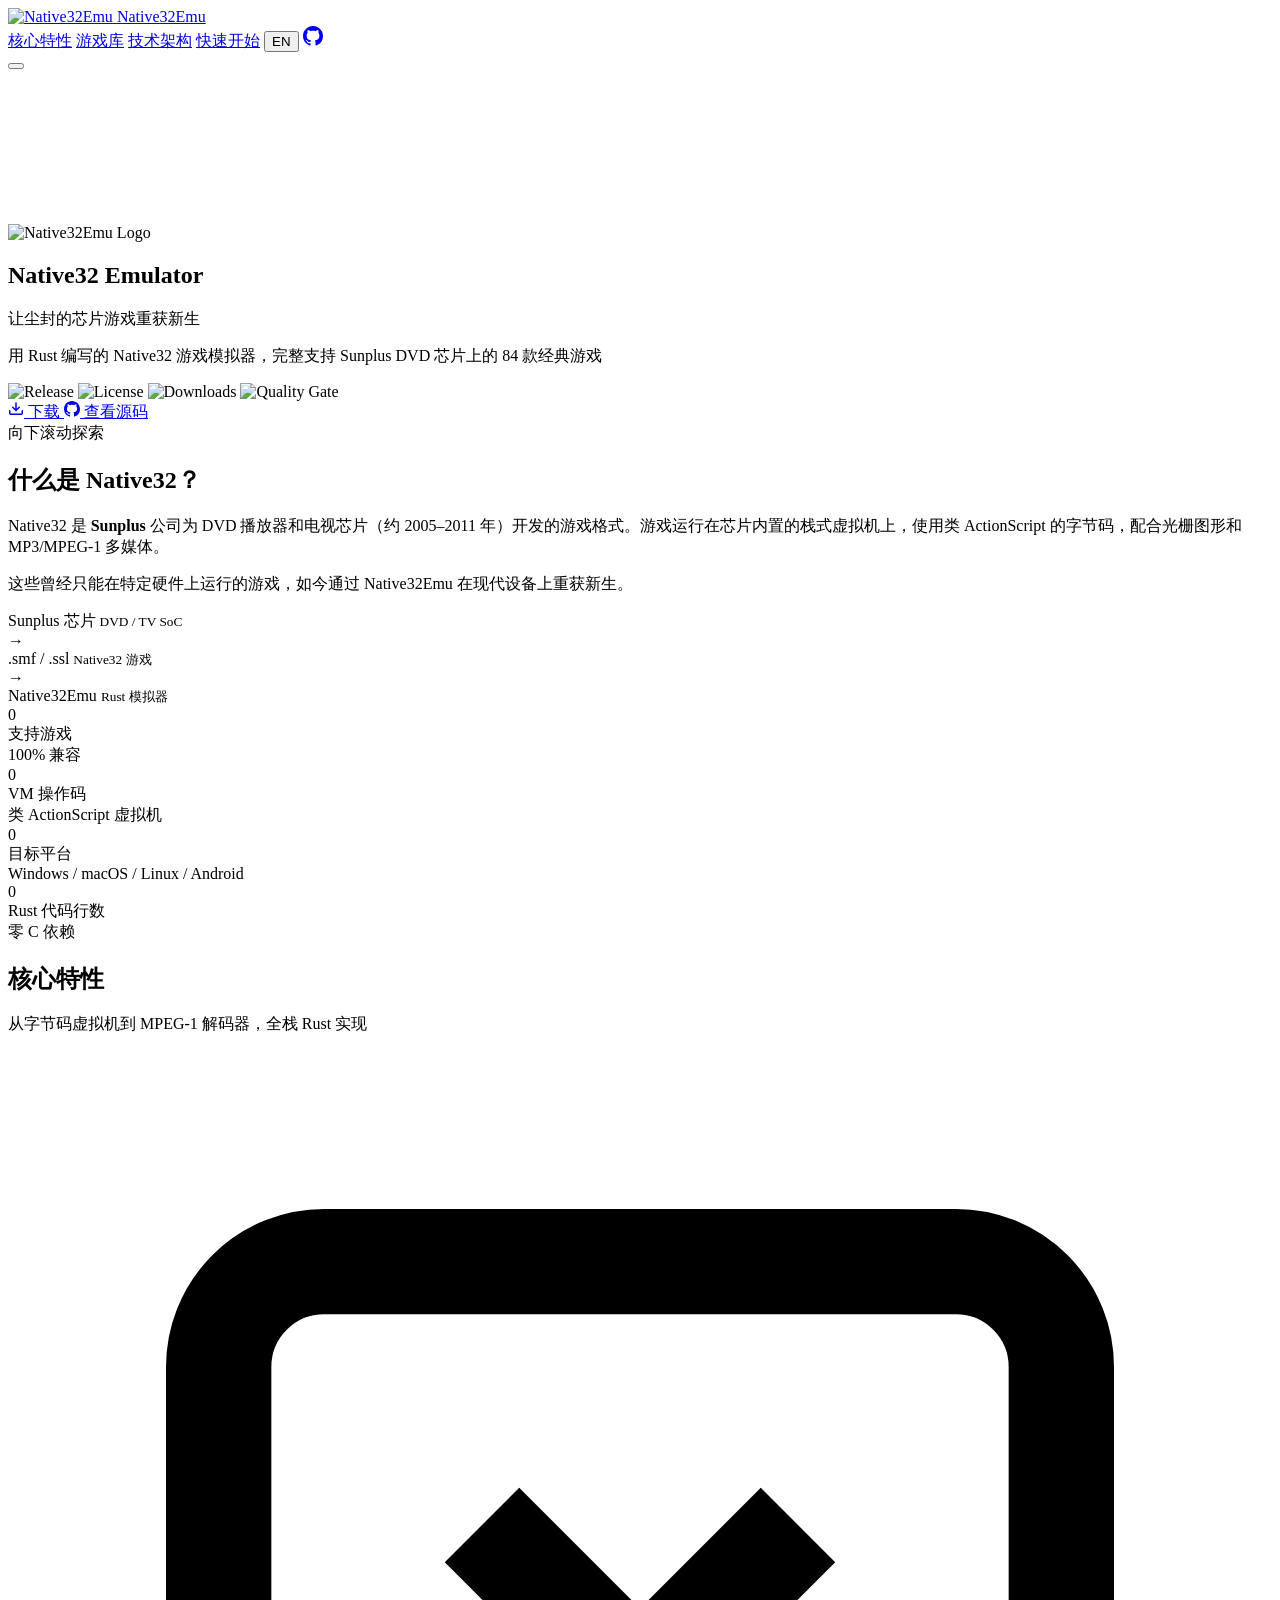
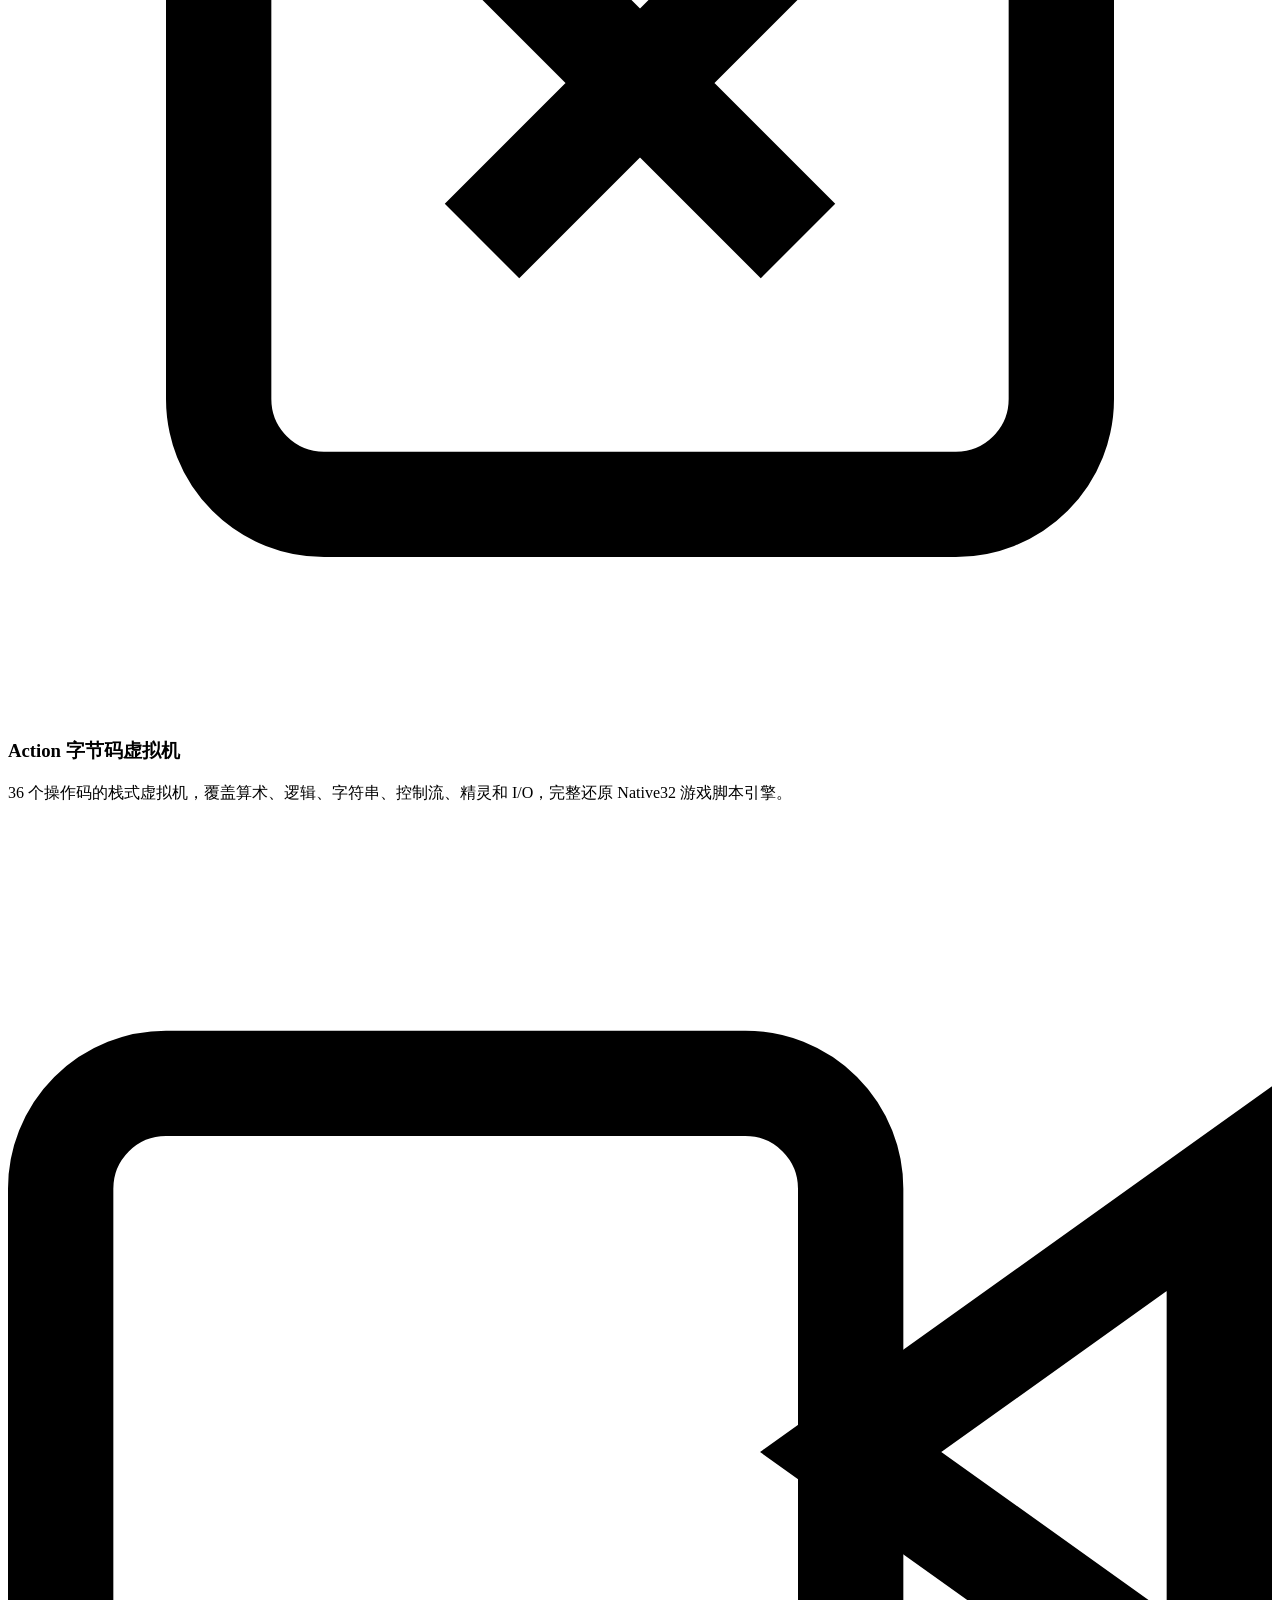
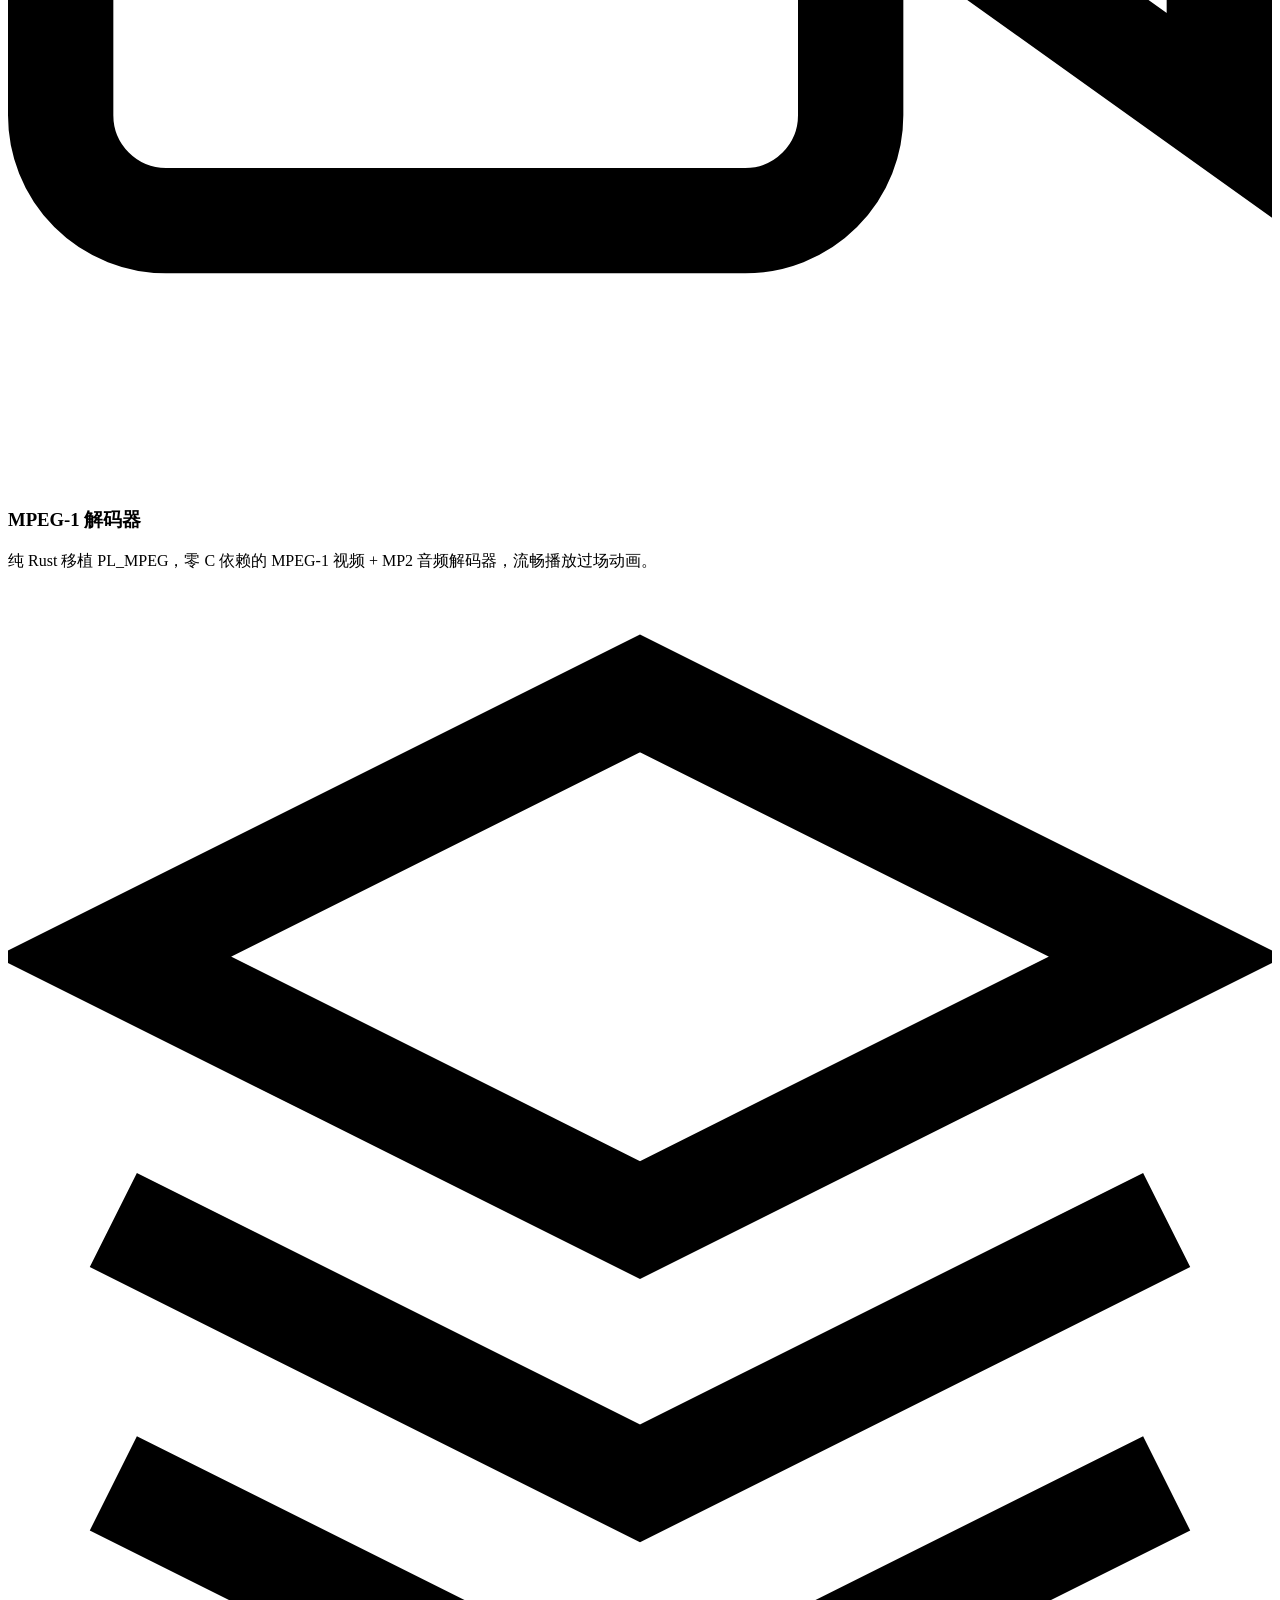
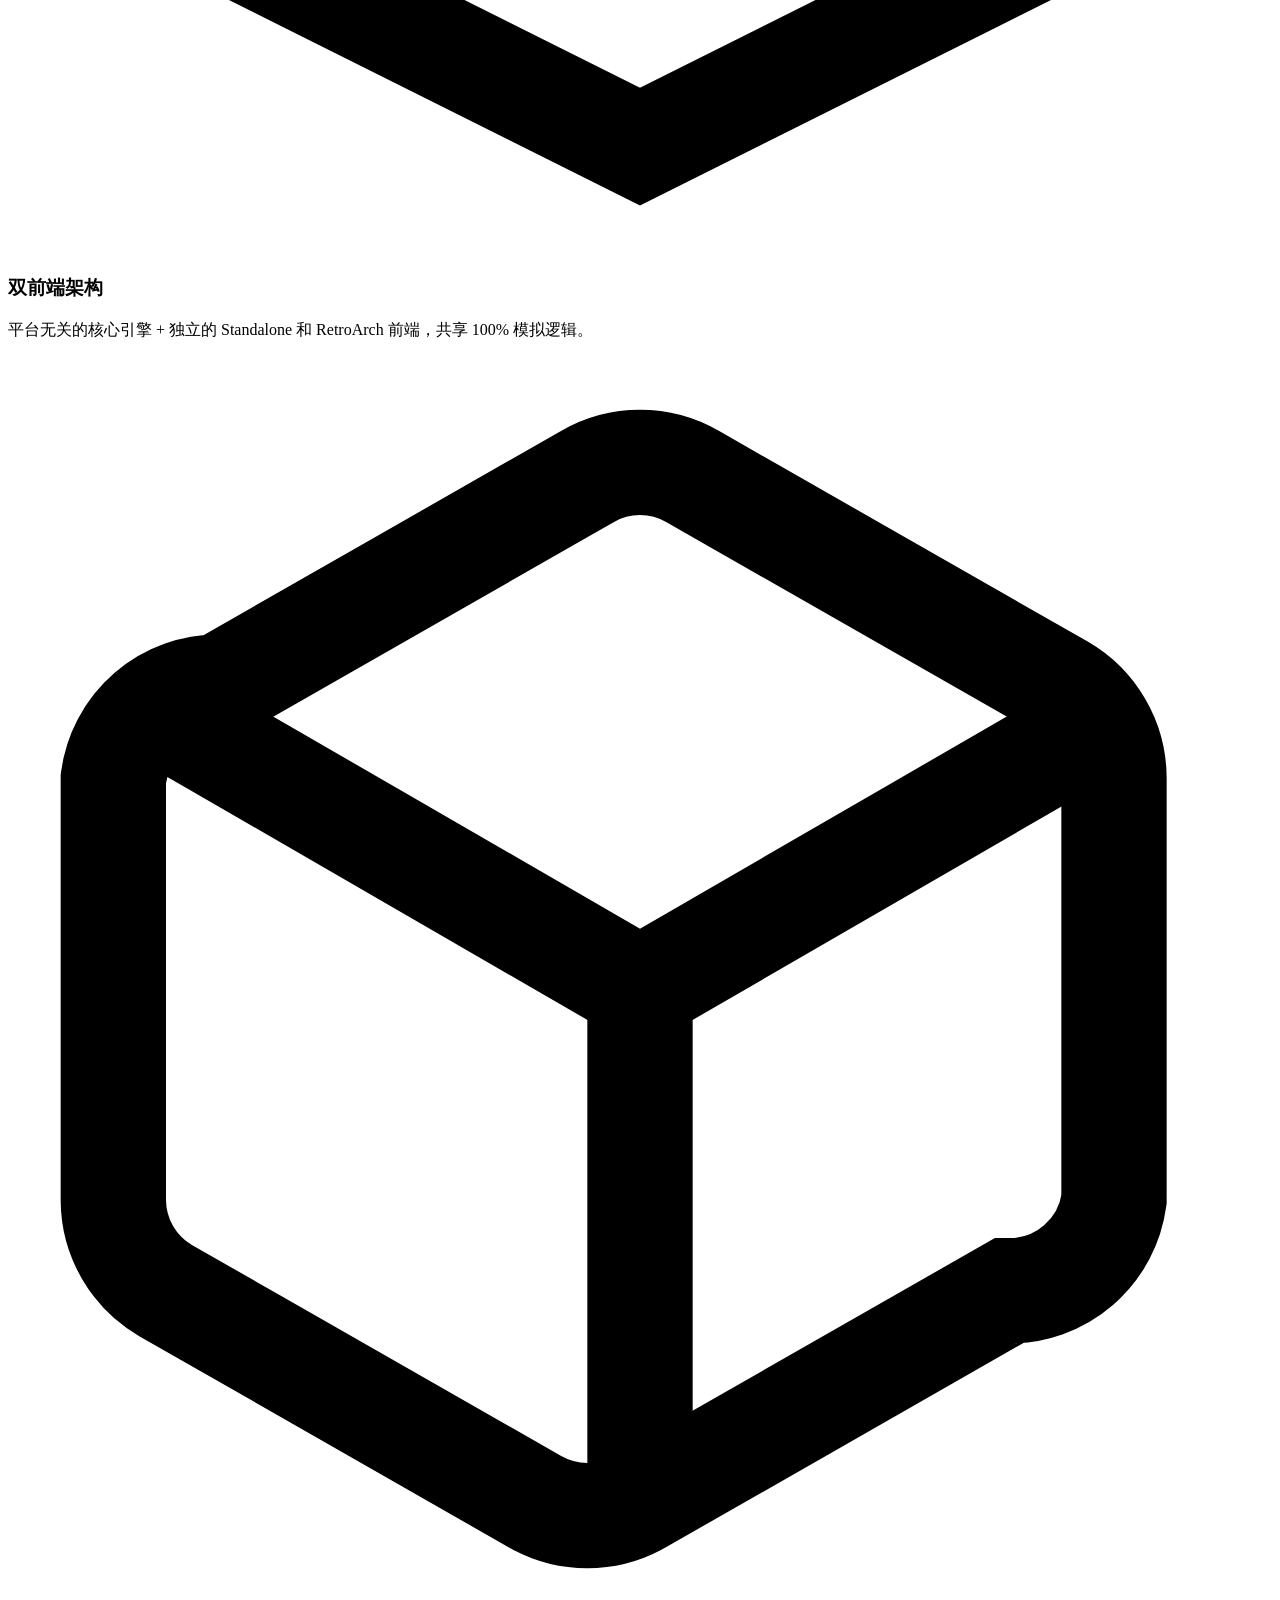
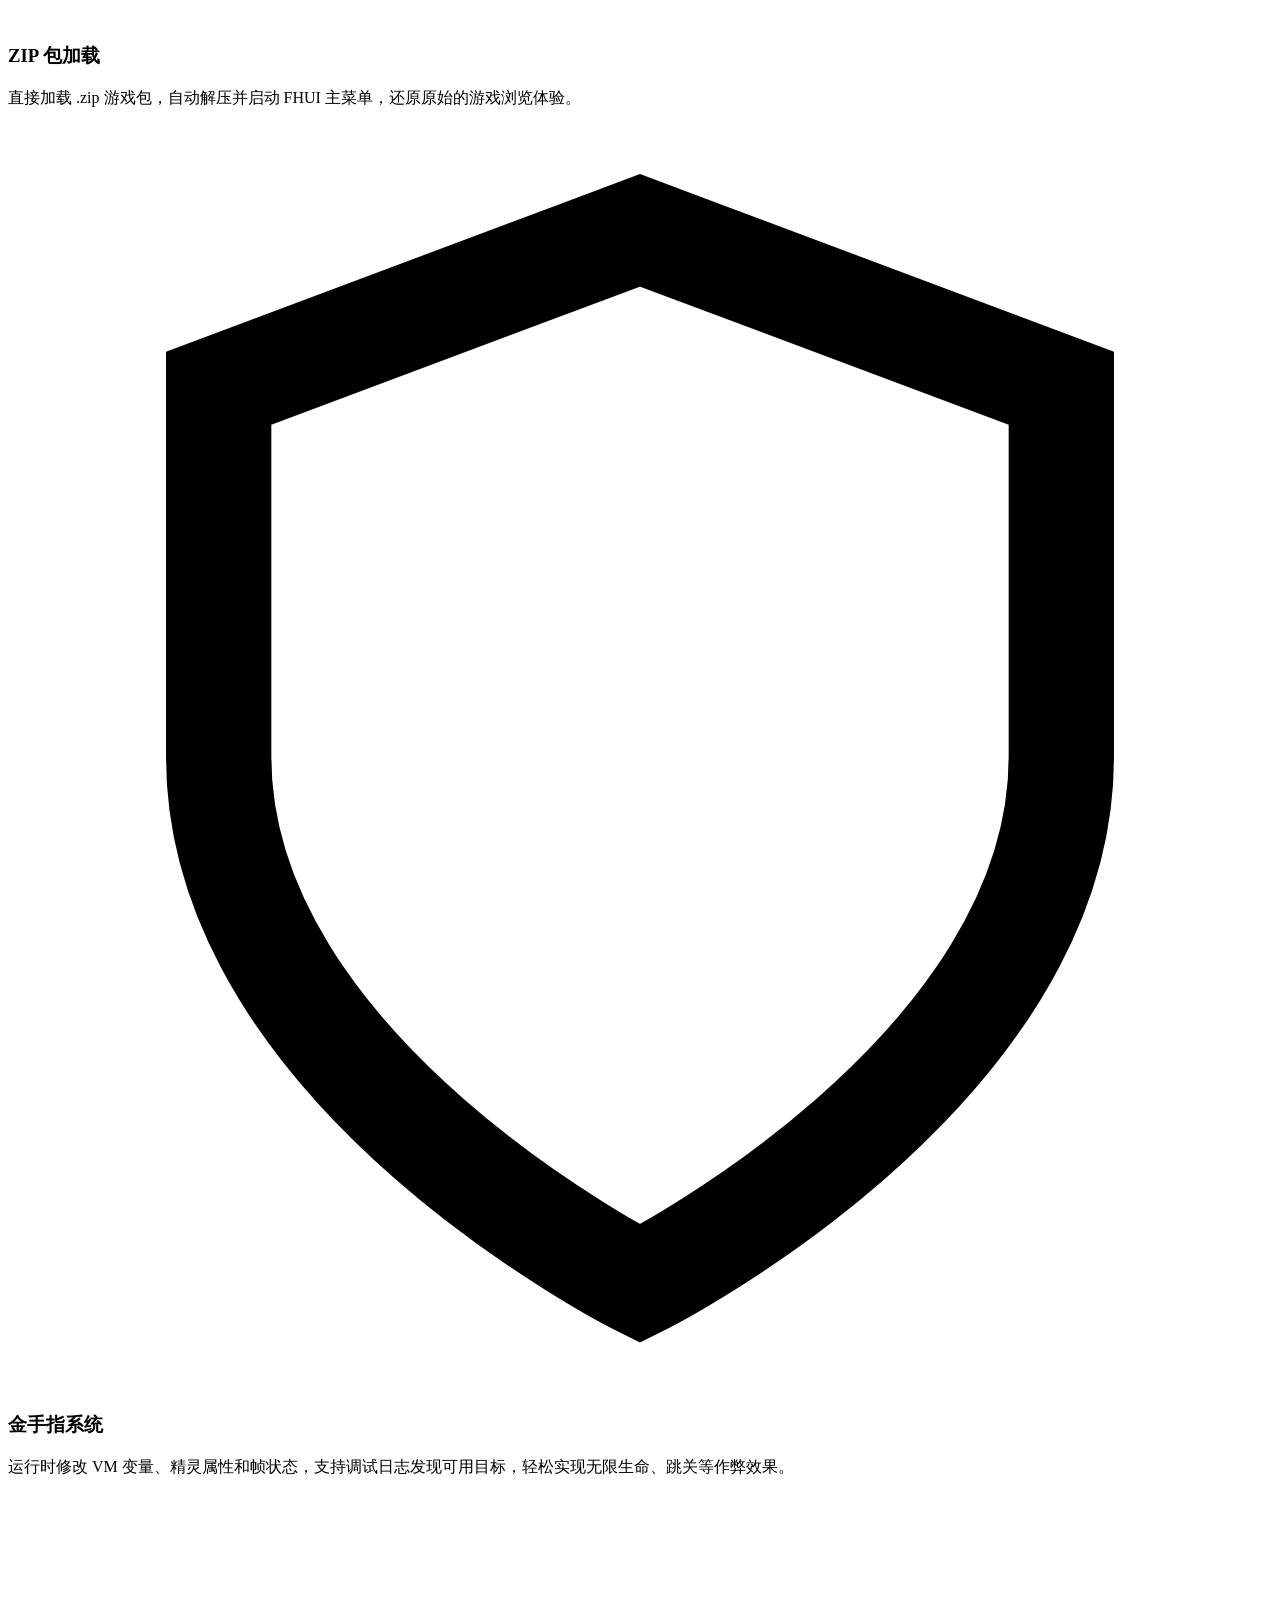
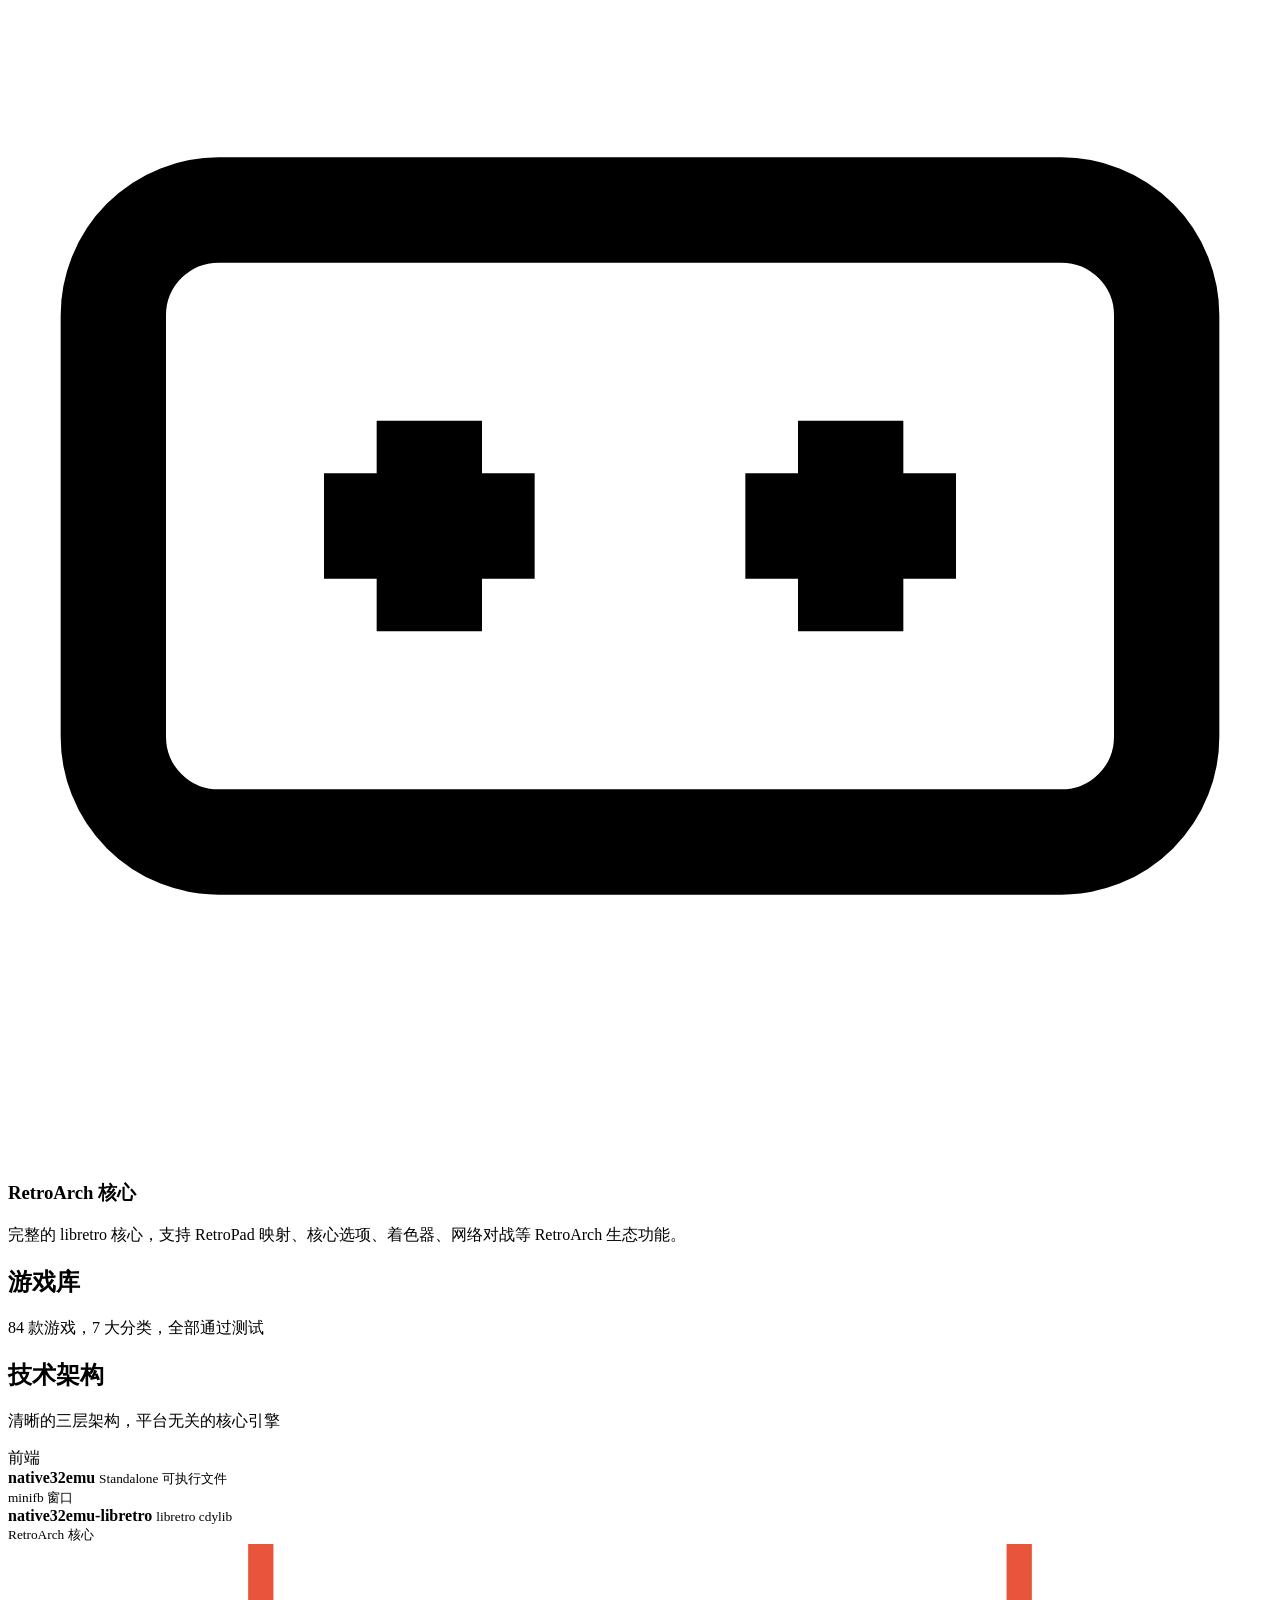
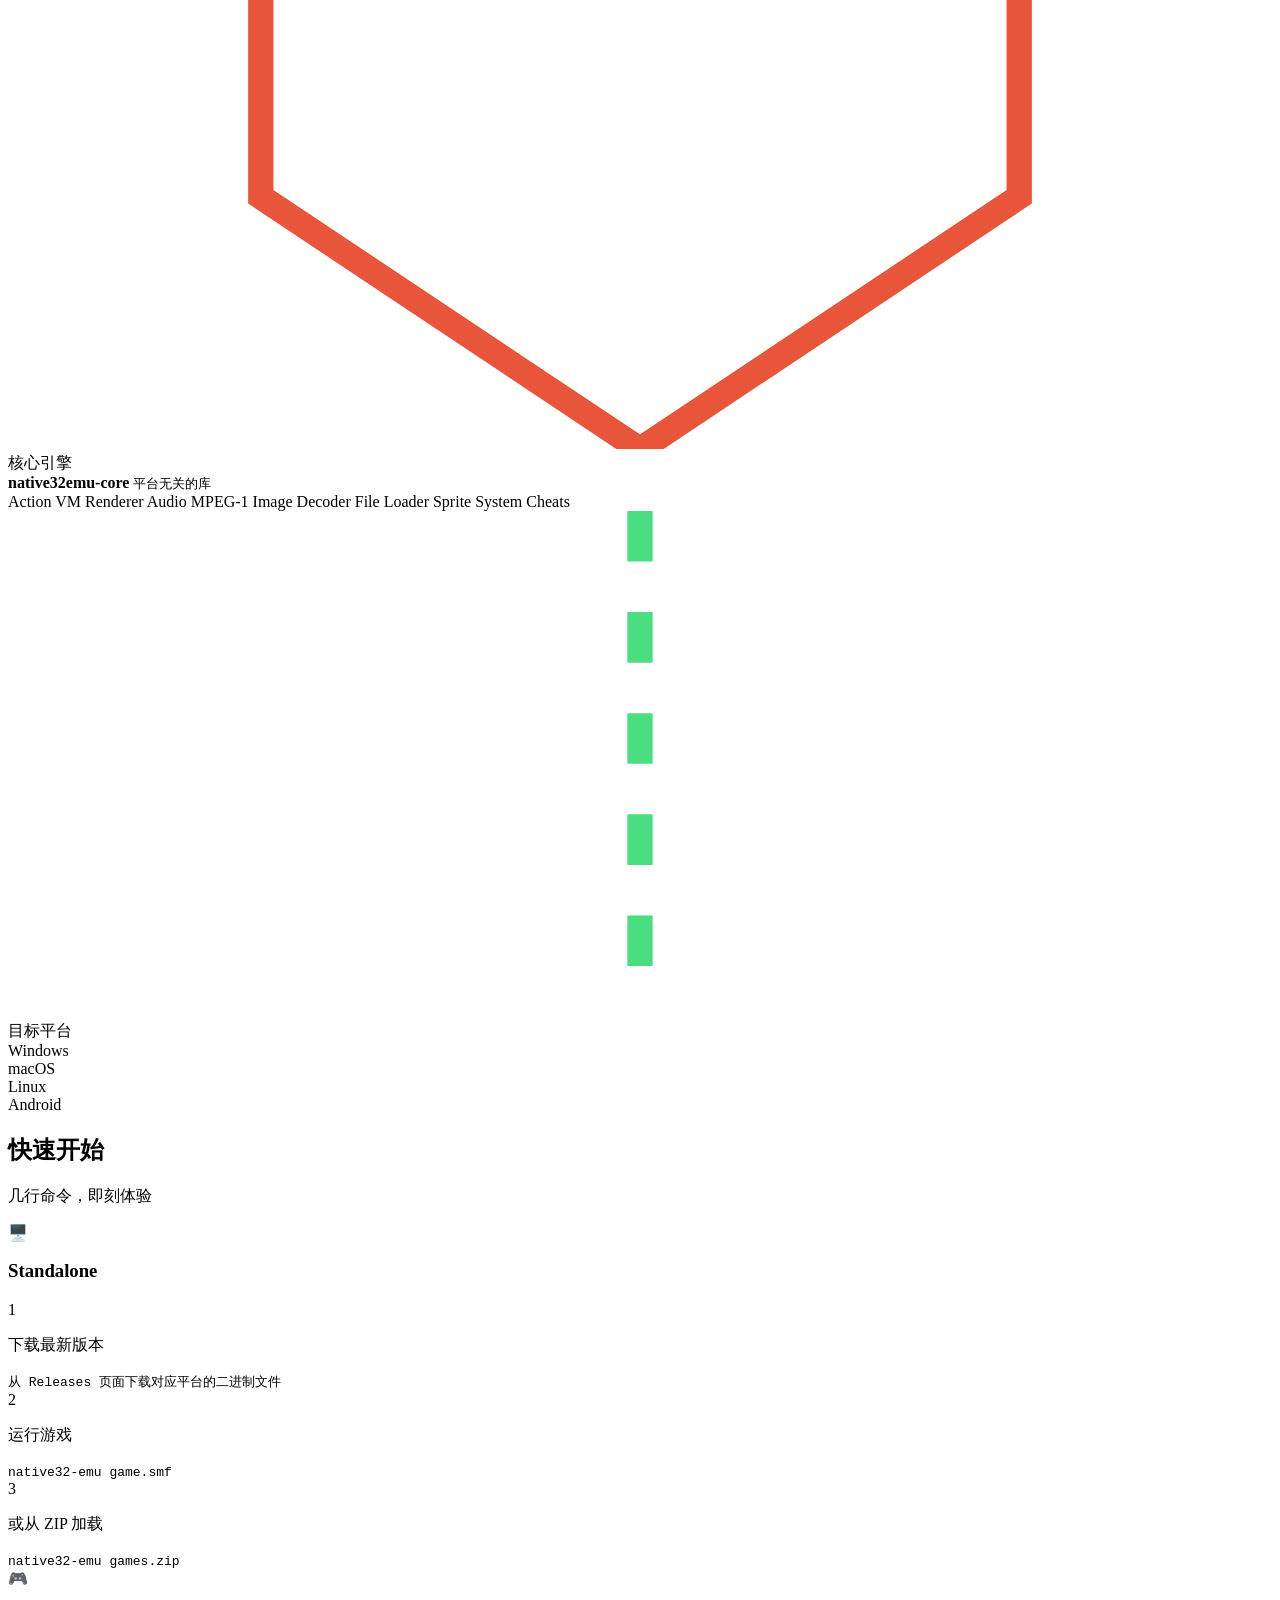
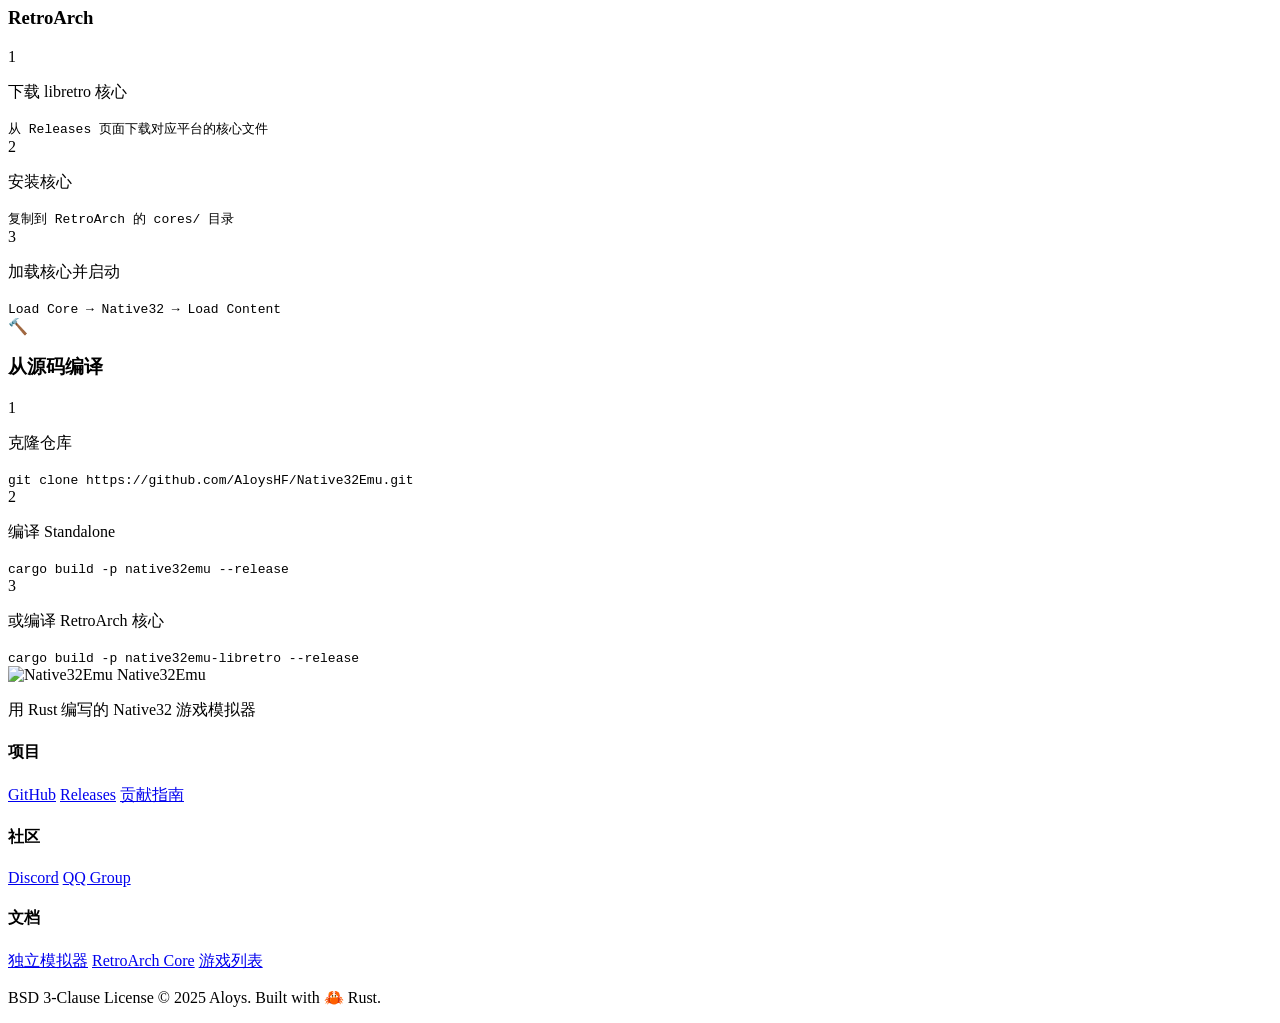
==== site/index.html @ 849974ce "update the github username" ====
<!DOCTYPE html>
<html lang="zh-CN">
<head>
  <meta charset="UTF-8">
  <meta name="viewport" content="width=device-width, initial-scale=1.0">
  <title>Native32 Emulator — 让尘封的芯片游戏重获新生</title>
  <meta name="description" content="用 Rust 编写的 Native32 游戏模拟器，支持 84 款经典芯片游戏，兼容 RetroArch">
  <link rel="icon" type="image/png" href="res/logo.png">
  <link rel="stylesheet" href="css/style.css">
</head>
<body>

  <!-- ====== NAV ====== -->
  <nav id="navbar">
    <div class="nav-inner">
      <a href="#hero" class="nav-logo">
        <img src="res/logo.png" alt="Native32Emu" width="32" height="32">
        <span>Native32Emu</span>
      </a>
      <div class="nav-links">
        <a href="#features" data-i18n="nav-features">核心特性</a>
        <a href="#gallery" data-i18n="nav-games">游戏库</a>
        <a href="#architecture" data-i18n="nav-arch">技术架构</a>
        <a href="#quickstart" data-i18n="nav-quickstart">快速开始</a>
        <button id="lang-toggle" class="lang-toggle" aria-label="Switch language">EN</button>
        <a href="https://github.com/AloysHF/Native32Emu" class="nav-github" target="_blank">
          <svg width="20" height="20" viewBox="0 0 16 16" fill="currentColor"><path d="M8 0C3.58 0 0 3.58 0 8c0 3.54 2.29 6.53 5.47 7.59.4.07.55-.17.55-.38 0-.19-.01-.82-.01-1.49-2.01.37-2.53-.49-2.69-.94-.09-.23-.48-.94-.82-1.13-.28-.15-.68-.52-.01-.53.63-.01 1.08.58 1.23.82.72 1.21 1.87.87 2.33.66.07-.52.28-.87.51-1.07-1.78-.2-3.64-.89-3.64-3.95 0-.87.31-1.59.82-2.15-.08-.2-.36-1.02.08-2.12 0 0 .67-.21 2.2.82.64-.18 1.32-.27 2-.27.68 0 1.36.09 2 .27 1.53-1.04 2.2-.82 2.2-.82.44 1.1.16 1.92.08 2.12.51.56.82 1.27.82 2.15 0 3.07-1.87 3.75-3.65 3.95.29.25.54.73.54 1.48 0 1.07-.01 1.93-.01 2.2 0 .21.15.46.55.38A8.013 8.013 0 0016 8c0-4.42-3.58-8-8-8z"/></svg>
        </a>
      </div>
      <button class="nav-toggle" aria-label="Toggle menu">
        <span></span><span></span><span></span>
      </button>
    </div>
  </nav>

  <!-- ====== HERO ====== -->
  <section id="hero">
    <div class="hero-bg">
      <canvas id="circuit-canvas"></canvas>
    </div>
    <div class="hero-content">
      <div class="hero-chip">
        <img src="res/logo.svg" alt="Native32Emu Logo" class="hero-logo">
      </div>
      <h1 class="hero-title">
        <span class="hero-title-line">Native32</span>
        <span class="hero-title-line accent">Emulator</span>
      </h1>
      <p class="hero-subtitle" data-i18n="hero-subtitle">让尘封的芯片游戏重获新生</p>
      <p class="hero-desc" data-i18n="hero-desc">用 Rust 编写的 Native32 游戏模拟器，完整支持 Sunplus DVD 芯片上的 84 款经典游戏</p>
      <div class="hero-badges">
        <img src="https://img.shields.io/github/v/release/AloysHF/Native32Emu?style=for-the-badge" alt="Release">
        <img src="https://img.shields.io/badge/license-BSD%203--Clause-blue?style=for-the-badge" alt="License">
        <img src="https://img.shields.io/github/downloads/AloysHF/Native32Emu/total?style=for-the-badge&label=downloads" alt="Downloads">
        <img src="https://sonarcloud.io/api/project_badges/measure?project=AloysHF_Native32Emu&metric=alert_status&style=for-the-badge" alt="Quality Gate">
      </div>
      <div class="hero-actions">
        <a href="https://github.com/AloysHF/Native32Emu/releases/latest" class="btn btn-primary" target="_blank">
          <svg width="16" height="16" viewBox="0 0 16 16" fill="currentColor"><path d="M2.75 14A1.75 1.75 0 011 12.25v-2.5a.75.75 0 011.5 0v2.5c0 .138.112.25.25.25h10.5a.25.25 0 00.25-.25v-2.5a.75.75 0 011.5 0v2.5A1.75 1.75 0 0113.25 14H2.75z"/><path d="M7.25 7.689V2a.75.75 0 011.5 0v5.689l1.97-1.969a.749.749 0 111.06 1.06l-3.25 3.25a.749.749 0 01-1.06 0L4.22 6.78a.749.749 0 111.06-1.06l1.97 1.969z"/></svg>
          <span data-i18n="hero-download">下载</span>
        </a>
        <a href="https://github.com/AloysHF/Native32Emu" class="btn btn-secondary" target="_blank">
          <svg width="16" height="16" viewBox="0 0 16 16" fill="currentColor"><path d="M8 0C3.58 0 0 3.58 0 8c0 3.54 2.29 6.53 5.47 7.59.4.07.55-.17.55-.38 0-.19-.01-.82-.01-1.49-2.01.37-2.53-.49-2.69-.94-.09-.23-.48-.94-.82-1.13-.28-.15-.68-.52-.01-.53.63-.01 1.08.58 1.23.82.72 1.21 1.87.87 2.33.66.07-.52.28-.87.51-1.07-1.78-.2-3.64-.89-3.64-3.95 0-.87.31-1.59.82-2.15-.08-.2-.36-1.02.08-2.12 0 0 .67-.21 2.2.82.64-.18 1.32-.27 2-.27.68 0 1.36.09 2 .27 1.53-1.04 2.2-.82 2.2-.82.44 1.1.16 1.92.08 2.12.51.56.82 1.27.82 2.15 0 3.07-1.87 3.75-3.65 3.95.29.25.54.73.54 1.48 0 1.07-.01 1.93-.01 2.2 0 .21.15.46.55.38A8.013 8.013 0 0016 8c0-4.42-3.58-8-8-8z"/></svg>
          <span data-i18n="hero-github">查看源码</span>
        </a>
      </div>
    </div>
    <div class="hero-scroll">
      <span data-i18n="hero-scroll">向下滚动探索</span>
      <div class="scroll-arrow"></div>
    </div>
  </section>

  <!-- ====== ABOUT ====== -->
  <section id="about" class="section">
    <div class="container">
      <div class="about-grid">
        <div class="about-text fade-in-up">
          <h2 data-i18n="about-title">什么是 Native32？</h2>
          <p data-i18n="about-p1">Native32 是 <strong>Sunplus</strong> 公司为 DVD 播放器和电视芯片（约 2005–2011 年）开发的游戏格式。游戏运行在芯片内置的栈式虚拟机上，使用类 ActionScript 的字节码，配合光栅图形和 MP3/MPEG-1 多媒体。</p>
          <p data-i18n="about-p2">这些曾经只能在特定硬件上运行的游戏，如今通过 Native32Emu 在现代设备上重获新生。</p>
        </div>
        <div class="about-diagram fade-in-up">
          <div class="diagram-flow">
            <div class="diagram-node">
              <div class="diagram-icon chip-icon"></div>
              <span data-i18n="about-chip">Sunplus 芯片</span>
              <small data-i18n="about-chip-sub">DVD / TV SoC</small>
            </div>
            <div class="diagram-arrow">→</div>
            <div class="diagram-node">
              <div class="diagram-icon game-icon"></div>
              <span>.smf / .ssl</span>
              <small data-i18n="about-game-sub">Native32 游戏</small>
            </div>
            <div class="diagram-arrow">→</div>
            <div class="diagram-node highlight">
              <div class="diagram-icon emu-icon"></div>
              <span>Native32Emu</span>
              <small data-i18n="about-emu-sub">Rust 模拟器</small>
            </div>
          </div>
        </div>
      </div>
    </div>
  </section>

  <!-- ====== STATS ====== -->
  <section id="stats" class="section section-dark">
    <div class="container">
      <div class="stats-grid">
        <div class="stat-item fade-in-up">
          <div class="stat-number" data-target="84">0</div>
          <div class="stat-label" data-i18n="stat-games">支持游戏</div>
          <div class="stat-sub" data-i18n="stat-games-sub">100% 兼容</div>
        </div>
        <div class="stat-item fade-in-up">
          <div class="stat-number" data-target="36">0</div>
          <div class="stat-label" data-i18n="stat-opcodes">VM 操作码</div>
          <div class="stat-sub" data-i18n="stat-opcodes-sub">类 ActionScript 虚拟机</div>
        </div>
        <div class="stat-item fade-in-up">
          <div class="stat-number" data-target="4">0</div>
          <div class="stat-label" data-i18n="stat-platforms">目标平台</div>
          <div class="stat-sub" data-i18n="stat-platforms-sub">Windows / macOS / Linux / Android</div>
        </div>
        <div class="stat-item fade-in-up">
          <div class="stat-number" data-target="12000" data-suffix="+">0</div>
          <div class="stat-label" data-i18n="stat-lines">Rust 代码行数</div>
          <div class="stat-sub" data-i18n="stat-lines-sub">零 C 依赖</div>
        </div>
      </div>
    </div>
  </section>

  <!-- ====== FEATURES ====== -->
  <section id="features" class="section">
    <div class="container">
      <h2 class="section-title fade-in-up" data-i18n="feat-title">核心特性</h2>
      <p class="section-subtitle fade-in-up" data-i18n="feat-subtitle">从字节码虚拟机到 MPEG-1 解码器，全栈 Rust 实现</p>
      <div class="features-grid">
        <div class="feature-card fade-in-up">
          <div class="feature-icon">
            <svg viewBox="0 0 24 24" fill="none" stroke="currentColor" stroke-width="2"><rect x="4" y="4" width="16" height="16" rx="2"/><path d="M9 9l3 3-3 3"/><path d="M15 15l-3-3 3-3"/></svg>
          </div>
          <h3 data-i18n="feat-vm-title">Action 字节码虚拟机</h3>
          <p data-i18n="feat-vm-desc">36 个操作码的栈式虚拟机，覆盖算术、逻辑、字符串、控制流、精灵和 I/O，完整还原 Native32 游戏脚本引擎。</p>
        </div>
        <div class="feature-card fade-in-up">
          <div class="feature-icon">
            <svg viewBox="0 0 24 24" fill="none" stroke="currentColor" stroke-width="2"><polygon points="23 7 16 12 23 17 23 7"/><rect x="1" y="5" width="15" height="14" rx="2"/></svg>
          </div>
          <h3 data-i18n="feat-mpeg-title">MPEG-1 解码器</h3>
          <p data-i18n="feat-mpeg-desc">纯 Rust 移植 PL_MPEG，零 C 依赖的 MPEG-1 视频 + MP2 音频解码器，流畅播放过场动画。</p>
        </div>
        <div class="feature-card fade-in-up">
          <div class="feature-icon">
            <svg viewBox="0 0 24 24" fill="none" stroke="currentColor" stroke-width="2"><path d="M12 2L2 7l10 5 10-5-10-5z"/><path d="M2 17l10 5 10-5"/><path d="M2 12l10 5 10-5"/></svg>
          </div>
          <h3 data-i18n="feat-dual-title">双前端架构</h3>
          <p data-i18n="feat-dual-desc">平台无关的核心引擎 + 独立的 Standalone 和 RetroArch 前端，共享 100% 模拟逻辑。</p>
        </div>
        <div class="feature-card fade-in-up">
          <div class="feature-icon">
            <svg viewBox="0 0 24 24" fill="none" stroke="currentColor" stroke-width="2"><path d="M21 16V8a2 2 0 00-1-1.73l-7-4a2 2 0 00-2 0l-7 4A2 2 0 002 8v8a2 2 0 001 1.73l7 4a2 2 0 002 0l7-4A2 2 0 0021 16z"/><polyline points="3.27 6.96 12 12.01 20.73 6.96"/><line x1="12" y1="22.08" x2="12" y2="12"/></svg>
          </div>
          <h3 data-i18n="feat-zip-title">ZIP 包加载</h3>
          <p data-i18n="feat-zip-desc">直接加载 .zip 游戏包，自动解压并启动 FHUI 主菜单，还原原始的游戏浏览体验。</p>
        </div>
        <div class="feature-card fade-in-up">
          <div class="feature-icon">
            <svg viewBox="0 0 24 24" fill="none" stroke="currentColor" stroke-width="2"><path d="M12 22s8-4 8-10V5l-8-3-8 3v7c0 6 8 10 8 10z"/></svg>
          </div>
          <h3 data-i18n="feat-des-title">金手指系统</h3>
          <p data-i18n="feat-des-desc">运行时修改 VM 变量、精灵属性和帧状态，支持调试日志发现可用目标，轻松实现无限生命、跳关等作弊效果。</p>
        </div>
        <div class="feature-card fade-in-up">
          <div class="feature-icon">
            <svg viewBox="0 0 24 24" fill="none" stroke="currentColor" stroke-width="2"><rect x="2" y="6" width="20" height="12" rx="2"/><path d="M6 12h4"/><path d="M14 12h4"/><path d="M8 10v4"/><path d="M16 10v4"/></svg>
          </div>
          <h3 data-i18n="feat-retro-title">RetroArch 核心</h3>
          <p data-i18n="feat-retro-desc">完整的 libretro 核心，支持 RetroPad 映射、核心选项、着色器、网络对战等 RetroArch 生态功能。</p>
        </div>
      </div>
    </div>
  </section>

  <!-- ====== GAME GALLERY ====== -->
  <section id="gallery" class="section section-dark">
    <div class="container">
      <h2 class="section-title fade-in-up" data-i18n="gallery-title">游戏库</h2>
      <p class="section-subtitle fade-in-up" data-i18n="gallery-subtitle">84 款游戏，7 大分类，全部通过测试</p>
      <div id="gallery-dynamic" class="fade-in-up"></div>
    </div>
  </section>

  <!-- ====== ARCHITECTURE ====== -->
  <section id="architecture" class="section">
    <div class="container">
      <h2 class="section-title fade-in-up" data-i18n="arch-title">技术架构</h2>
      <p class="section-subtitle fade-in-up" data-i18n="arch-subtitle">清晰的三层架构，平台无关的核心引擎</p>
      <div class="arch-diagram fade-in-up">
        <div class="arch-layer arch-frontend">
          <div class="arch-label" data-i18n="arch-frontends">前端</div>
          <div class="arch-boxes">
            <div class="arch-box">
              <strong>native32emu</strong>
              <small data-i18n="arch-standalone-sub">Standalone 可执行文件<br>minifb 窗口</small>
            </div>
            <div class="arch-box">
              <strong>native32emu-libretro</strong>
              <small data-i18n="arch-libretro-sub">libretro cdylib<br>RetroArch 核心</small>
            </div>
          </div>
        </div>
        <div class="arch-connector">
          <svg viewBox="0 0 100 40" preserveAspectRatio="none">
            <path d="M20 0 L20 20 L50 40" stroke="#E8553A" stroke-width="2" fill="none"/>
            <path d="M80 0 L80 20 L50 40" stroke="#E8553A" stroke-width="2" fill="none"/>
          </svg>
        </div>
        <div class="arch-layer arch-core">
          <div class="arch-label" data-i18n="arch-core">核心引擎</div>
          <div class="arch-boxes">
            <div class="arch-box core-box">
              <strong>native32emu-core</strong>
              <small data-i18n="arch-core-sub">平台无关的库</small>
              <div class="core-modules">
                <span>Action VM</span>
                <span>Renderer</span>
                <span>Audio</span>
                <span>MPEG-1</span>
                <span>Image Decoder</span>
                <span>File Loader</span>
                <span>Sprite System</span>
                <span>Cheats</span>
              </div>
            </div>
          </div>
        </div>
        <div class="arch-connector">
          <svg viewBox="0 0 100 40" preserveAspectRatio="none">
            <path d="M50 0 L50 40" stroke="#4ADE80" stroke-width="2" fill="none" stroke-dasharray="4,4"/>
          </svg>
        </div>
        <div class="arch-layer arch-platform">
          <div class="arch-label" data-i18n="arch-platforms">目标平台</div>
          <div class="arch-boxes">
            <div class="arch-box small-box">Windows</div>
            <div class="arch-box small-box">macOS</div>
            <div class="arch-box small-box">Linux</div>
            <div class="arch-box small-box">Android</div>
          </div>
        </div>
      </div>
    </div>
  </section>

  <!-- ====== QUICK START ====== -->
  <section id="quickstart" class="section">
    <div class="container">
      <h2 class="section-title fade-in-up" data-i18n="qs-title">快速开始</h2>
      <p class="section-subtitle fade-in-up" data-i18n="qs-subtitle">几行命令，即刻体验</p>
      <div class="quickstart-grid">
        <div class="quickstart-card fade-in-up">
          <div class="qs-header">
            <span class="qs-icon">🖥️</span>
            <h3 data-i18n="qs-standalone">Standalone</h3>
          </div>
          <div class="qs-steps">
            <div class="qs-step">
              <span class="qs-num">1</span>
              <div>
                <p data-i18n="qs-standalone-1">下载最新版本</p>
                <code data-i18n="qs-standalone-1-sub">从 Releases 页面下载对应平台的二进制文件</code>
              </div>
            </div>
            <div class="qs-step">
              <span class="qs-num">2</span>
              <div>
                <p data-i18n="qs-standalone-2">运行游戏</p>
                <code>native32-emu game.smf</code>
              </div>
            </div>
            <div class="qs-step">
              <span class="qs-num">3</span>
              <div>
                <p data-i18n="qs-standalone-3">或从 ZIP 加载</p>
                <code>native32-emu games.zip</code>
              </div>
            </div>
          </div>
        </div>
        <div class="quickstart-card fade-in-up">
          <div class="qs-header">
            <span class="qs-icon">🎮</span>
            <h3>RetroArch</h3>
          </div>
          <div class="qs-steps">
            <div class="qs-step">
              <span class="qs-num">1</span>
              <div>
                <p data-i18n="qs-retro-1">下载 libretro 核心</p>
                <code data-i18n="qs-retro-1-sub">从 Releases 页面下载对应平台的核心文件</code>
              </div>
            </div>
            <div class="qs-step">
              <span class="qs-num">2</span>
              <div>
                <p data-i18n="qs-retro-2">安装核心</p>
                <code data-i18n="qs-retro-2-sub">复制到 RetroArch 的 cores/ 目录</code>
              </div>
            </div>
            <div class="qs-step">
              <span class="qs-num">3</span>
              <div>
                <p data-i18n="qs-retro-3">加载核心并启动</p>
                <code>Load Core → Native32 → Load Content</code>
              </div>
            </div>
          </div>
        </div>
        <div class="quickstart-card fade-in-up">
          <div class="qs-header">
            <span class="qs-icon">🔨</span>
            <h3 data-i18n="qs-build">从源码编译</h3>
          </div>
          <div class="qs-steps">
            <div class="qs-step">
              <span class="qs-num">1</span>
              <div>
                <p data-i18n="qs-build-1">克隆仓库</p>
                <code>git clone https://github.com/AloysHF/Native32Emu.git</code>
              </div>
            </div>
            <div class="qs-step">
              <span class="qs-num">2</span>
              <div>
                <p data-i18n="qs-build-2">编译 Standalone</p>
                <code>cargo build -p native32emu --release</code>
              </div>
            </div>
            <div class="qs-step">
              <span class="qs-num">3</span>
              <div>
                <p data-i18n="qs-build-3">或编译 RetroArch 核心</p>
                <code>cargo build -p native32emu-libretro --release</code>
              </div>
            </div>
          </div>
        </div>
      </div>
    </div>
  </section>

  <!-- ====== FOOTER ====== -->
  <footer id="footer">
    <div class="container">
      <div class="footer-grid">
        <div class="footer-brand">
          <img src="res/logo.png" alt="Native32Emu" width="40" height="40">
          <span class="footer-name">Native32Emu</span>
          <p data-i18n="footer-desc">用 Rust 编写的 Native32 游戏模拟器</p>
        </div>
        <div class="footer-links">
          <h4 data-i18n="footer-project">项目</h4>
          <a href="https://github.com/AloysHF/Native32Emu" target="_blank">GitHub</a>
          <a href="https://github.com/AloysHF/Native32Emu/releases" target="_blank">Releases</a>
          <a href="https://github.com/AloysHF/Native32Emu/blob/master/docs/CONTRIBUTING.md" target="_blank" data-i18n="footer-contributing">贡献指南</a>
        </div>
        <div class="footer-links">
          <h4 data-i18n="footer-community">社区</h4>
          <a href="https://discord.gg/7XDdSrYD" target="_blank">Discord</a>
          <a href="https://qm.qq.com/q/LAO7DKAWUC" target="_blank">QQ Group</a>
        </div>
        <div class="footer-links">
          <h4 data-i18n="footer-docs">文档</h4>
          <a href="https://github.com/AloysHF/Native32Emu/blob/master/docs/Standalone-Emulator.md" target="_blank" data-i18n="footer-cli">独立模拟器</a>
          <a href="https://github.com/AloysHF/Native32Emu/blob/master/docs/RetroArch-Core.md" target="_blank" data-i18n="footer-core">RetroArch Core</a>
          <a href="https://github.com/AloysHF/Native32Emu/blob/master/docs/Game-Compatibility.md" target="_blank" data-i18n="footer-gamelist">游戏列表</a>
        </div>
      </div>
      <div class="footer-bottom">
        <p data-i18n="footer-copy">BSD 3-Clause License &copy; 2025 Aloys. Built with 🦀 Rust.</p>
      </div>
    </div>
  </footer>

  <script src="js/main.js"></script>
</body>
</html>
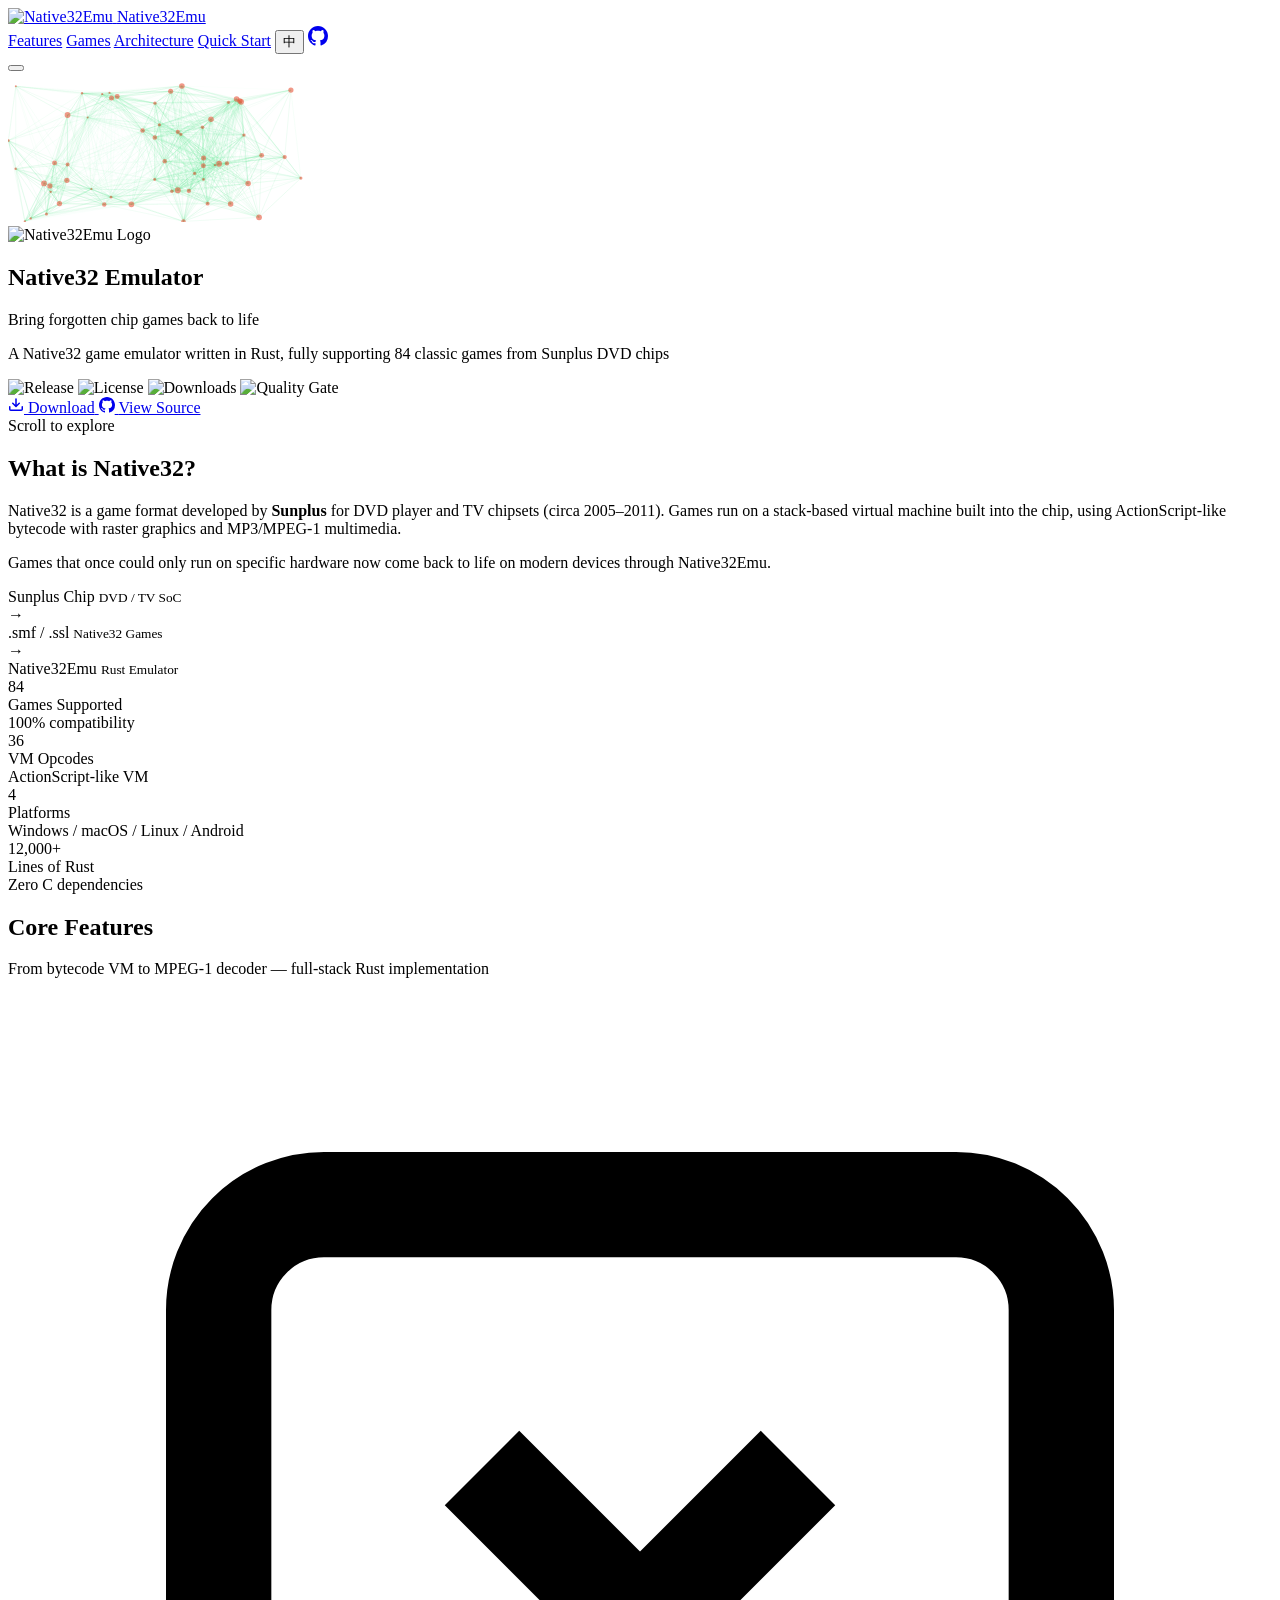
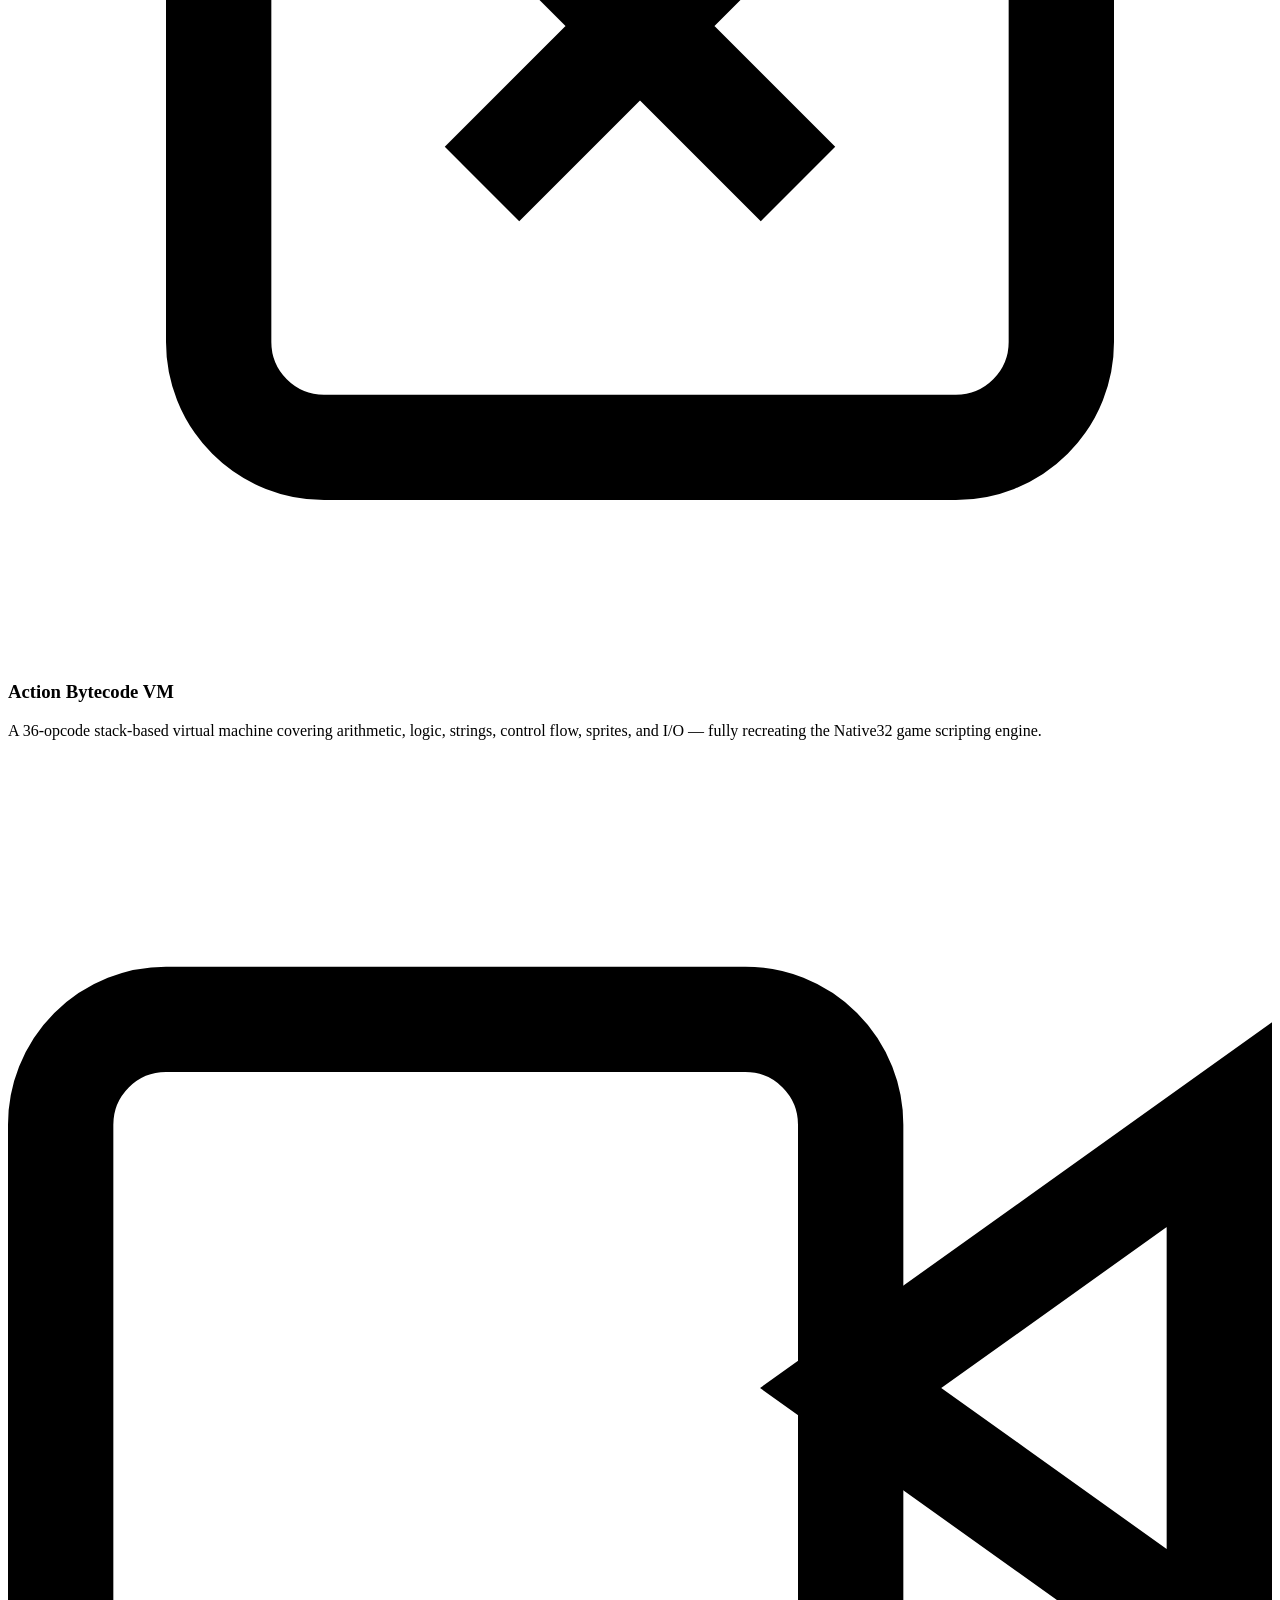
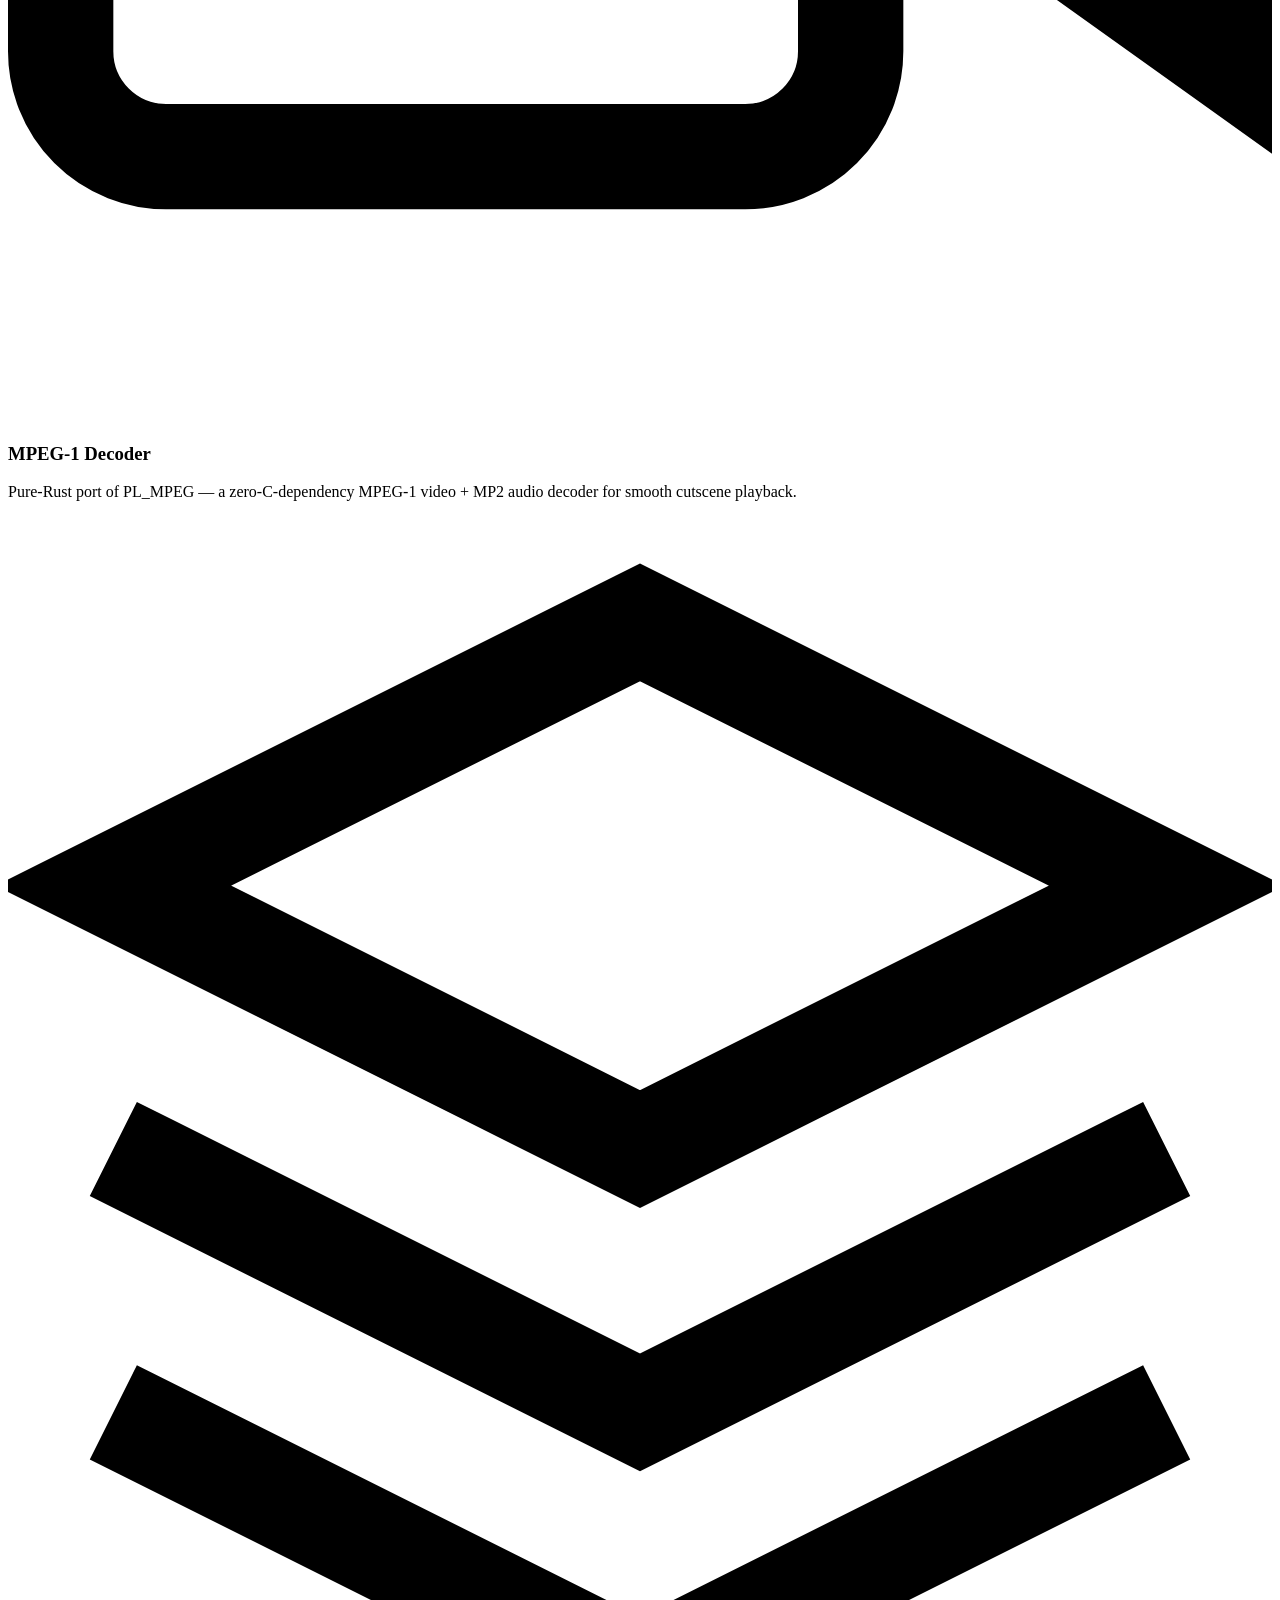
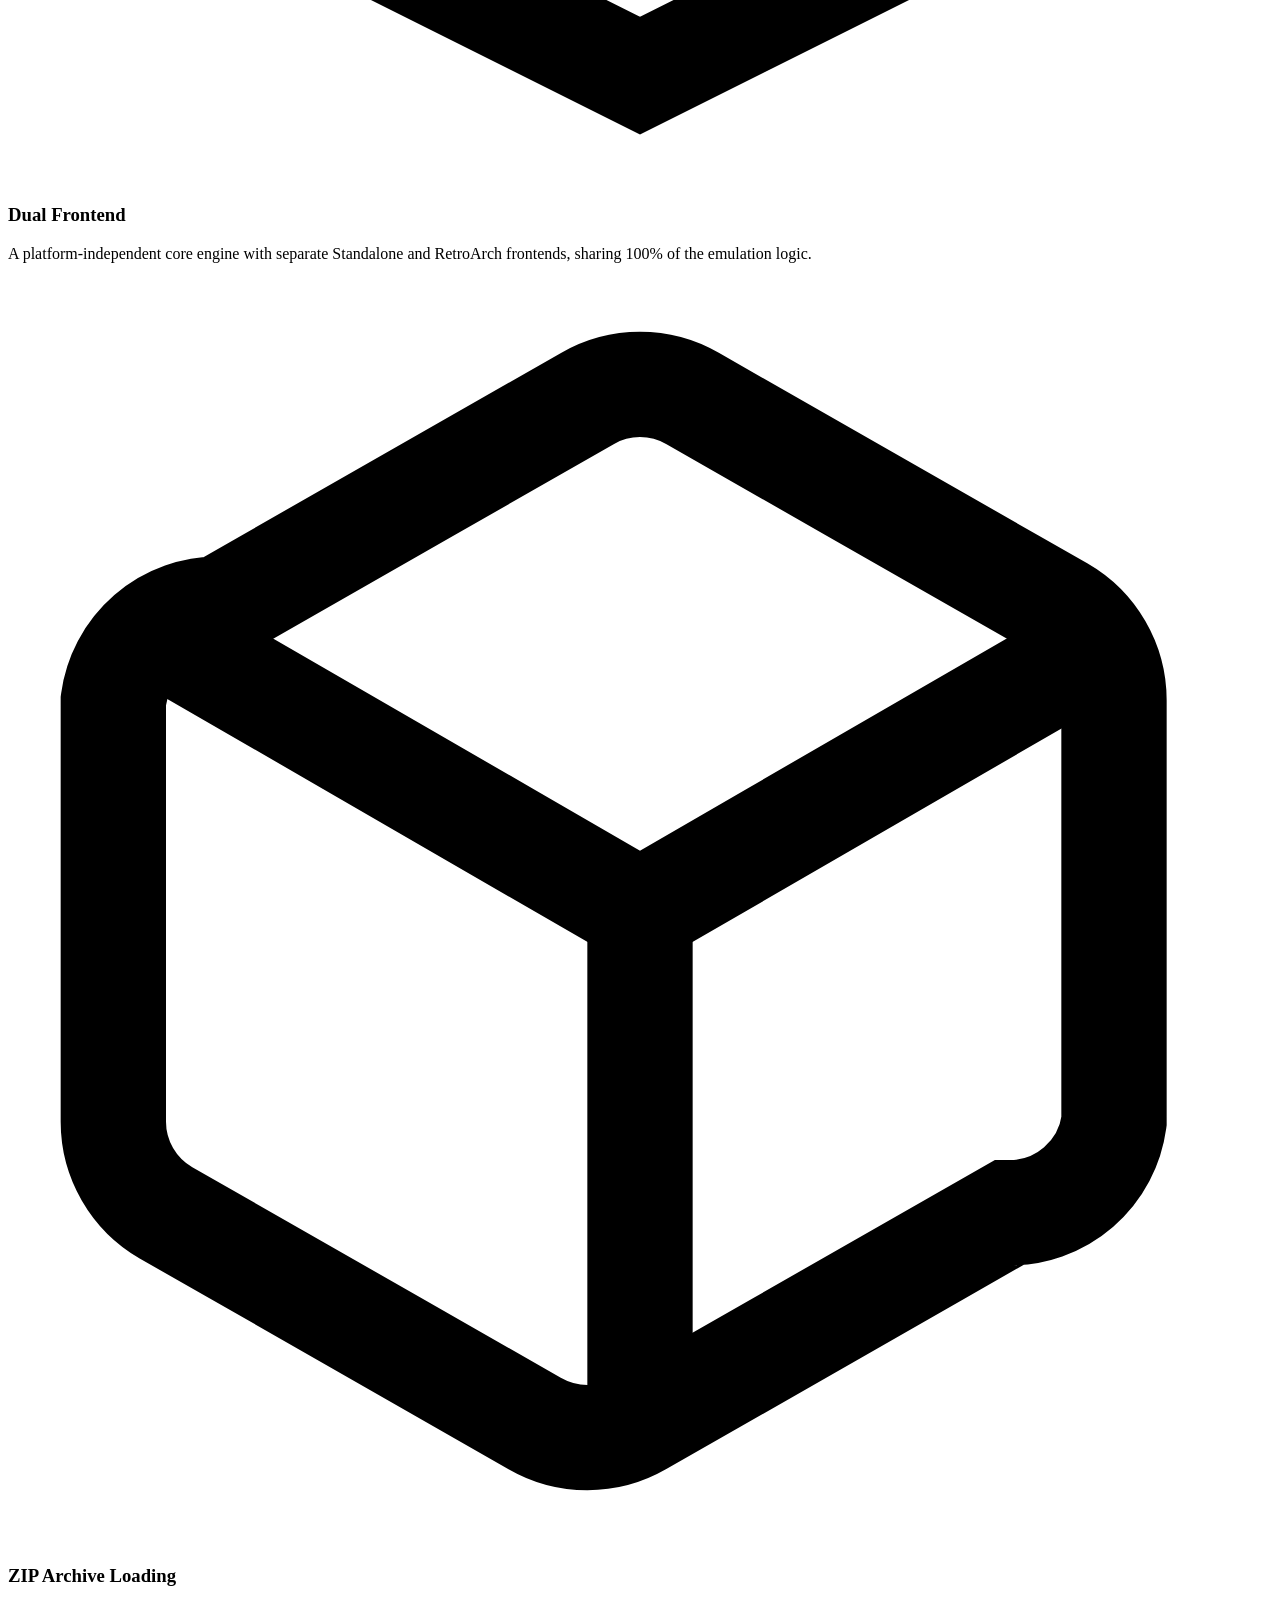
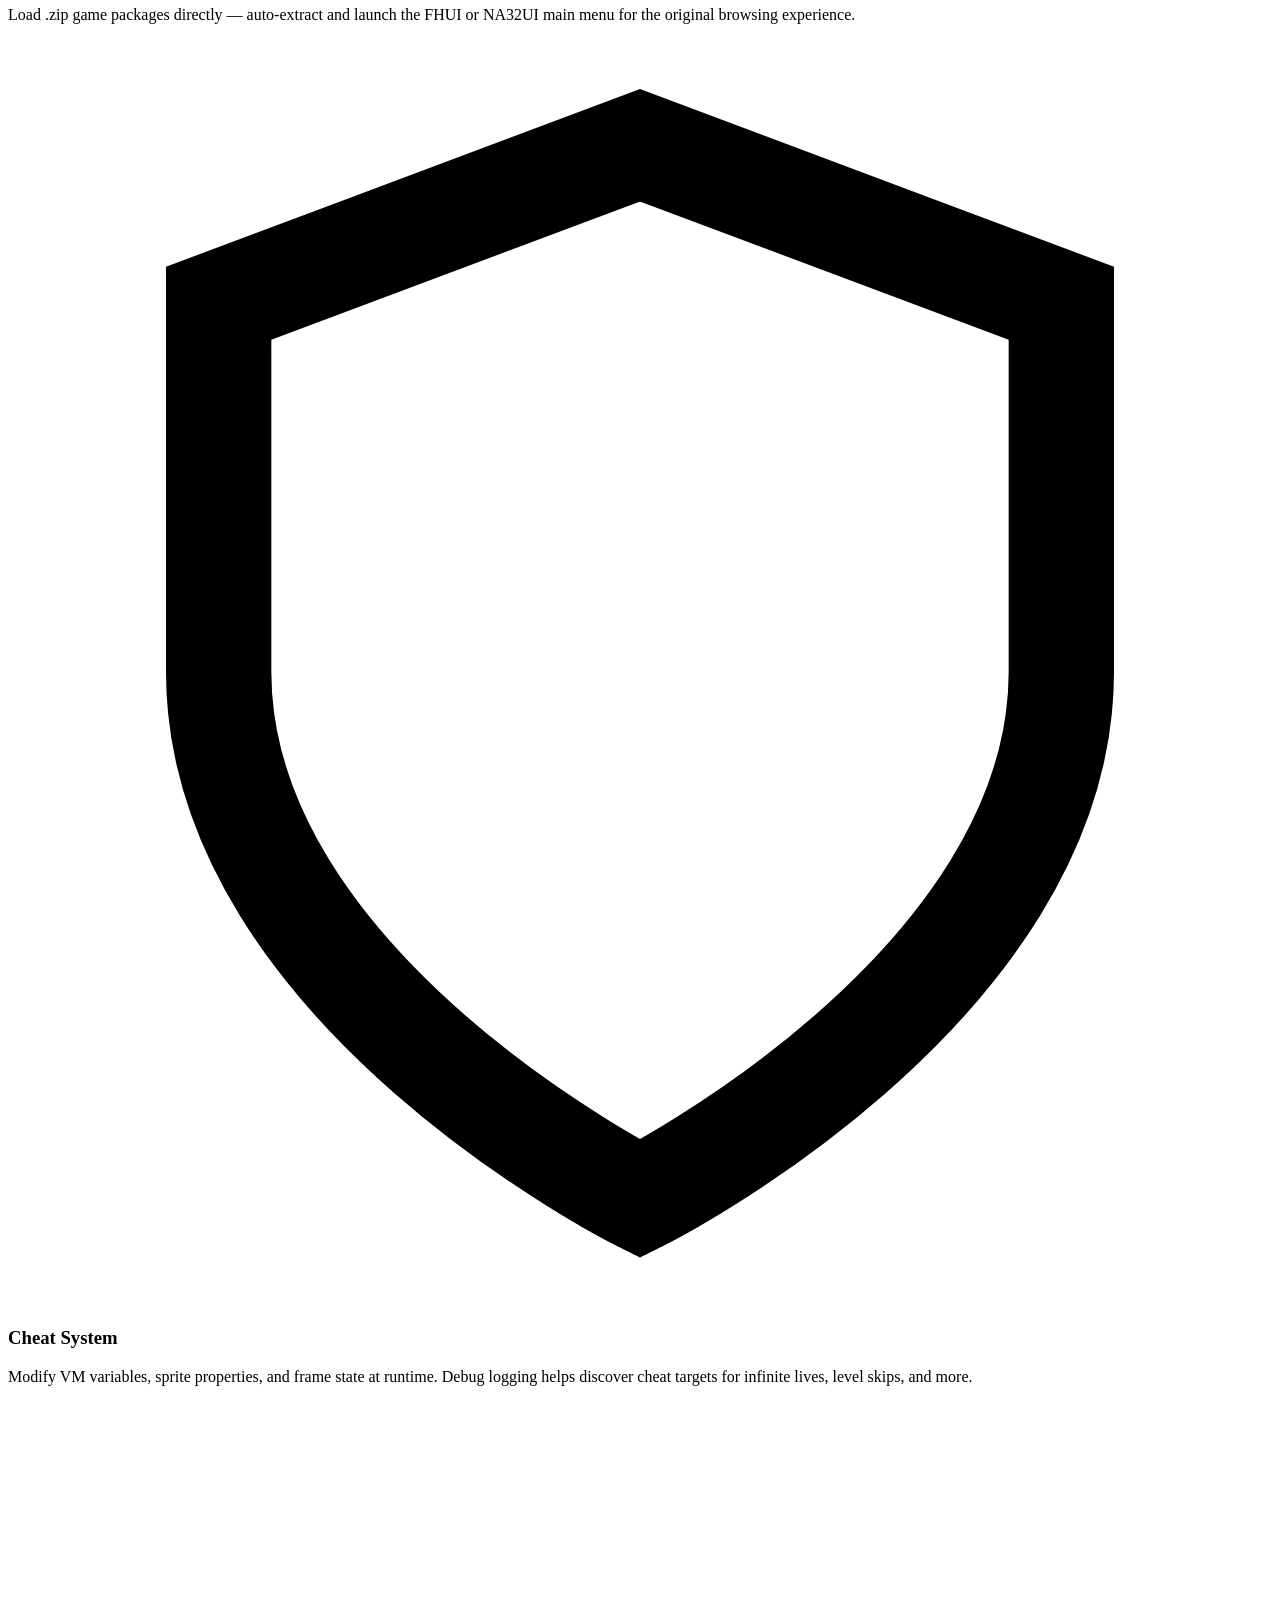
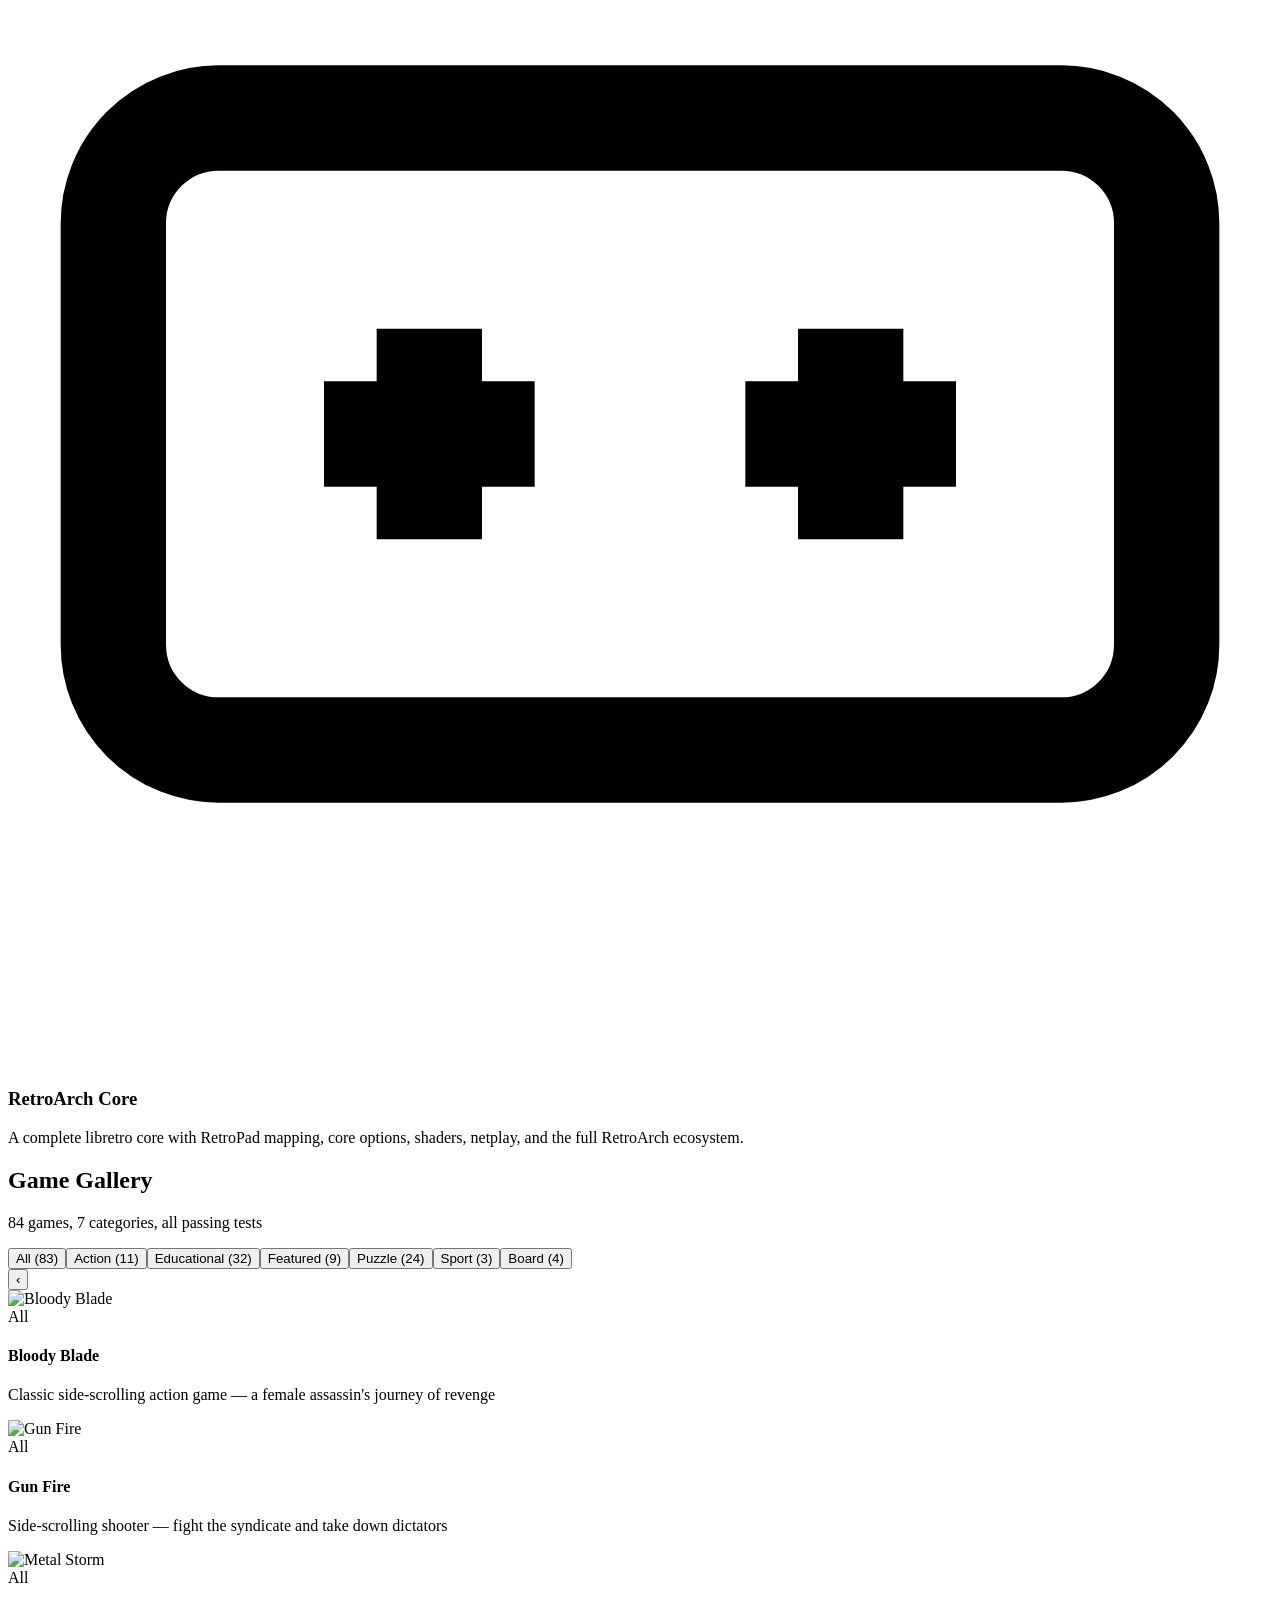
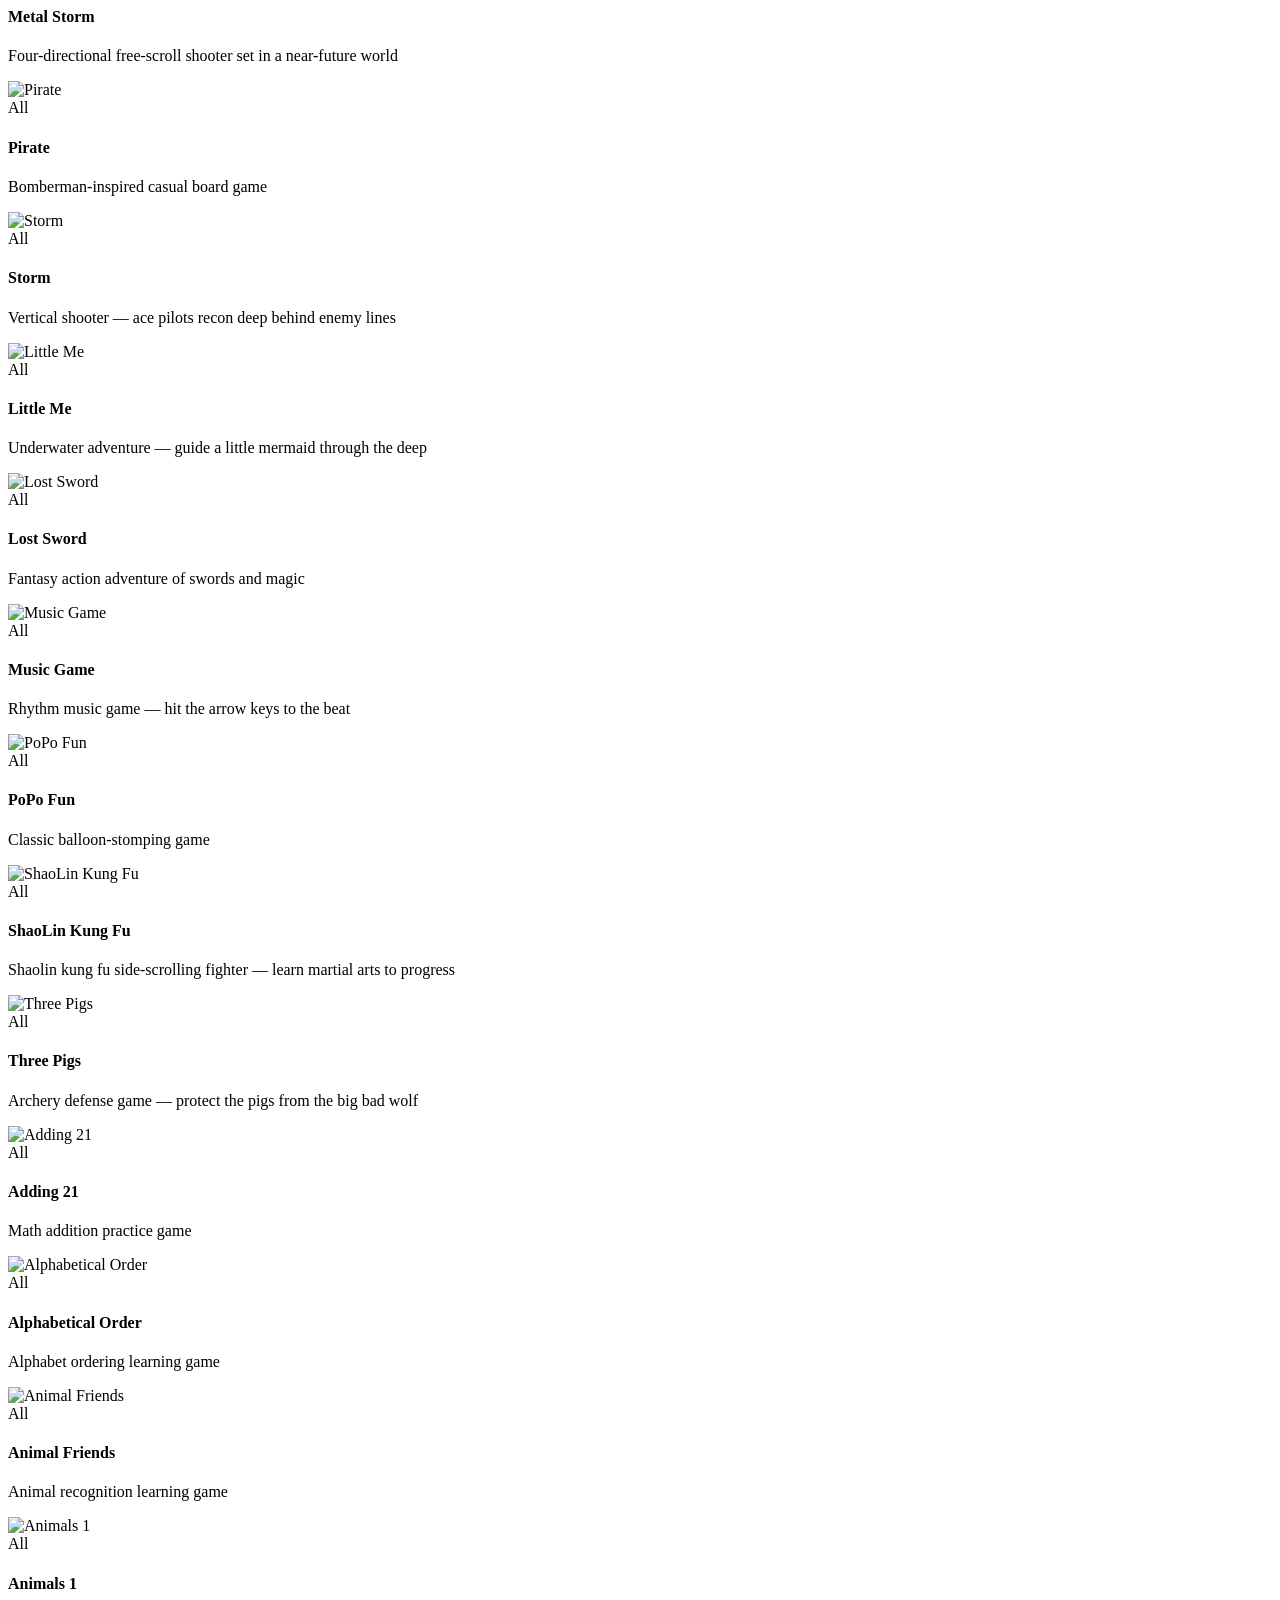
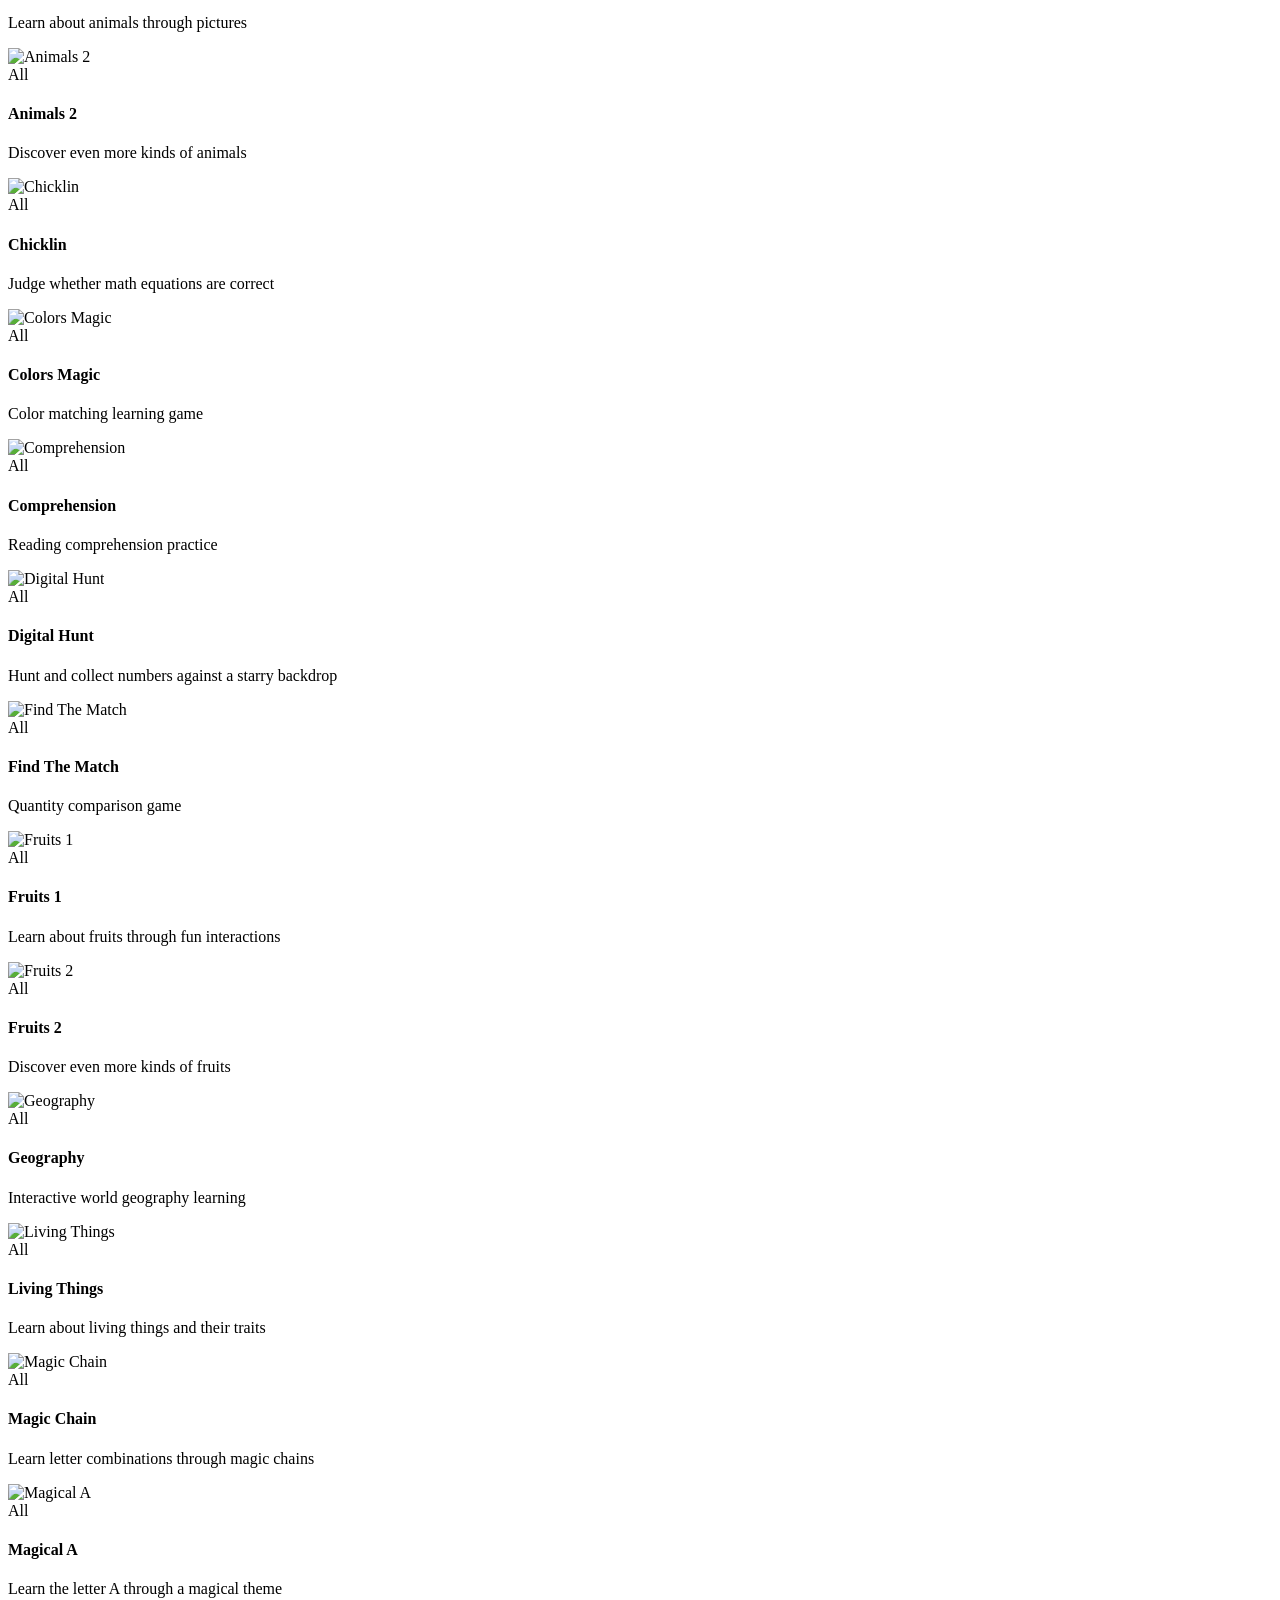
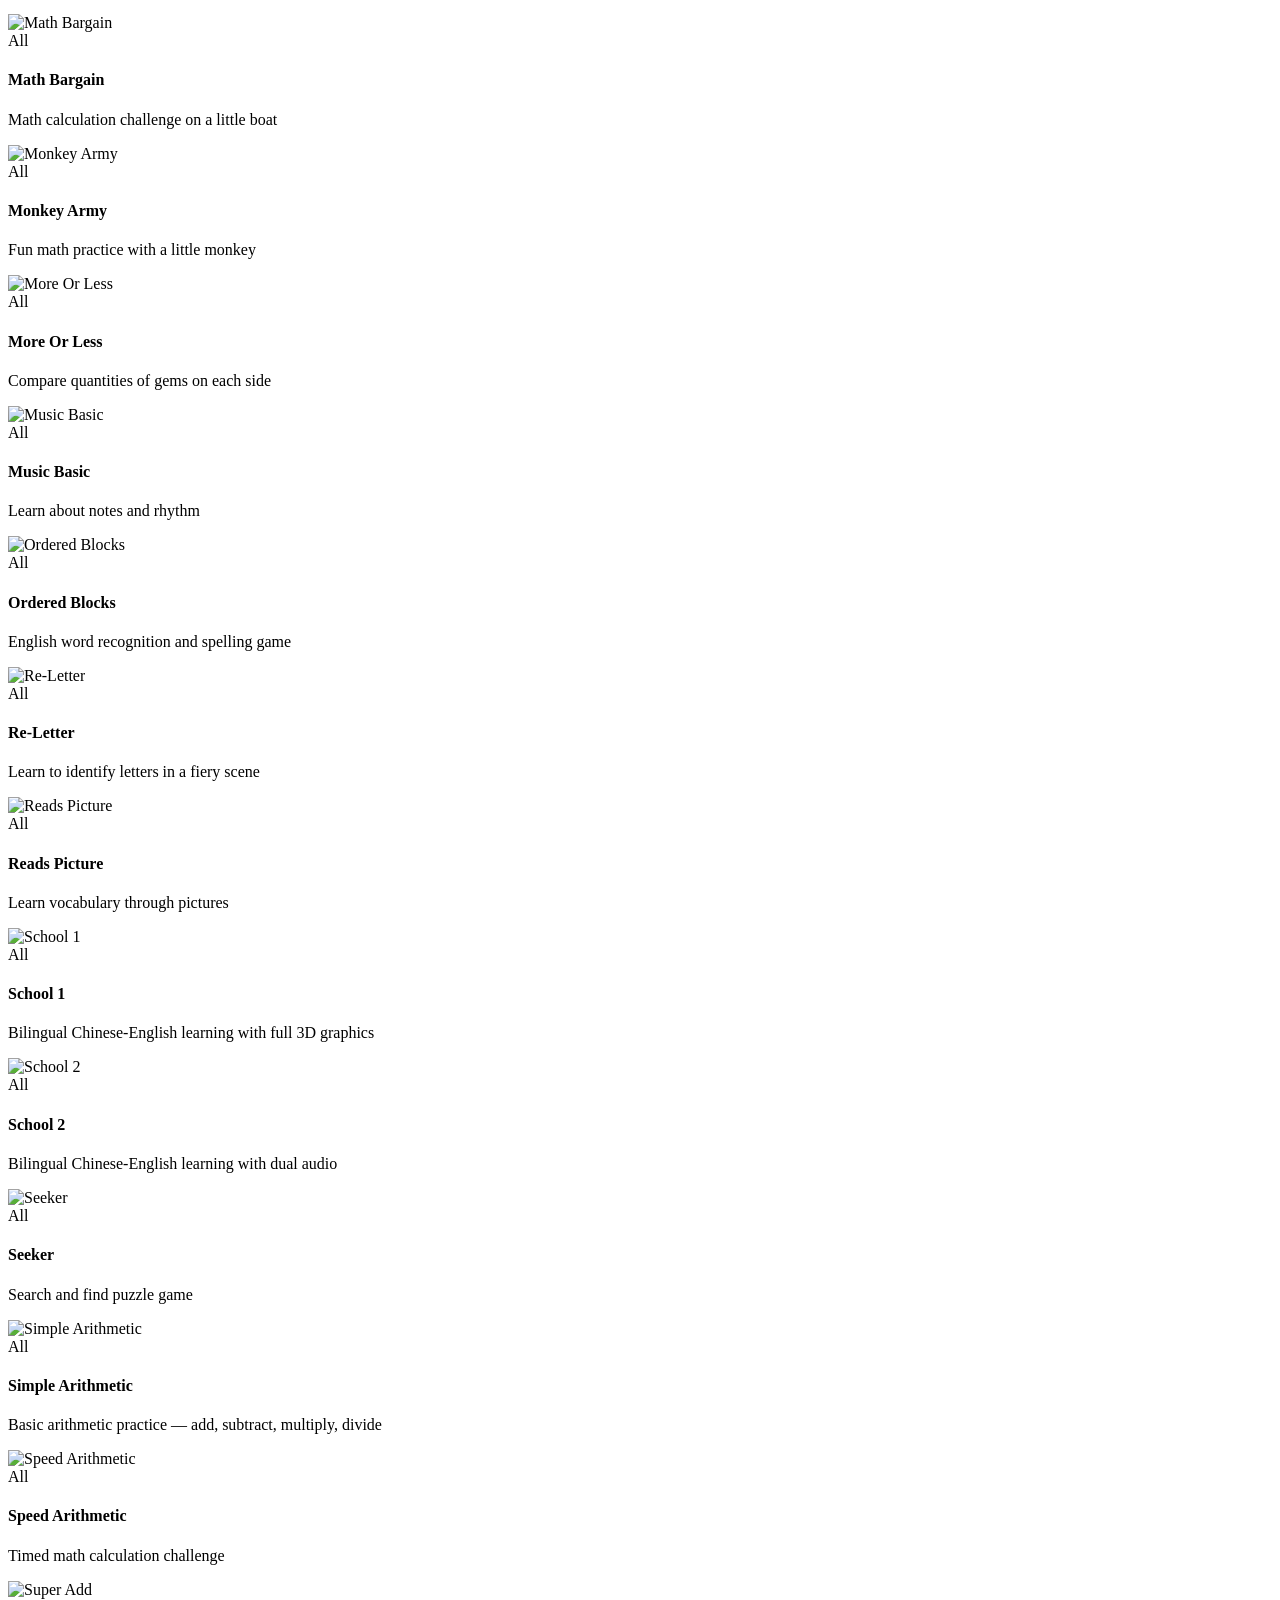
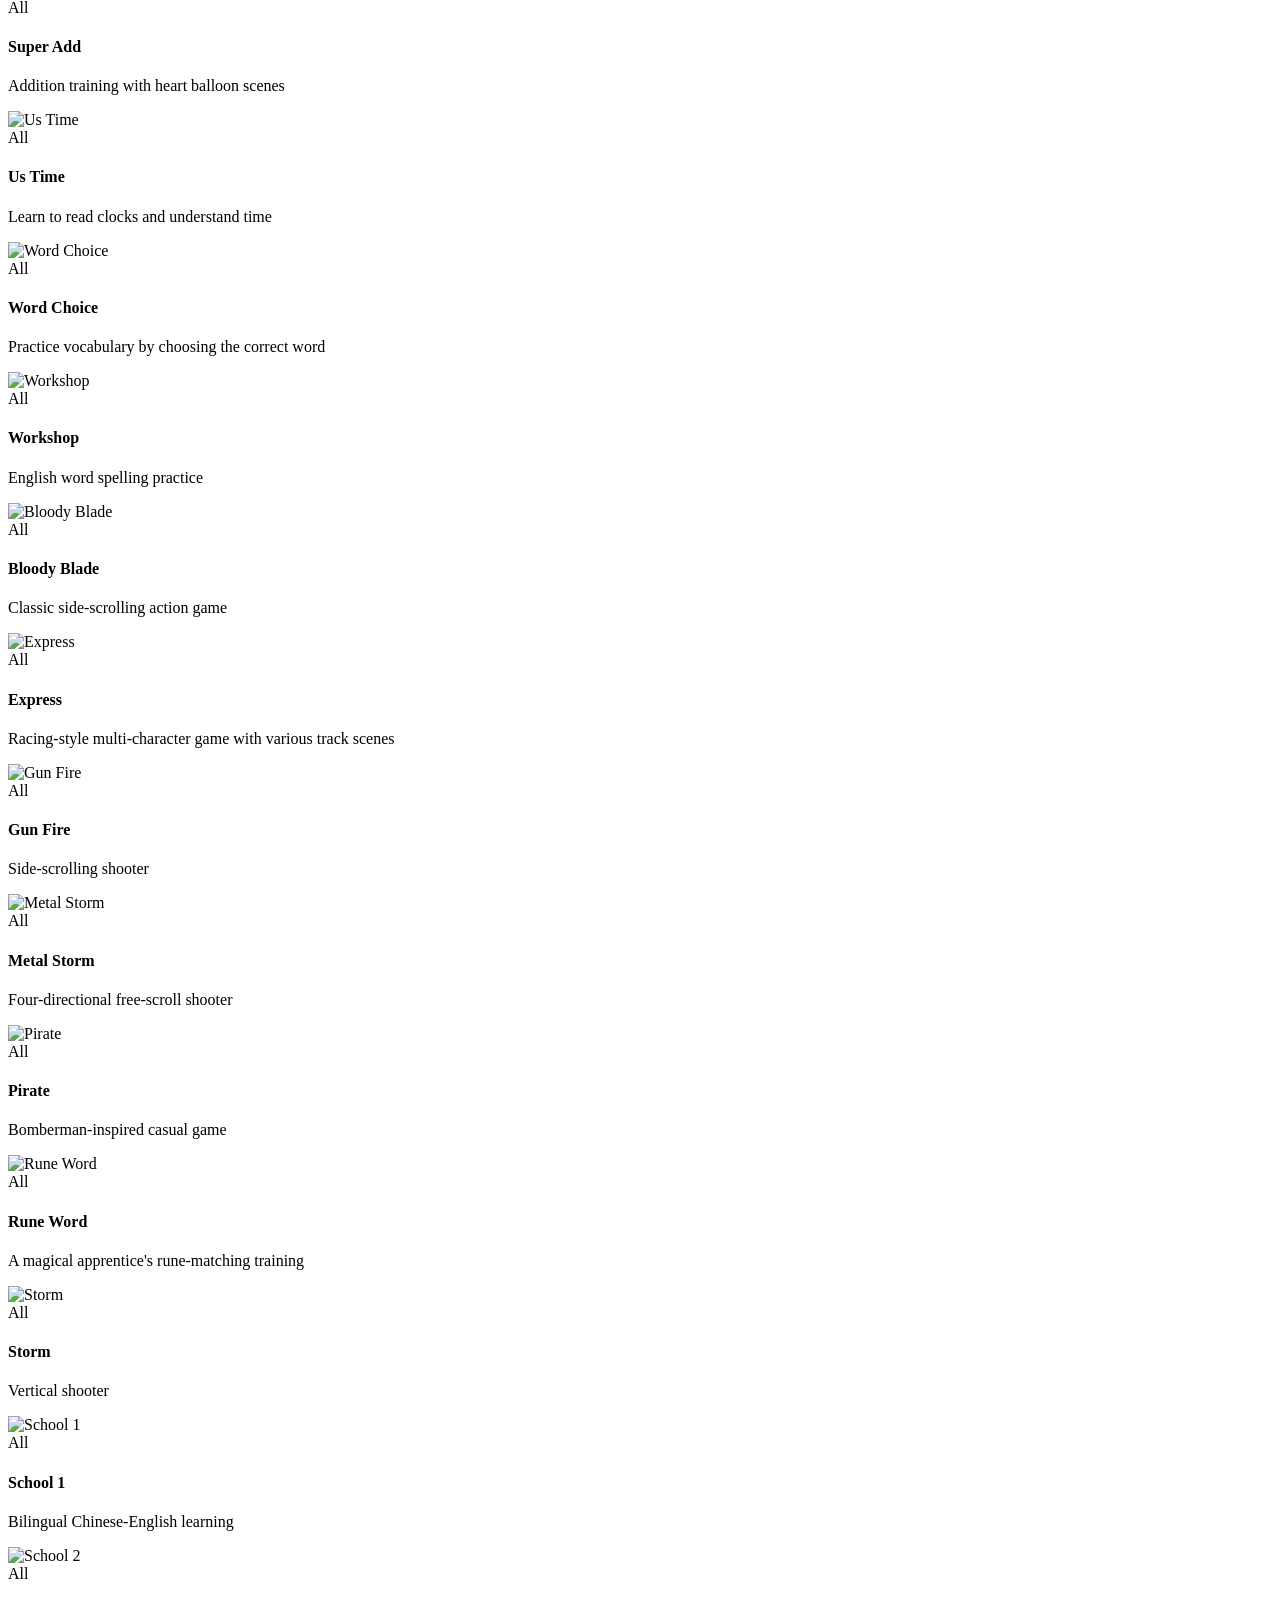
==== commit 95d182b4: "fix: handle KOK Native32 selector actions (#107)" ====
--- a/site/index.html
+++ b/site/index.html
@@ -165,7 +165,7 @@
             <svg viewBox="0 0 24 24" fill="none" stroke="currentColor" stroke-width="2"><path d="M21 16V8a2 2 0 00-1-1.73l-7-4a2 2 0 00-2 0l-7 4A2 2 0 002 8v8a2 2 0 001 1.73l7 4a2 2 0 002 0l7-4A2 2 0 0021 16z"/><polyline points="3.27 6.96 12 12.01 20.73 6.96"/><line x1="12" y1="22.08" x2="12" y2="12"/></svg>
           </div>
           <h3 data-i18n="feat-zip-title">ZIP 包加载</h3>
-          <p data-i18n="feat-zip-desc">直接加载 .zip 游戏包，自动解压并启动 FHUI 主菜单，还原原始的游戏浏览体验。</p>
+          <p data-i18n="feat-zip-desc">直接加载 .zip 游戏包，自动解压并启动 FHUI 或 NA32UI 主菜单，还原原始的游戏浏览体验。</p>
         </div>
         <div class="feature-card fade-in-up">
           <div class="feature-icon">
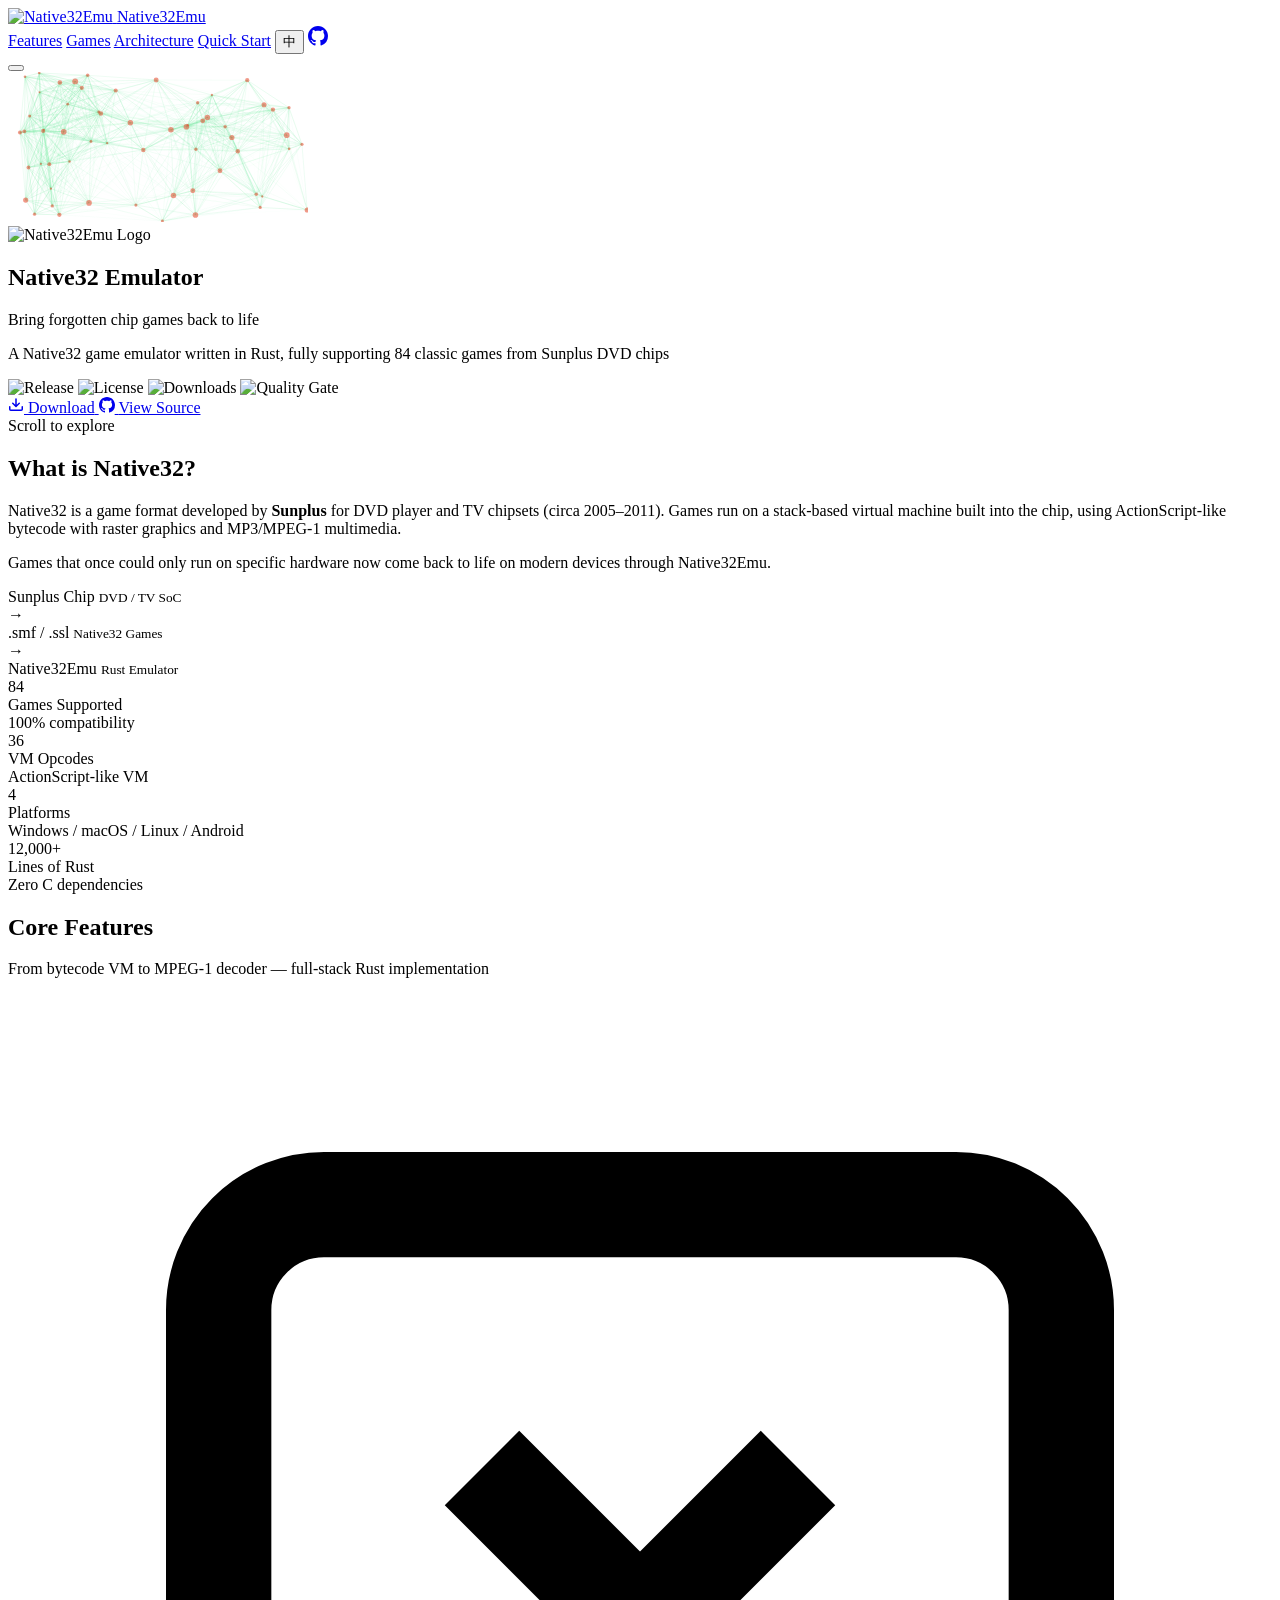
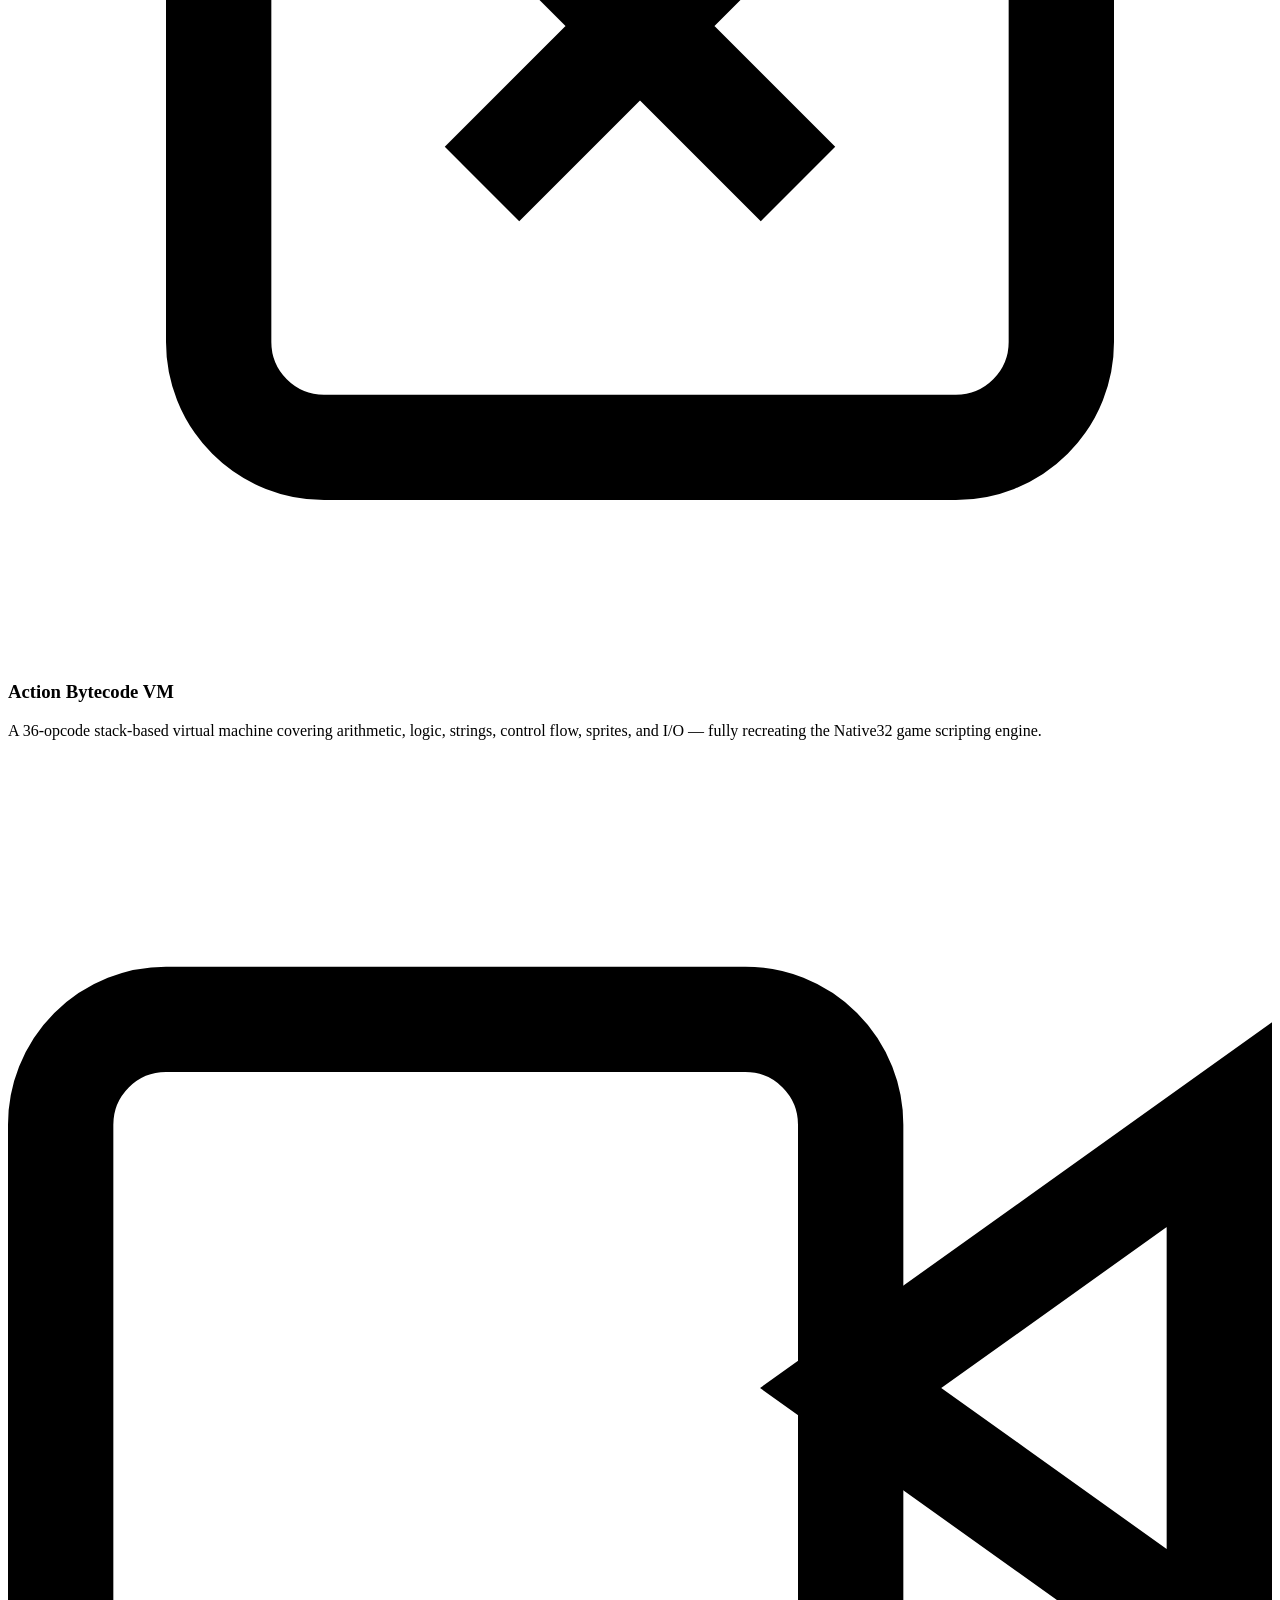
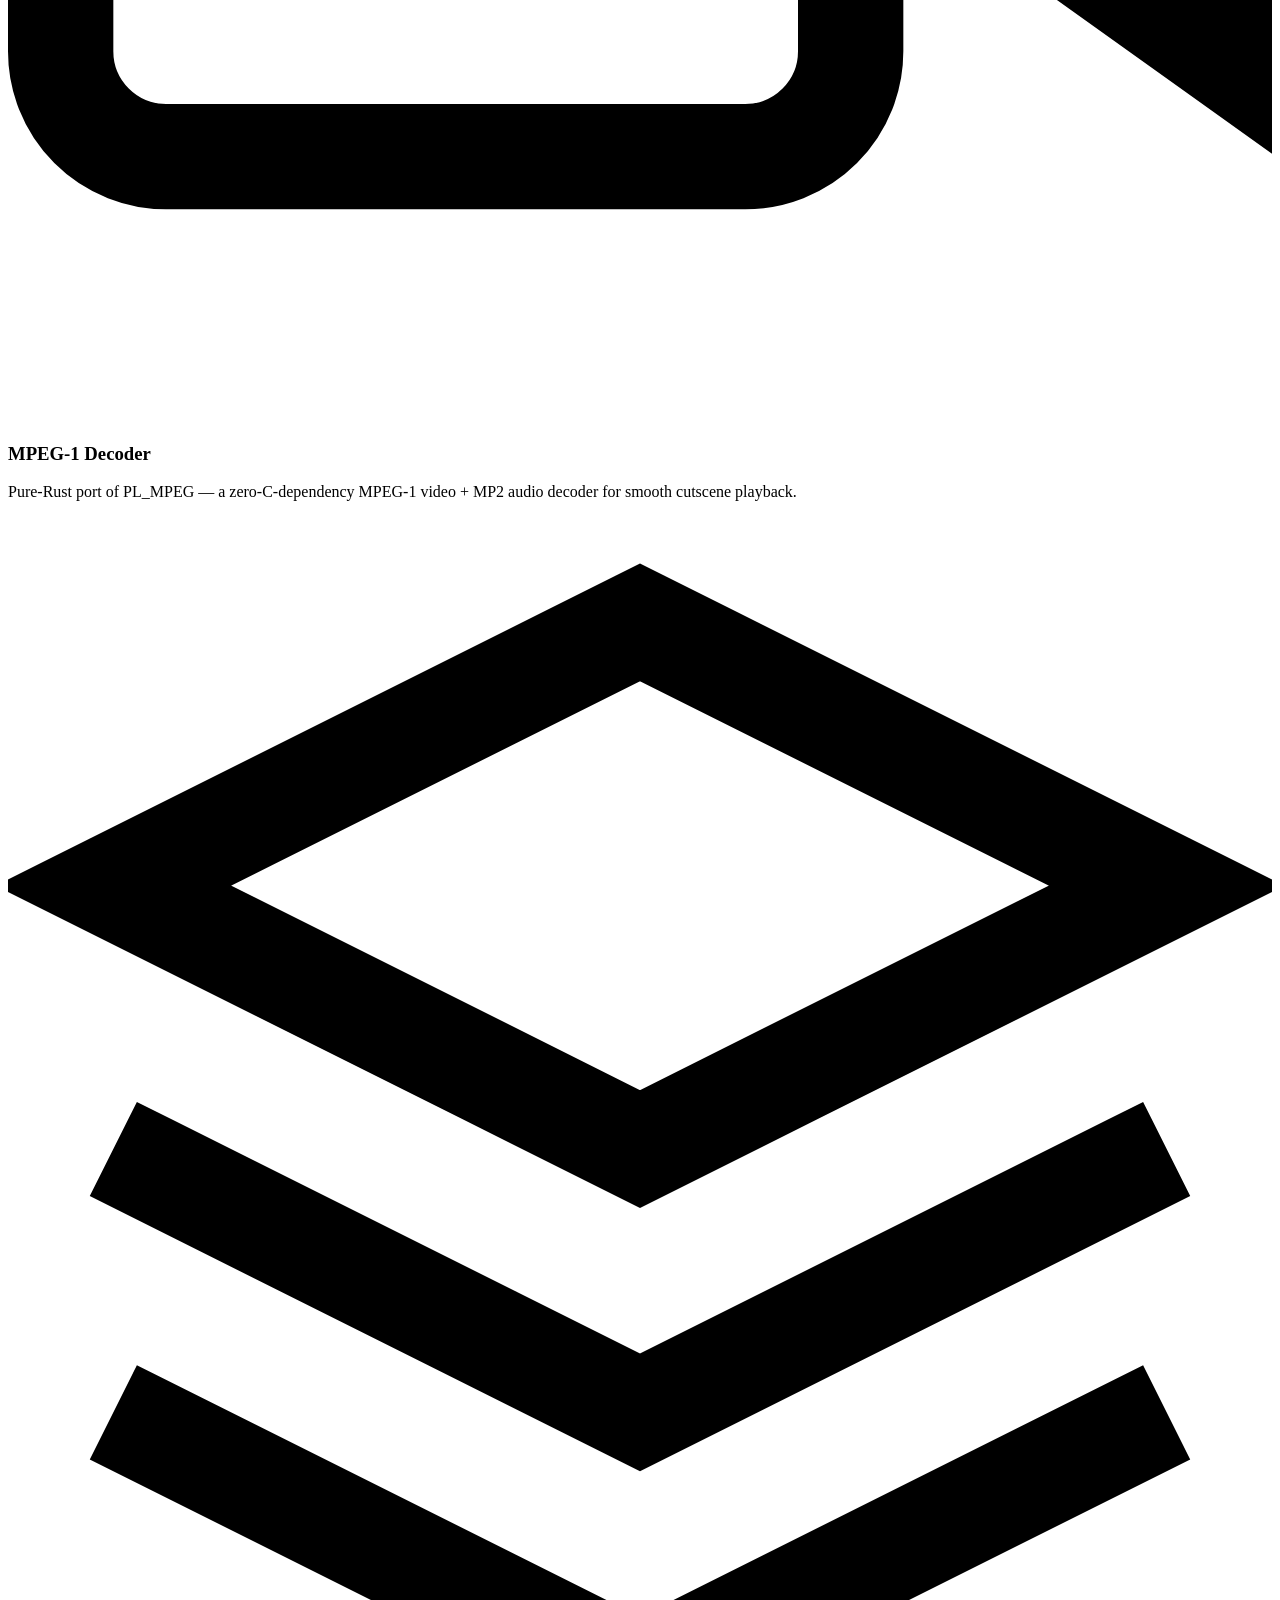
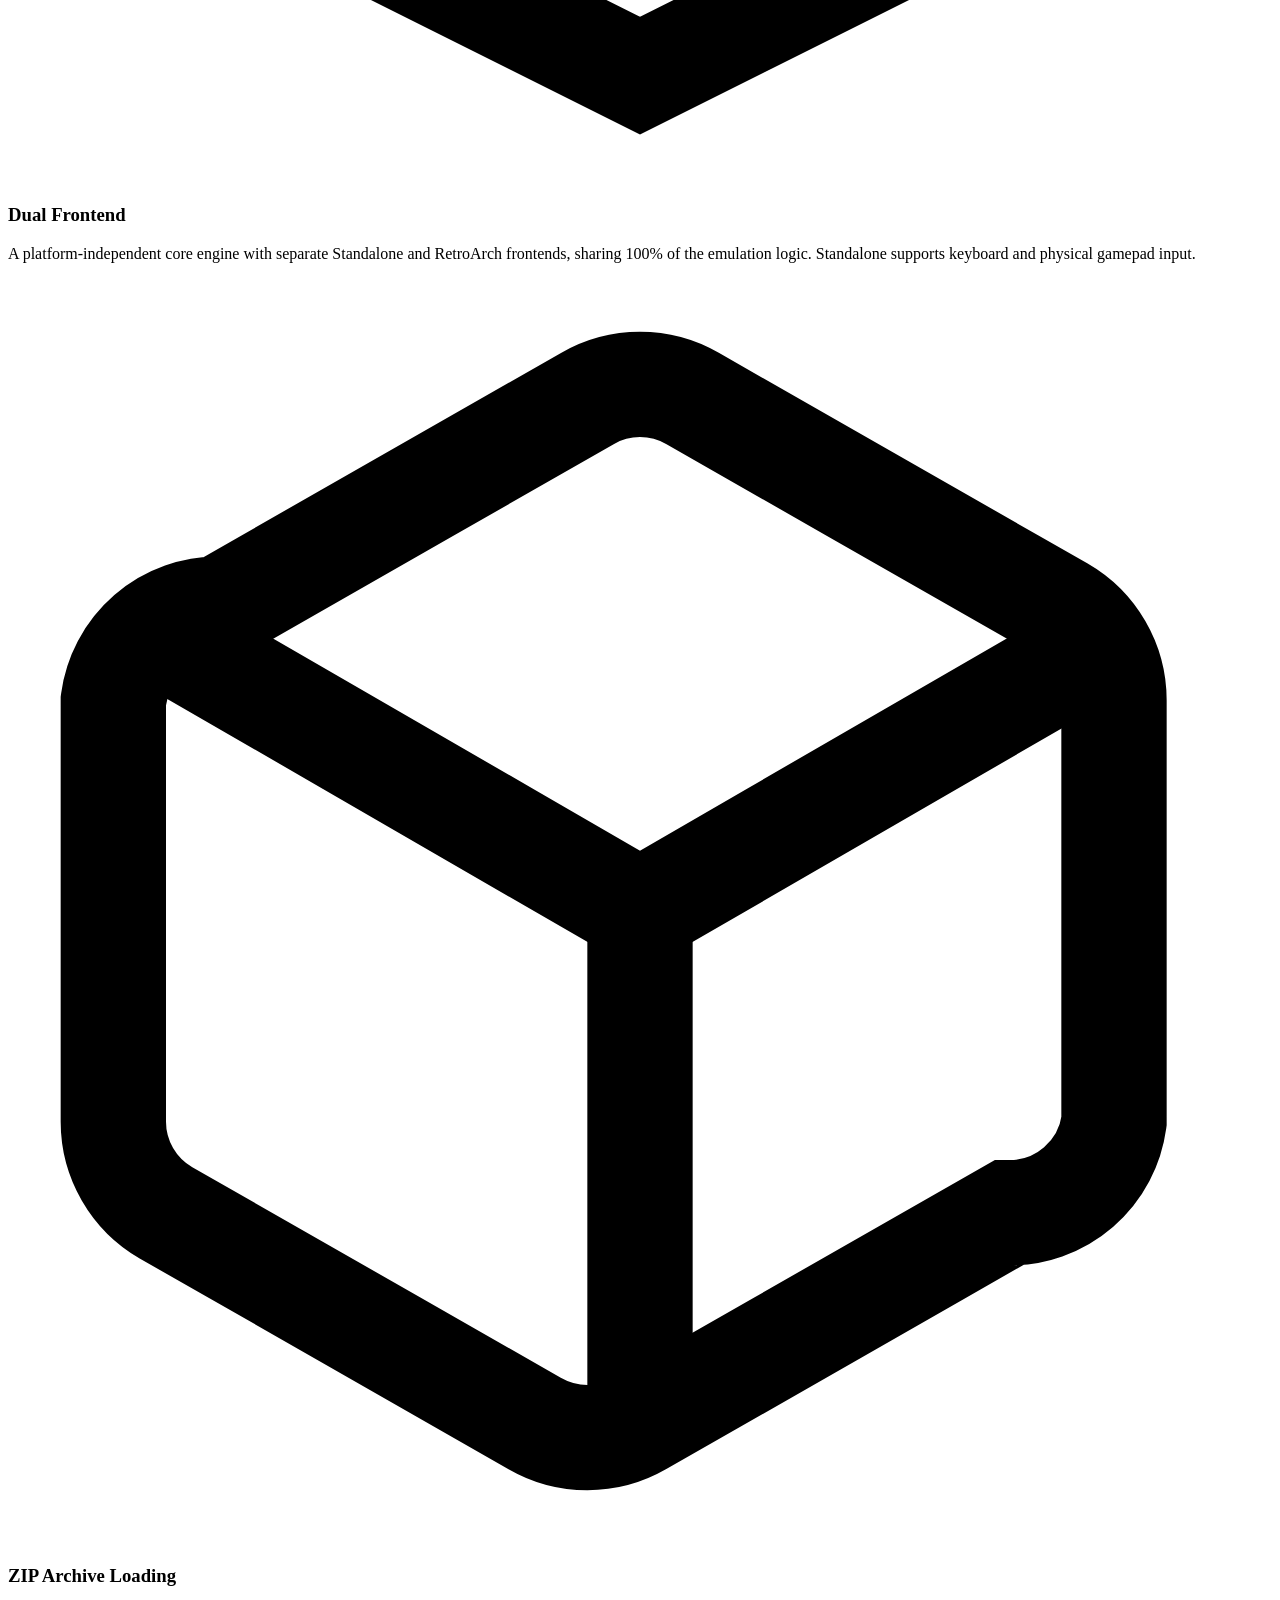
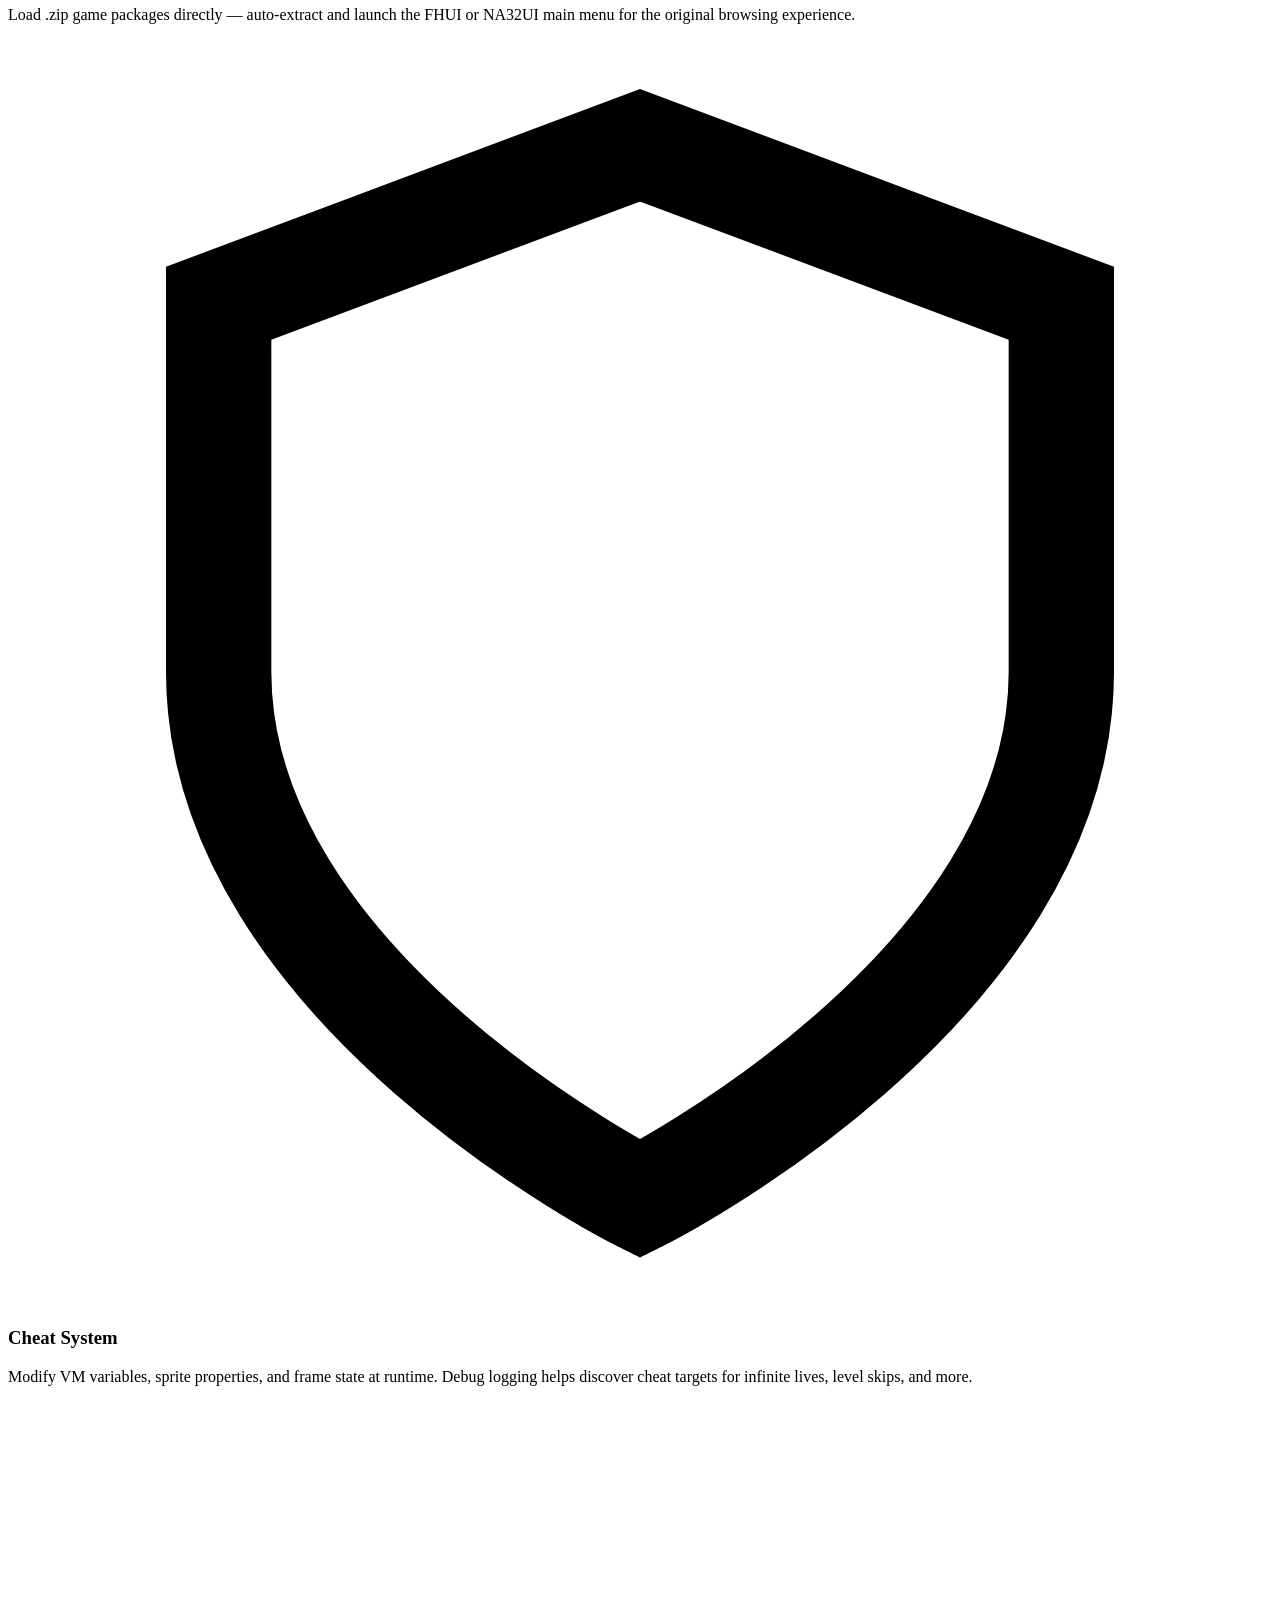
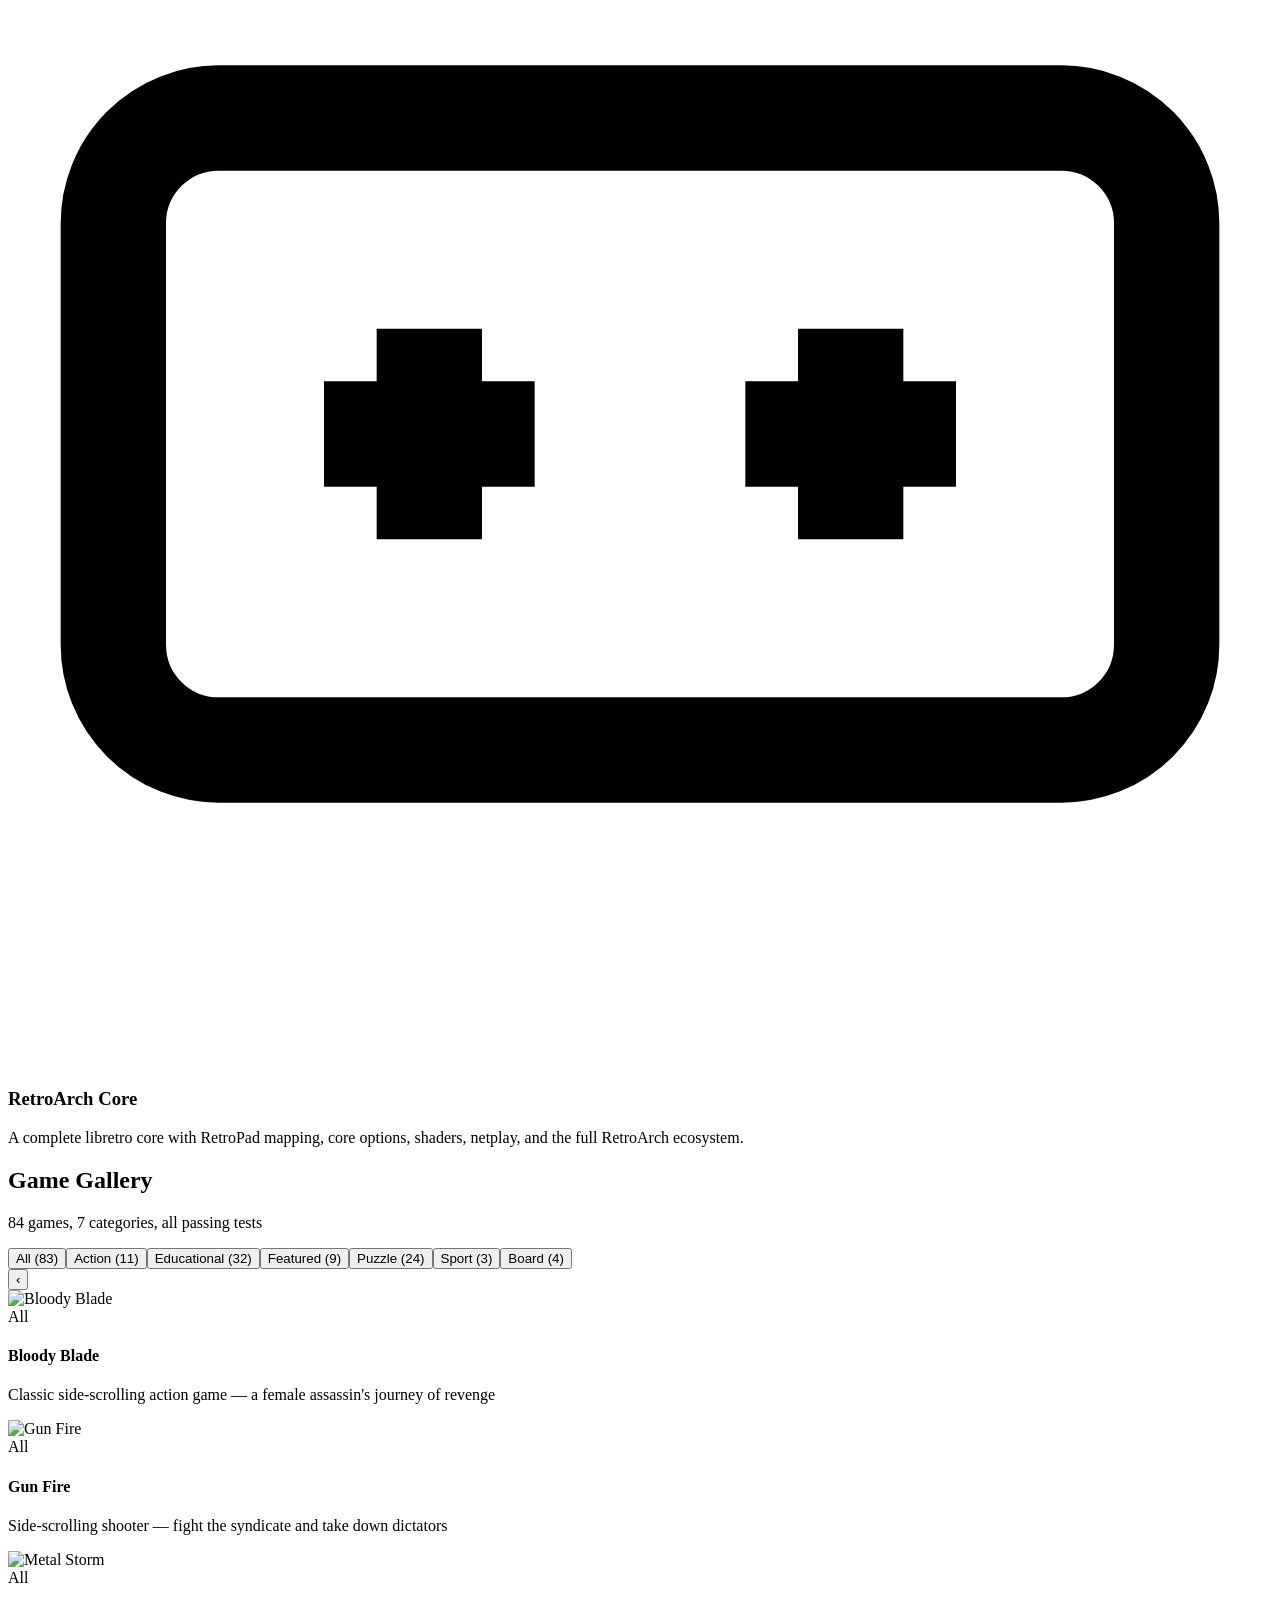
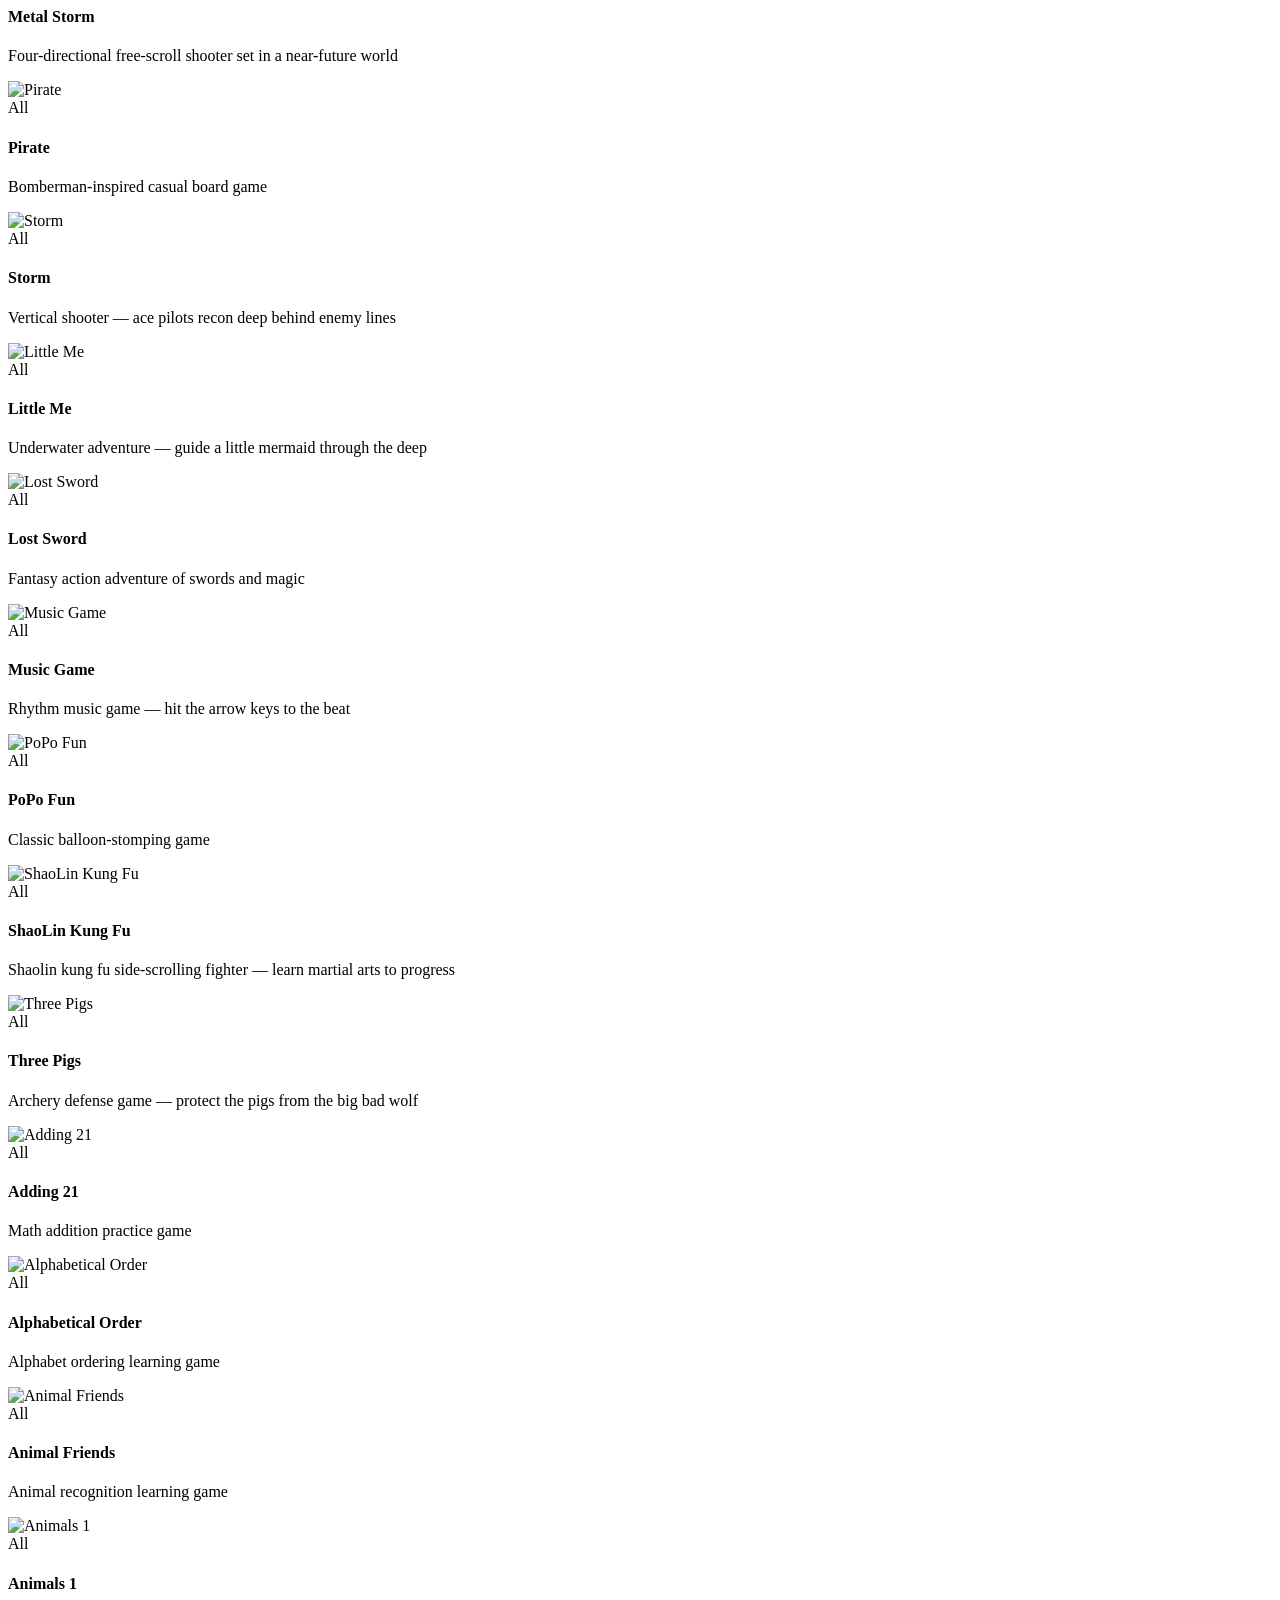
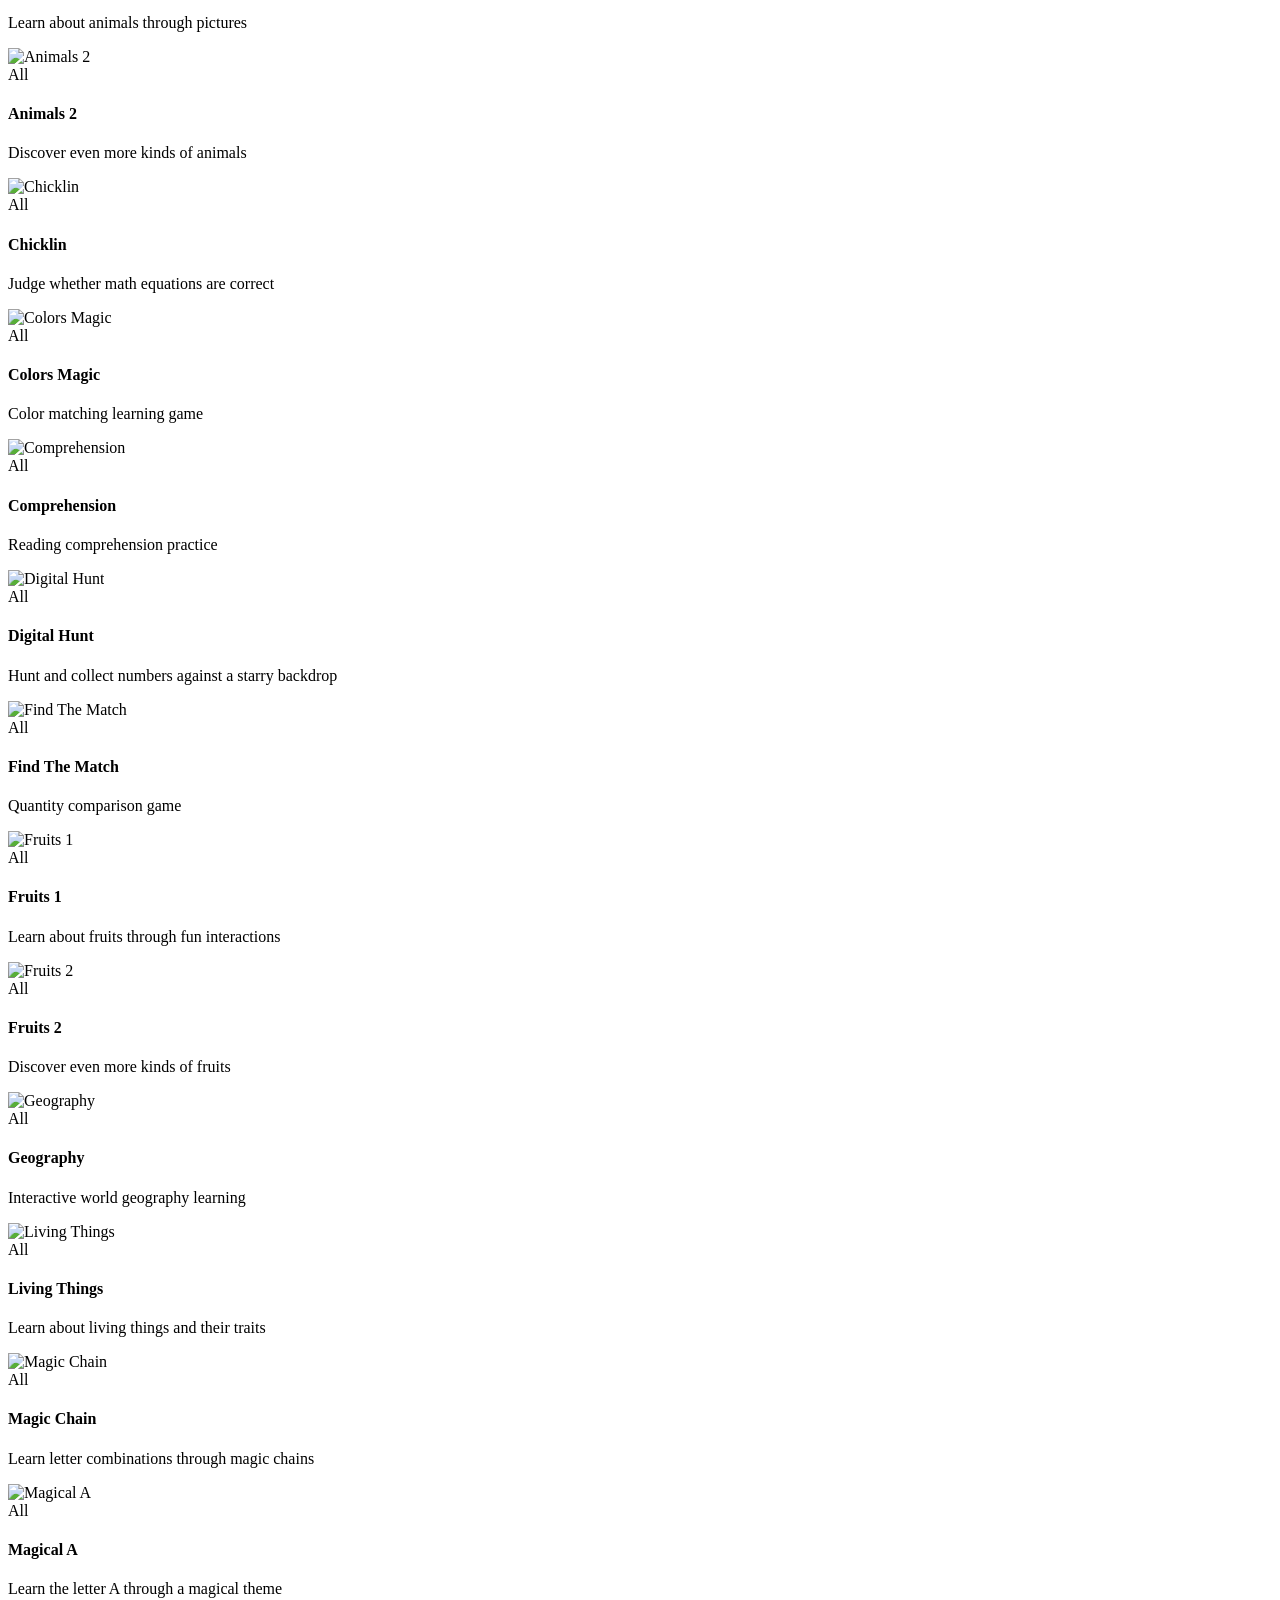
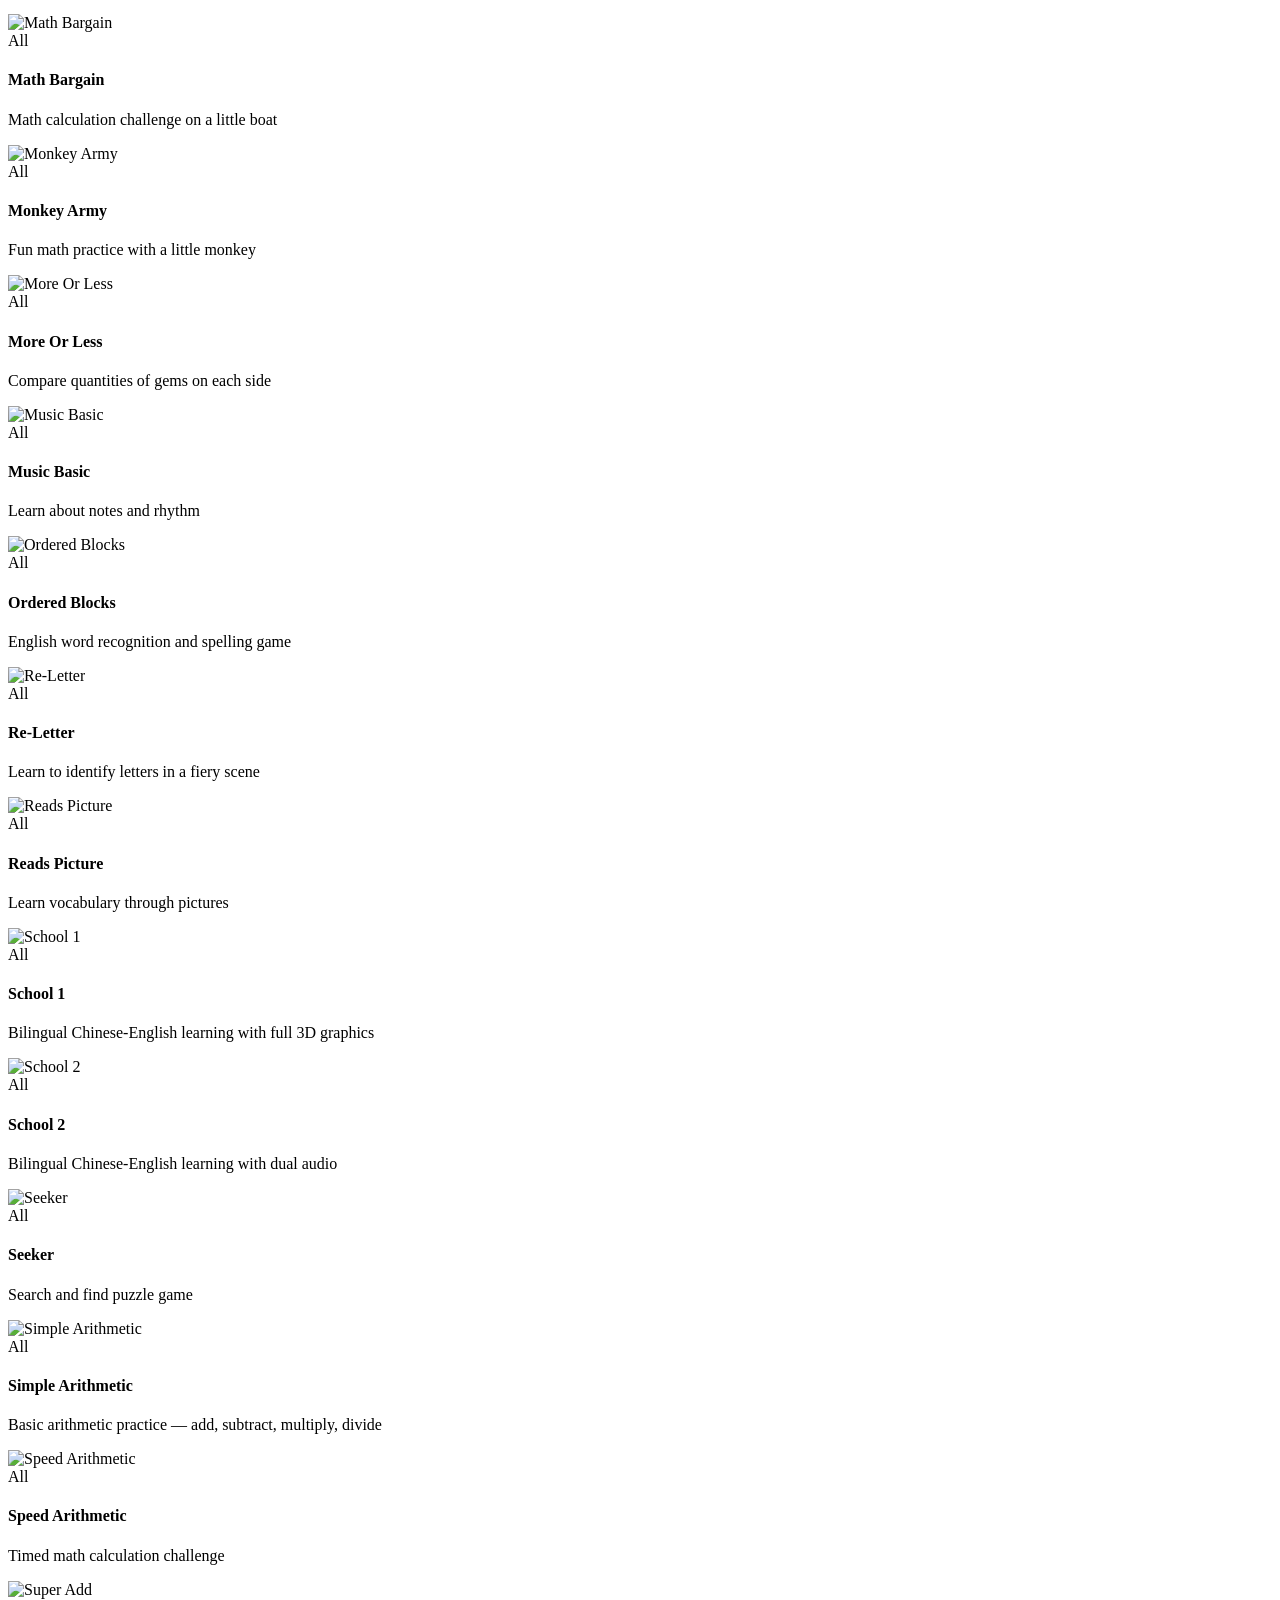
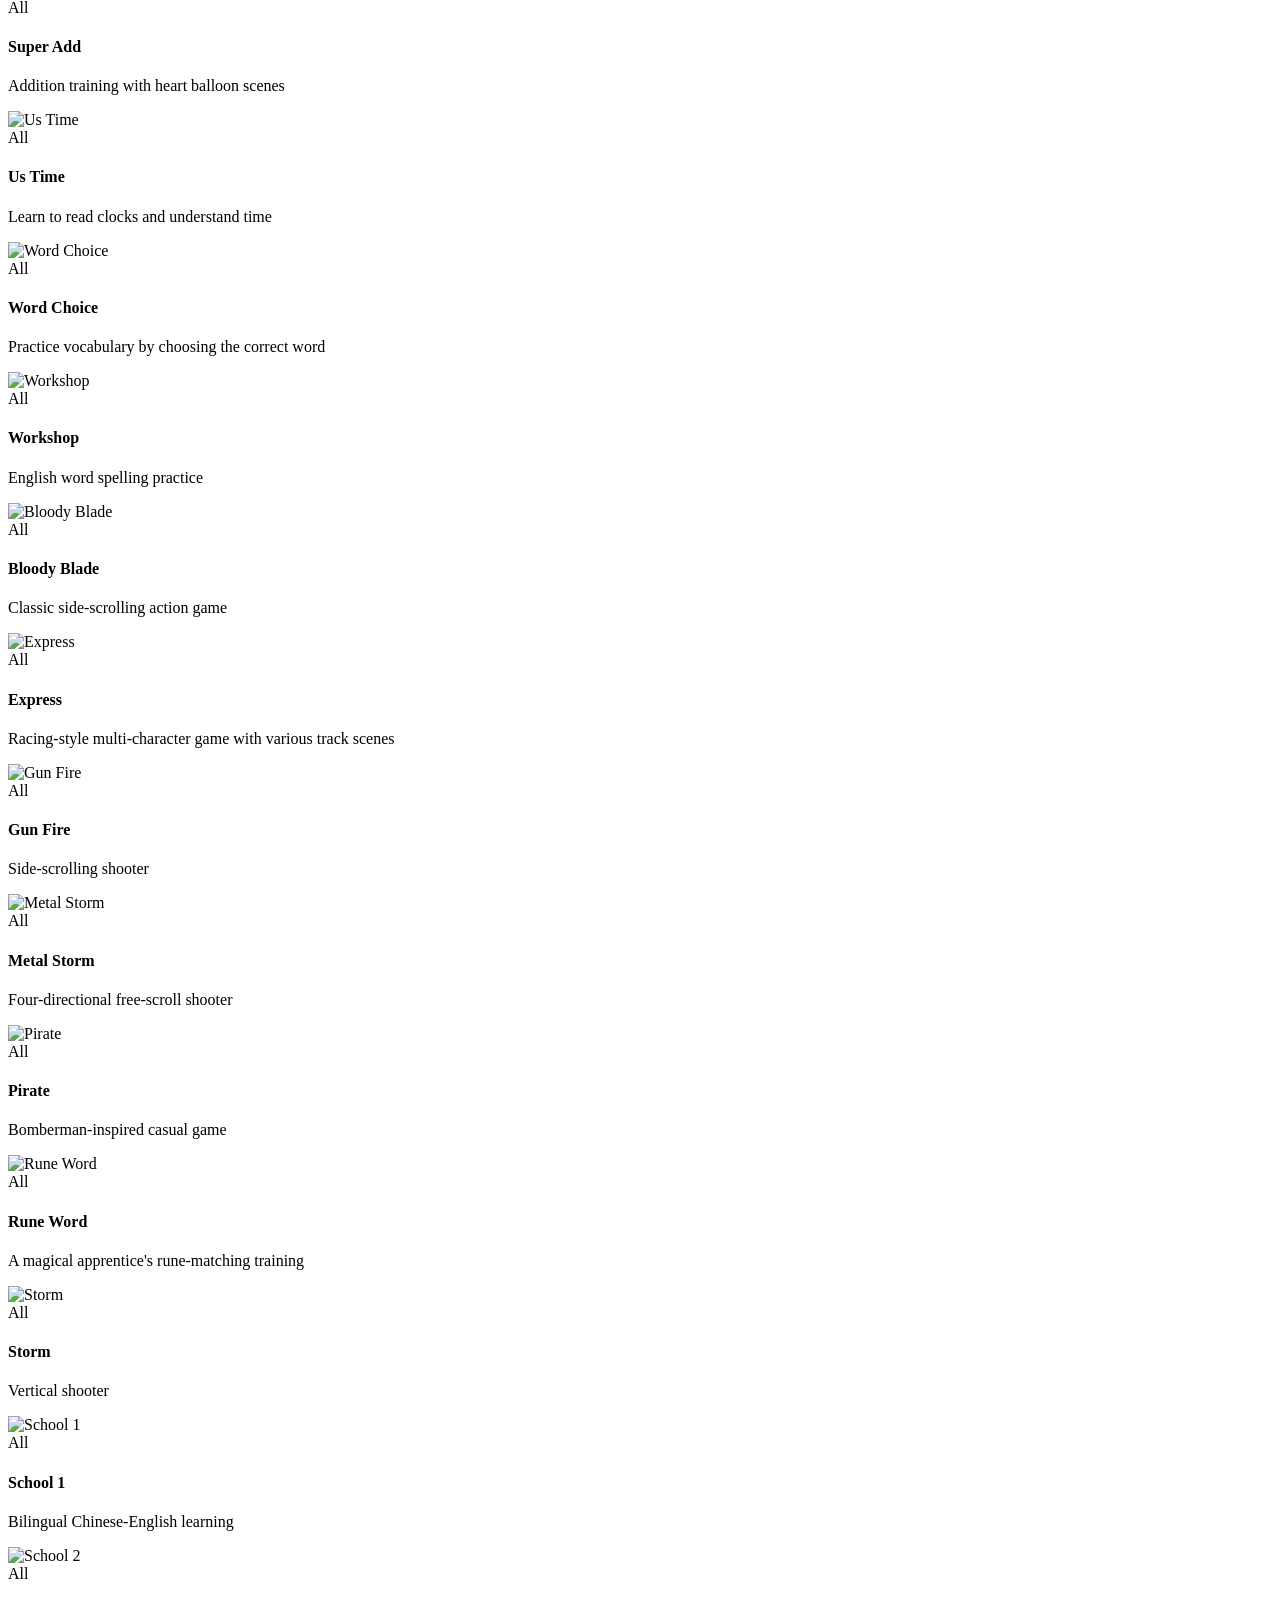
==== commit be5ea419: "feat(standalone): add physical gamepad input via gilrs The standalone native32-emu binary only polle" ====
--- a/site/index.html
+++ b/site/index.html
@@ -205,7 +205,7 @@
           <div class="arch-boxes">
             <div class="arch-box">
               <strong>native32emu</strong>
-              <small data-i18n="arch-standalone-sub">Standalone 可执行文件<br>minifb 窗口</small>
+              <small data-i18n="arch-standalone-sub">Standalone 可执行文件<br>minifb 窗口 + 手柄</small>
             </div>
             <div class="arch-box">
               <strong>native32emu-libretro</strong>
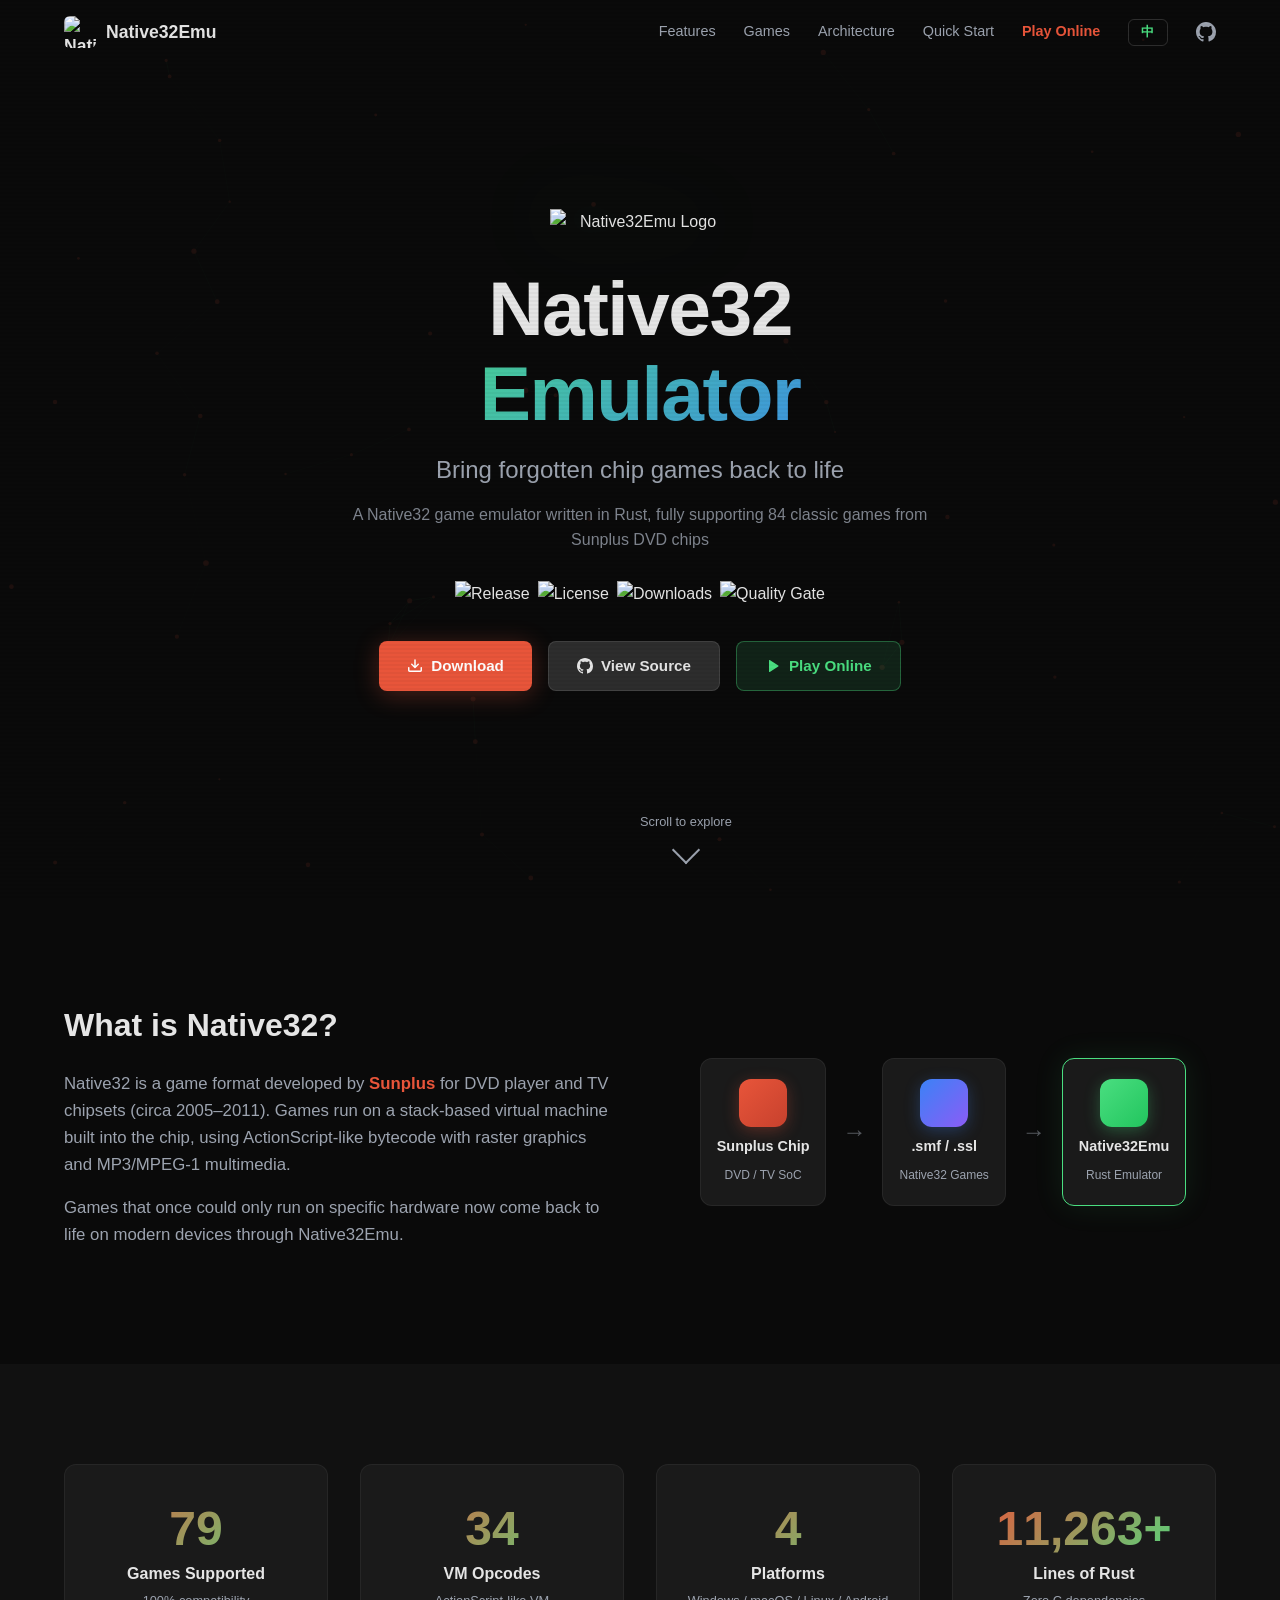
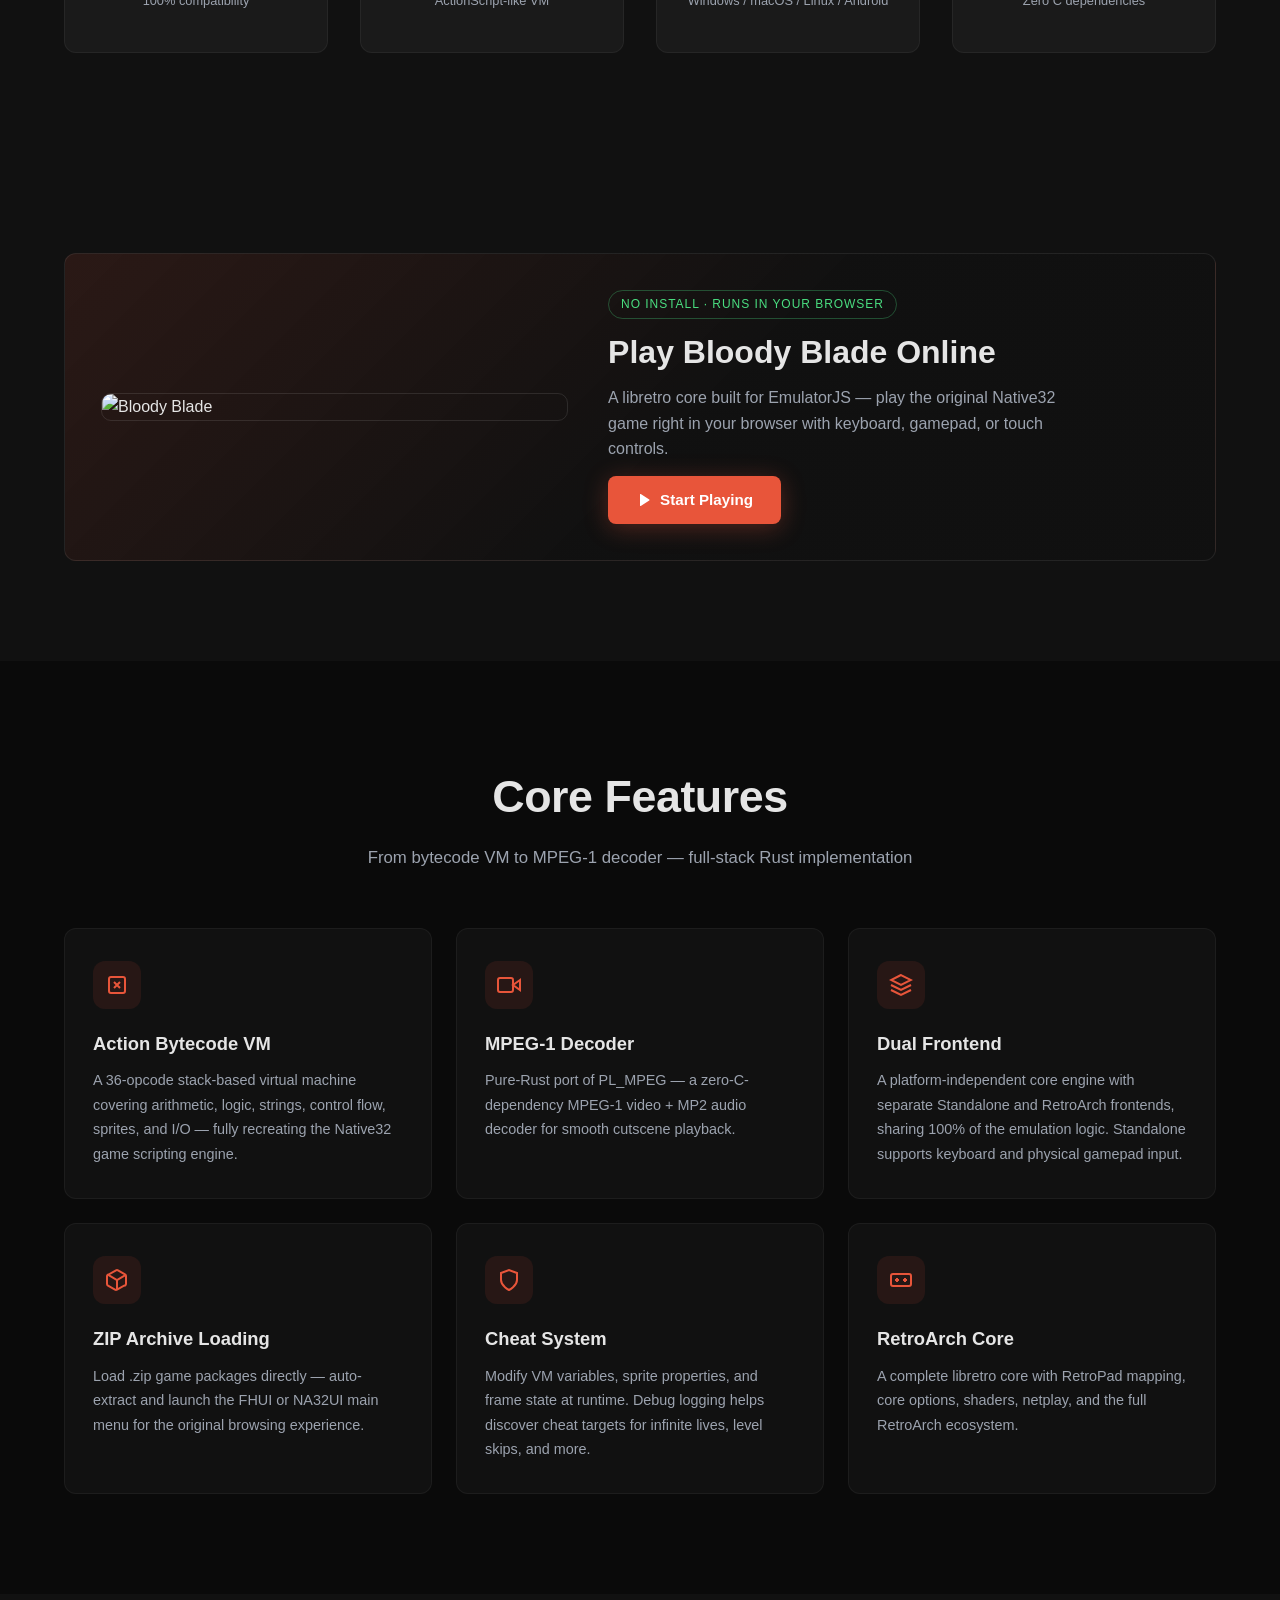
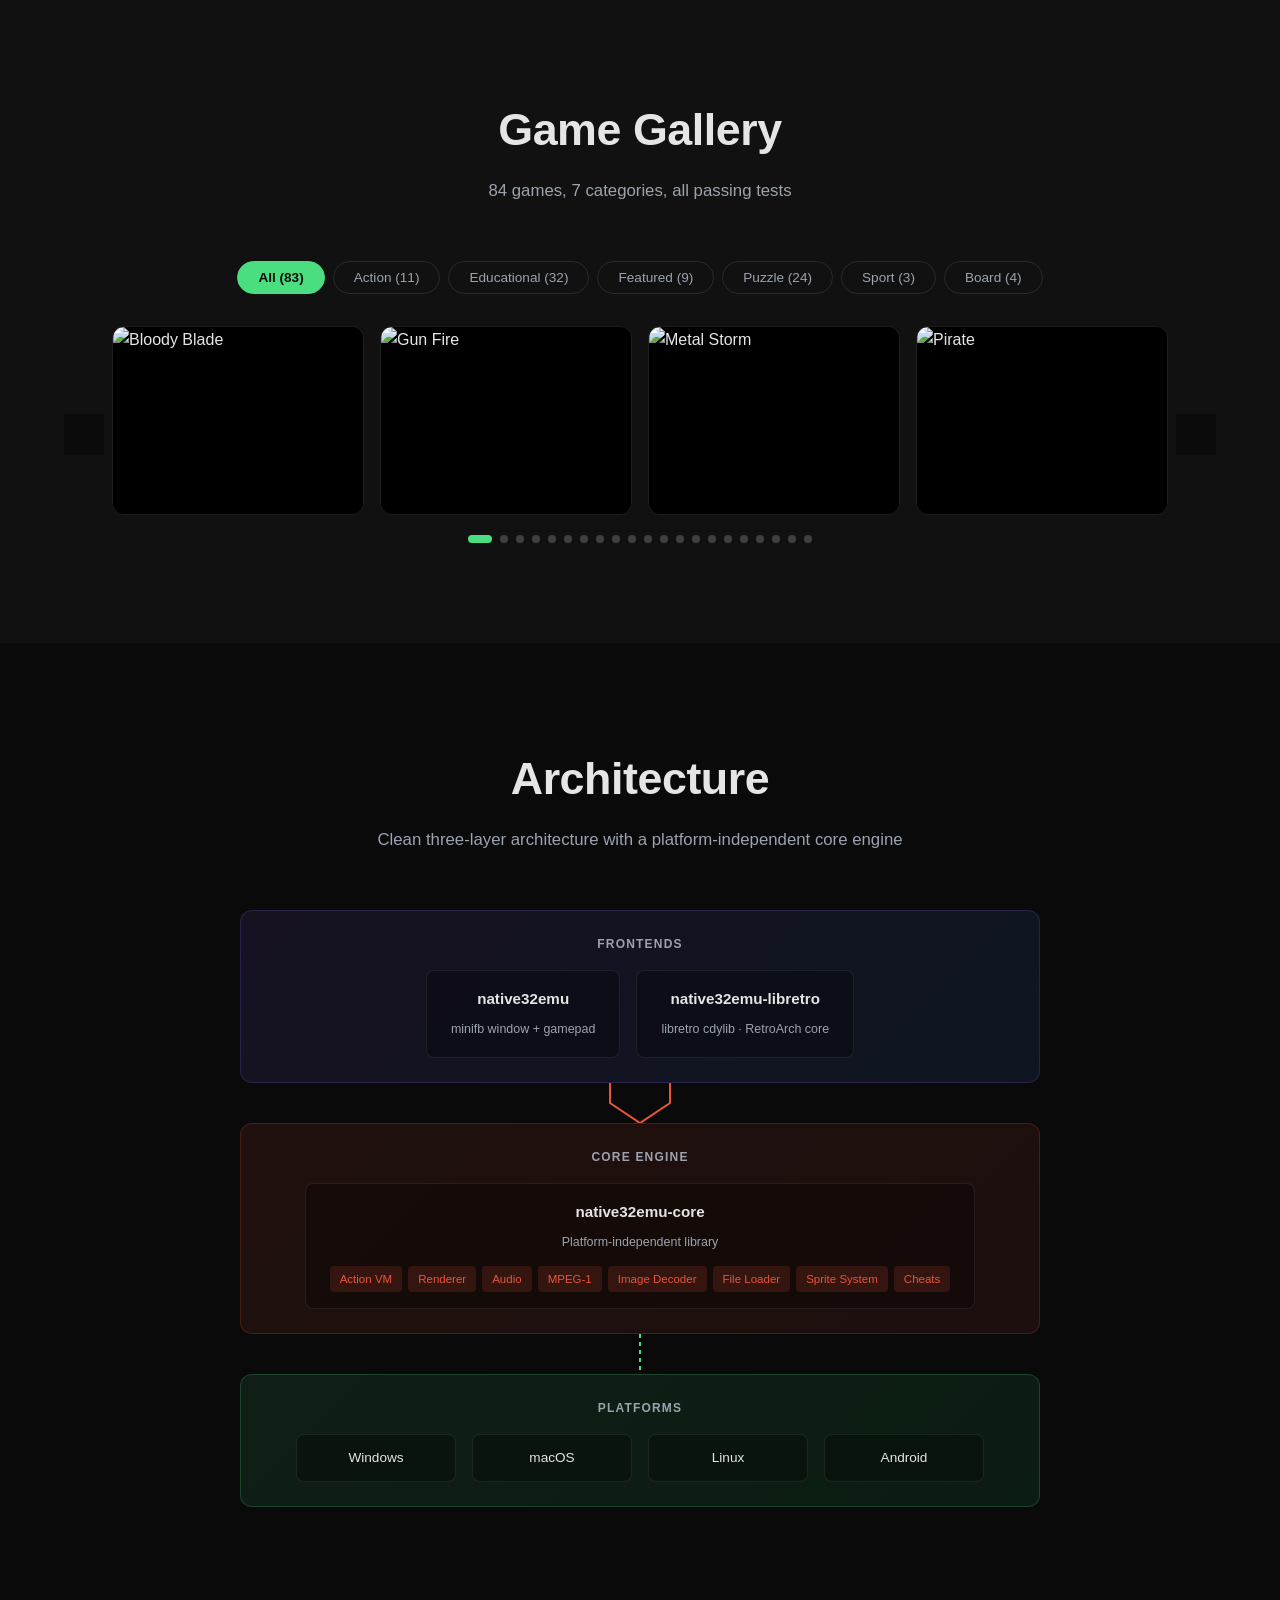
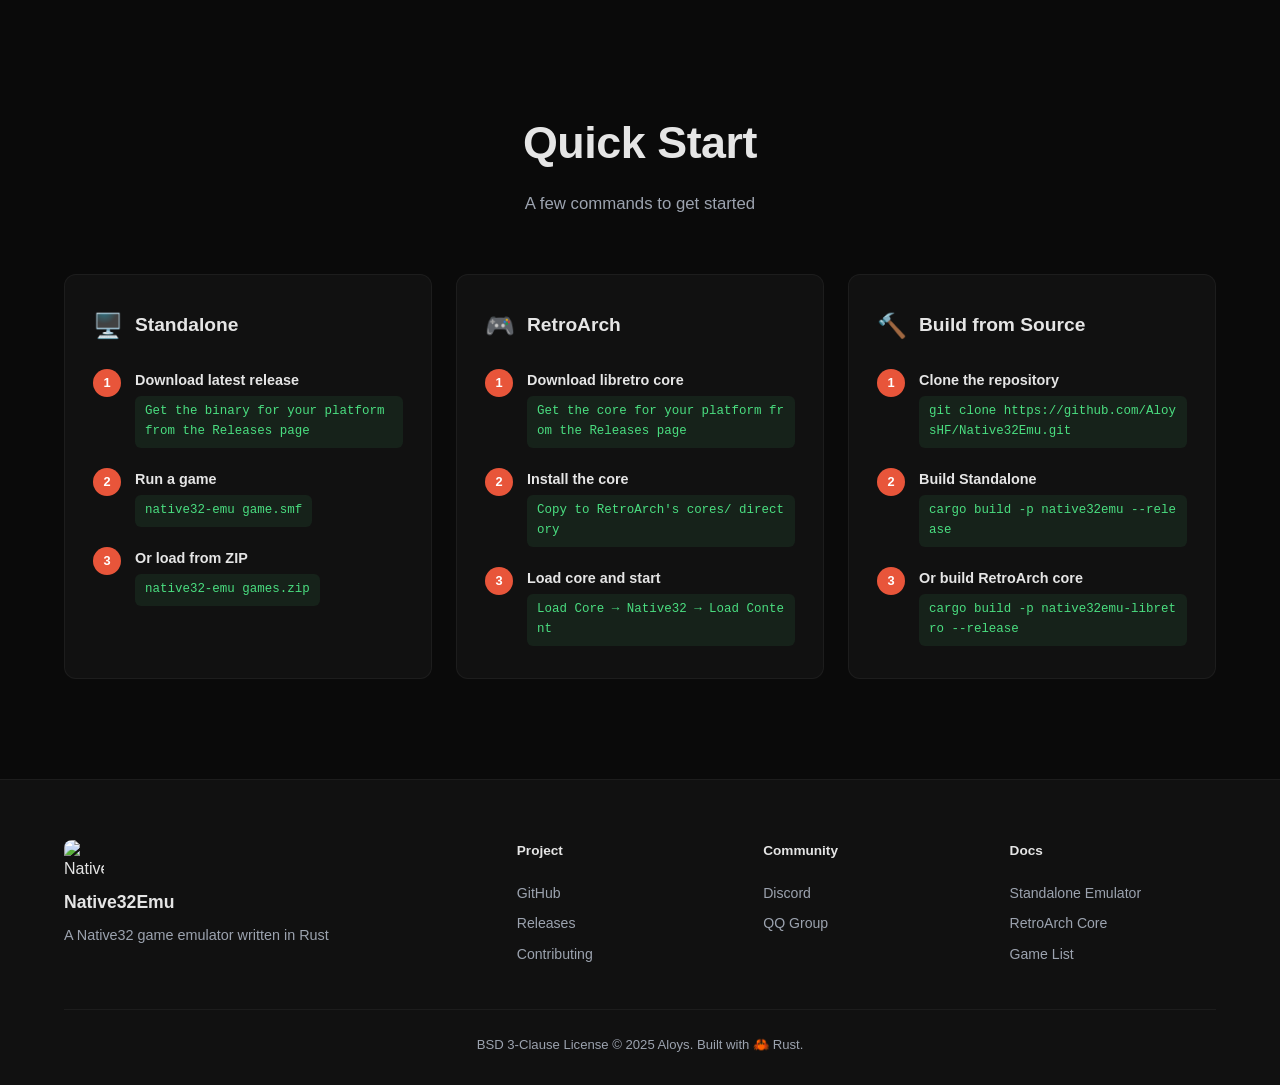
==== commit bd975073: "feat(emulatorjs): ship a browser core and online demo Build the libretro core for wasm32-unknown-ems" ====
--- a/site/index.html
+++ b/site/index.html
@@ -22,6 +22,7 @@
         <a href="#gallery" data-i18n="nav-games">游戏库</a>
         <a href="#architecture" data-i18n="nav-arch">技术架构</a>
         <a href="#quickstart" data-i18n="nav-quickstart">快速开始</a>
+        <a href="play.html" class="nav-play" data-i18n="nav-play">在线体验</a>
         <button id="lang-toggle" class="lang-toggle" aria-label="Switch language">EN</button>
         <a href="https://github.com/AloysHF/Native32Emu" class="nav-github" target="_blank">
           <svg width="20" height="20" viewBox="0 0 16 16" fill="currentColor"><path d="M8 0C3.58 0 0 3.58 0 8c0 3.54 2.29 6.53 5.47 7.59.4.07.55-.17.55-.38 0-.19-.01-.82-.01-1.49-2.01.37-2.53-.49-2.69-.94-.09-.23-.48-.94-.82-1.13-.28-.15-.68-.52-.01-.53.63-.01 1.08.58 1.23.82.72 1.21 1.87.87 2.33.66.07-.52.28-.87.51-1.07-1.78-.2-3.64-.89-3.64-3.95 0-.87.31-1.59.82-2.15-.08-.2-.36-1.02.08-2.12 0 0 .67-.21 2.2.82.64-.18 1.32-.27 2-.27.68 0 1.36.09 2 .27 1.53-1.04 2.2-.82 2.2-.82.44 1.1.16 1.92.08 2.12.51.56.82 1.27.82 2.15 0 3.07-1.87 3.75-3.65 3.95.29.25.54.73.54 1.48 0 1.07-.01 1.93-.01 2.2 0 .21.15.46.55.38A8.013 8.013 0 0016 8c0-4.42-3.58-8-8-8z"/></svg>
@@ -63,6 +64,10 @@
           <svg width="16" height="16" viewBox="0 0 16 16" fill="currentColor"><path d="M8 0C3.58 0 0 3.58 0 8c0 3.54 2.29 6.53 5.47 7.59.4.07.55-.17.55-.38 0-.19-.01-.82-.01-1.49-2.01.37-2.53-.49-2.69-.94-.09-.23-.48-.94-.82-1.13-.28-.15-.68-.52-.01-.53.63-.01 1.08.58 1.23.82.72 1.21 1.87.87 2.33.66.07-.52.28-.87.51-1.07-1.78-.2-3.64-.89-3.64-3.95 0-.87.31-1.59.82-2.15-.08-.2-.36-1.02.08-2.12 0 0 .67-.21 2.2.82.64-.18 1.32-.27 2-.27.68 0 1.36.09 2 .27 1.53-1.04 2.2-.82 2.2-.82.44 1.1.16 1.92.08 2.12.51.56.82 1.27.82 2.15 0 3.07-1.87 3.75-3.65 3.95.29.25.54.73.54 1.48 0 1.07-.01 1.93-.01 2.2 0 .21.15.46.55.38A8.013 8.013 0 0016 8c0-4.42-3.58-8-8-8z"/></svg>
           <span data-i18n="hero-github">查看源码</span>
         </a>
+        <a href="play.html" class="btn btn-play">
+          <svg width="16" height="16" viewBox="0 0 16 16" fill="currentColor"><path d="M4 2.5v11a.5.5 0 00.77.42l8.5-5.5a.5.5 0 000-.84l-8.5-5.5A.5.5 0 004 2.5z"/></svg>
+          <span data-i18n="hero-play">在线试玩</span>
+        </a>
       </div>
     </div>
     <div class="hero-scroll">
@@ -128,6 +133,26 @@
           <div class="stat-number" data-target="12000" data-suffix="+">0</div>
           <div class="stat-label" data-i18n="stat-lines">Rust 代码行数</div>
           <div class="stat-sub" data-i18n="stat-lines-sub">零 C 依赖</div>
+        </div>
+      </div>
+    </div>
+  </section>
+
+  <!-- ====== PLAY ONLINE ====== -->
+  <section id="play" class="section section-dark">
+    <div class="container">
+      <div class="play-cta fade-in-up">
+        <div class="play-cta-cover">
+          <img src="docs/images/EACT/EBBLADE.png" alt="Bloody Blade" loading="lazy">
+        </div>
+        <div class="play-cta-body">
+          <span class="play-cta-badge" data-i18n="play-badge">无需安装 · 浏览器直接运行</span>
+          <h2 data-i18n="play-title">在线体验《赤刃》</h2>
+          <p data-i18n="play-desc">基于 EmulatorJS 的 libretro 核心，在浏览器中直接运行原版 Native32 游戏，支持键盘、手柄和手机触屏。</p>
+          <a href="play.html" class="btn btn-primary">
+            <svg width="16" height="16" viewBox="0 0 16 16" fill="currentColor"><path d="M4 2.5v11a.5.5 0 00.77.42l8.5-5.5a.5.5 0 000-.84l-8.5-5.5A.5.5 0 004 2.5z"/></svg>
+            <span data-i18n="play-cta">开始游戏</span>
+          </a>
         </div>
       </div>
     </div>
--- a/site/css/style.css
+++ b/site/css/style.css
@@ -0,0 +1,1416 @@
+/* ============================================================
+   Native32Emu — Landing Page Styles
+   Color palette from logo:
+     Red/Orange  #E8553A / #C7412D
+     Green       #4ADE80 / #22C55E
+     Purple      #8B5CF6
+     Blue        #3B82F6
+     Dark        #0A0A0A / #111 / #1A1A1A / #2D2D2D
+   ============================================================ */
+
+/* ---- Reset & Base ---- */
+*, *::before, *::after { margin: 0; padding: 0; box-sizing: border-box; }
+
+:root {
+  --red: #E8553A;
+  --red-dark: #C7412D;
+  --green: #4ADE80;
+  --green-dark: #22C55E;
+  --purple: #8B5CF6;
+  --blue: #3B82F6;
+  --dark: #0A0A0A;
+  --dark-2: #111111;
+  --dark-3: #1A1A1A;
+  --dark-4: #2D2D2D;
+  --text: #E5E5E5;
+  --text-dim: #9CA3AF;
+  --radius: 12px;
+  --font-mono: 'SF Mono', 'Fira Code', 'Cascadia Code', 'JetBrains Mono', Consolas, monospace;
+  --font-sans: -apple-system, BlinkMacSystemFont, 'Segoe UI', Roboto, 'Noto Sans SC', sans-serif;
+}
+
+html { scroll-behavior: smooth; }
+
+body {
+  font-family: var(--font-sans);
+  background: var(--dark);
+  color: var(--text);
+  line-height: 1.6;
+  overflow-x: hidden;
+}
+
+a { color: inherit; text-decoration: none; }
+img { max-width: 100%; display: block; }
+
+.container {
+  max-width: 1200px;
+  margin: 0 auto;
+  padding: 0 24px;
+}
+
+/* ---- Scanline overlay (global) ---- */
+body::after {
+  content: '';
+  position: fixed;
+  inset: 0;
+  pointer-events: none;
+  z-index: 9999;
+  background: repeating-linear-gradient(
+    0deg,
+    transparent,
+    transparent 2px,
+    rgba(0, 0, 0, 0.03) 2px,
+    rgba(0, 0, 0, 0.03) 4px
+  );
+}
+
+/* ============================================================
+   NAV
+   ============================================================ */
+#navbar {
+  position: fixed;
+  top: 0;
+  left: 0;
+  right: 0;
+  z-index: 1000;
+  transition: background 0.3s, backdrop-filter 0.3s, box-shadow 0.3s;
+}
+
+#navbar.scrolled {
+  background: rgba(10, 10, 10, 0.85);
+  backdrop-filter: blur(16px);
+  -webkit-backdrop-filter: blur(16px);
+  box-shadow: 0 1px 0 rgba(232, 85, 58, 0.2);
+}
+
+.nav-inner {
+  max-width: 1200px;
+  margin: 0 auto;
+  padding: 0 24px;
+  height: 64px;
+  display: flex;
+  align-items: center;
+  justify-content: space-between;
+}
+
+.nav-logo {
+  display: flex;
+  align-items: center;
+  gap: 10px;
+  font-weight: 700;
+  font-size: 1.1rem;
+}
+
+.nav-logo img { border-radius: 6px; }
+
+.nav-links {
+  display: flex;
+  align-items: center;
+  gap: 28px;
+}
+
+.nav-links a {
+  font-size: 0.9rem;
+  color: var(--text-dim);
+  transition: color 0.2s;
+  font-weight: 500;
+}
+
+.nav-links a:hover { color: var(--green); }
+
+.nav-github {
+  display: flex;
+  align-items: center;
+}
+
+.nav-toggle {
+  display: none;
+  flex-direction: column;
+  gap: 5px;
+  background: none;
+  border: none;
+  cursor: pointer;
+  padding: 4px;
+}
+
+.nav-toggle span {
+  display: block;
+  width: 24px;
+  height: 2px;
+  background: var(--text);
+  transition: 0.3s;
+}
+
+/* ============================================================
+   HERO
+   ============================================================ */
+#hero {
+  position: relative;
+  min-height: 100vh;
+  display: flex;
+  flex-direction: column;
+  align-items: center;
+  justify-content: center;
+  text-align: center;
+  overflow: hidden;
+}
+
+.hero-bg {
+  position: absolute;
+  inset: 0;
+  z-index: 0;
+}
+
+#circuit-canvas {
+  width: 100%;
+  height: 100%;
+  opacity: 0.15;
+}
+
+.hero-content {
+  position: relative;
+  z-index: 1;
+  padding: 0 24px;
+}
+
+.hero-chip {
+  margin-bottom: 32px;
+  animation: chipFloat 6s ease-in-out infinite;
+}
+
+.hero-logo {
+  width: 180px;
+  height: auto;
+  margin: 0 auto;
+  filter: drop-shadow(0 0 40px rgba(74, 222, 128, 0.3));
+}
+
+@keyframes chipFloat {
+  0%, 100% { transform: translateY(0); }
+  50% { transform: translateY(-12px); }
+}
+
+.hero-title {
+  font-size: clamp(2.5rem, 6vw, 5rem);
+  font-weight: 800;
+  line-height: 1.1;
+  margin-bottom: 16px;
+  letter-spacing: -0.02em;
+}
+
+.hero-title-line {
+  display: block;
+}
+
+.hero-title-line.accent {
+  background: linear-gradient(135deg, var(--green), var(--blue));
+  -webkit-background-clip: text;
+  -webkit-text-fill-color: transparent;
+  background-clip: text;
+}
+
+.hero-subtitle {
+  font-size: clamp(1rem, 2.5vw, 1.5rem);
+  color: var(--text-dim);
+  margin-bottom: 12px;
+  font-weight: 400;
+}
+
+.hero-desc {
+  font-size: 1rem;
+  color: var(--text-dim);
+  max-width: 600px;
+  margin: 0 auto 28px;
+  opacity: 0.8;
+}
+
+.hero-badges {
+  display: flex;
+  gap: 8px;
+  justify-content: center;
+  flex-wrap: wrap;
+  margin-bottom: 32px;
+}
+
+.hero-badges img { height: 28px; }
+
+.hero-actions {
+  display: flex;
+  gap: 16px;
+  justify-content: center;
+  flex-wrap: wrap;
+}
+
+.btn {
+  display: inline-flex;
+  align-items: center;
+  gap: 8px;
+  padding: 12px 28px;
+  border-radius: 8px;
+  font-weight: 600;
+  font-size: 0.95rem;
+  transition: all 0.25s;
+  border: none;
+  cursor: pointer;
+}
+
+.btn-primary {
+  background: var(--red);
+  color: #fff;
+  box-shadow: 0 4px 24px rgba(232, 85, 58, 0.3);
+}
+
+.btn-primary:hover {
+  background: var(--red-dark);
+  transform: translateY(-2px);
+  box-shadow: 0 8px 32px rgba(232, 85, 58, 0.4);
+}
+
+.btn-secondary {
+  background: var(--dark-4);
+  color: var(--text);
+  border: 1px solid rgba(255,255,255,0.1);
+}
+
+.btn-secondary:hover {
+  background: #3a3a3a;
+  transform: translateY(-2px);
+}
+
+.hero-scroll {
+  position: absolute;
+  bottom: 40px;
+  left: 50%;
+  transform: translateX(-50%);
+  display: flex;
+  flex-direction: column;
+  align-items: center;
+  gap: 8px;
+  color: var(--text-dim);
+  font-size: 0.8rem;
+  animation: fadeInUp 1s 1.5s both;
+}
+
+.scroll-arrow {
+  width: 20px;
+  height: 20px;
+  border-right: 2px solid var(--text-dim);
+  border-bottom: 2px solid var(--text-dim);
+  transform: rotate(45deg);
+  animation: scrollBounce 2s infinite;
+}
+
+@keyframes scrollBounce {
+  0%, 100% { transform: rotate(45deg) translateY(0); opacity: 1; }
+  50% { transform: rotate(45deg) translateY(6px); opacity: 0.5; }
+}
+
+/* ============================================================
+   SECTIONS
+   ============================================================ */
+.section {
+  padding: 100px 0;
+}
+
+.section-dark {
+  background: var(--dark-2);
+}
+
+.section-title {
+  font-size: clamp(1.8rem, 4vw, 2.8rem);
+  font-weight: 800;
+  text-align: center;
+  margin-bottom: 12px;
+  letter-spacing: -0.01em;
+}
+
+.section-subtitle {
+  text-align: center;
+  color: var(--text-dim);
+  font-size: 1.05rem;
+  margin-bottom: 56px;
+  max-width: 600px;
+  margin-left: auto;
+  margin-right: auto;
+}
+
+/* ============================================================
+   ABOUT
+   ============================================================ */
+.about-grid {
+  display: grid;
+  grid-template-columns: 1fr 1fr;
+  gap: 60px;
+  align-items: center;
+}
+
+.about-text h2 {
+  font-size: 2rem;
+  margin-bottom: 20px;
+}
+
+.about-text p {
+  color: var(--text-dim);
+  margin-bottom: 16px;
+  font-size: 1.05rem;
+}
+
+.about-text strong { color: var(--red); }
+
+.diagram-flow {
+  display: flex;
+  align-items: center;
+  justify-content: center;
+  gap: 16px;
+}
+
+.diagram-node {
+  display: flex;
+  flex-direction: column;
+  align-items: center;
+  gap: 8px;
+  padding: 20px 16px;
+  background: var(--dark-3);
+  border: 1px solid rgba(255,255,255,0.06);
+  border-radius: var(--radius);
+  min-width: 120px;
+  transition: 0.3s;
+}
+
+.diagram-node:hover {
+  border-color: var(--purple);
+  transform: translateY(-4px);
+}
+
+.diagram-node.highlight {
+  border-color: var(--green);
+  box-shadow: 0 0 30px rgba(74, 222, 128, 0.1);
+}
+
+.diagram-icon {
+  width: 48px;
+  height: 48px;
+  border-radius: 12px;
+  display: flex;
+  align-items: center;
+  justify-content: center;
+}
+
+.chip-icon {
+  background: linear-gradient(135deg, var(--red), var(--red-dark));
+  box-shadow: 0 4px 16px rgba(232, 85, 58, 0.3);
+}
+
+.game-icon {
+  background: linear-gradient(135deg, var(--blue), var(--purple));
+  box-shadow: 0 4px 16px rgba(59, 130, 246, 0.3);
+}
+
+.emu-icon {
+  background: linear-gradient(135deg, var(--green), var(--green-dark));
+  box-shadow: 0 4px 16px rgba(74, 222, 128, 0.3);
+}
+
+.diagram-node span { font-weight: 600; font-size: 0.9rem; }
+.diagram-node small { color: var(--text-dim); font-size: 0.75rem; }
+
+.diagram-arrow {
+  font-size: 1.5rem;
+  color: var(--text-dim);
+  opacity: 0.5;
+}
+
+/* ============================================================
+   STATS
+   ============================================================ */
+.stats-grid {
+  display: grid;
+  grid-template-columns: repeat(4, 1fr);
+  gap: 32px;
+}
+
+.stat-item {
+  text-align: center;
+  padding: 40px 16px;
+  background: var(--dark-3);
+  border: 1px solid rgba(255,255,255,0.05);
+  border-radius: var(--radius);
+  transition: 0.3s;
+}
+
+.stat-item:hover {
+  border-color: var(--red);
+  transform: translateY(-4px);
+  box-shadow: 0 8px 32px rgba(232, 85, 58, 0.15);
+}
+
+.stat-number {
+  font-size: 3rem;
+  font-weight: 800;
+  background: linear-gradient(135deg, var(--red), var(--green));
+  -webkit-background-clip: text;
+  -webkit-text-fill-color: transparent;
+  background-clip: text;
+  line-height: 1;
+  margin-bottom: 8px;
+  font-variant-numeric: tabular-nums;
+}
+
+.stat-label {
+  font-weight: 600;
+  font-size: 1rem;
+  margin-bottom: 4px;
+}
+
+.stat-sub {
+  color: var(--text-dim);
+  font-size: 0.8rem;
+}
+
+/* ============================================================
+   FEATURES
+   ============================================================ */
+.features-grid {
+  display: grid;
+  grid-template-columns: repeat(3, 1fr);
+  gap: 24px;
+}
+
+.feature-card {
+  padding: 32px 28px;
+  background: var(--dark-2);
+  border: 1px solid rgba(255,255,255,0.05);
+  border-radius: var(--radius);
+  transition: all 0.3s;
+  position: relative;
+  overflow: hidden;
+}
+
+.feature-card::before {
+  content: '';
+  position: absolute;
+  top: 0;
+  left: 0;
+  right: 0;
+  height: 3px;
+  background: linear-gradient(90deg, var(--red), var(--green));
+  opacity: 0;
+  transition: opacity 0.3s;
+}
+
+.feature-card:hover {
+  border-color: rgba(255,255,255,0.1);
+  transform: translateY(-4px);
+  box-shadow: 0 12px 40px rgba(0,0,0,0.3);
+}
+
+.feature-card:hover::before { opacity: 1; }
+
+.feature-icon {
+  width: 48px;
+  height: 48px;
+  border-radius: 12px;
+  background: rgba(232, 85, 58, 0.1);
+  display: flex;
+  align-items: center;
+  justify-content: center;
+  margin-bottom: 20px;
+  color: var(--red);
+}
+
+.feature-icon svg { width: 24px; height: 24px; }
+
+.feature-card h3 {
+  font-size: 1.15rem;
+  margin-bottom: 10px;
+  font-weight: 700;
+}
+
+.feature-card p {
+  color: var(--text-dim);
+  font-size: 0.9rem;
+  line-height: 1.7;
+}
+
+/* ============================================================
+   GALLERY
+   ============================================================ */
+.gallery-filters {
+  display: flex;
+  gap: 8px;
+  justify-content: center;
+  flex-wrap: wrap;
+  margin-bottom: 40px;
+}
+
+.filter-btn {
+  padding: 8px 20px;
+  border-radius: 100px;
+  border: 1px solid rgba(255,255,255,0.1);
+  background: transparent;
+  color: var(--text-dim);
+  font-size: 0.85rem;
+  font-weight: 500;
+  cursor: pointer;
+  transition: all 0.25s;
+  font-family: var(--font-sans);
+}
+
+.filter-btn:hover {
+  border-color: var(--green);
+  color: var(--green);
+}
+
+.filter-btn.active {
+  background: var(--green);
+  color: var(--dark);
+  border-color: var(--green);
+  font-weight: 600;
+}
+
+.gallery-grid {
+  display: grid;
+  grid-template-columns: repeat(auto-fill, minmax(220px, 1fr));
+  gap: 16px;
+}
+
+.gallery-item {
+  position: relative;
+  border-radius: var(--radius);
+  overflow: hidden;
+  aspect-ratio: 4 / 3;
+  cursor: pointer;
+  border: 1px solid rgba(255,255,255,0.05);
+  transition: all 0.35s;
+}
+
+.gallery-item.hidden {
+  display: none;
+}
+
+.gallery-item img {
+  width: 100%;
+  height: 100%;
+  object-fit: cover;
+  transition: transform 0.5s;
+}
+
+.gallery-item:hover {
+  transform: translateY(-6px);
+  box-shadow: 0 16px 48px rgba(0,0,0,0.5), 0 0 0 1px rgba(74, 222, 128, 0.3);
+}
+
+.gallery-item:hover img {
+  transform: scale(1.08);
+}
+
+.gallery-overlay {
+  position: absolute;
+  inset: 0;
+  background: linear-gradient(to top, rgba(10,10,10,0.95) 0%, rgba(10,10,10,0.3) 50%, transparent 100%);
+  display: flex;
+  flex-direction: column;
+  justify-content: flex-end;
+  padding: 16px;
+  opacity: 0;
+  transition: opacity 0.35s;
+}
+
+.gallery-item:hover .gallery-overlay { opacity: 1; }
+
+.gallery-tag {
+  display: inline-block;
+  padding: 2px 8px;
+  border-radius: 4px;
+  background: var(--red);
+  color: #fff;
+  font-size: 0.7rem;
+  font-weight: 700;
+  margin-bottom: 6px;
+  width: fit-content;
+}
+
+.gallery-overlay h4 {
+  font-size: 0.95rem;
+  font-weight: 700;
+  margin-bottom: 4px;
+}
+
+.gallery-overlay p {
+  font-size: 0.78rem;
+  color: var(--text-dim);
+  line-height: 1.4;
+}
+
+/* ============================================================
+   ARCHITECTURE
+   ============================================================ */
+.arch-diagram {
+  max-width: 800px;
+  margin: 0 auto;
+  display: flex;
+  flex-direction: column;
+  align-items: center;
+  gap: 0;
+}
+
+.arch-layer {
+  width: 100%;
+  padding: 24px;
+  border-radius: var(--radius);
+  position: relative;
+}
+
+.arch-label {
+  font-size: 0.75rem;
+  font-weight: 700;
+  text-transform: uppercase;
+  letter-spacing: 0.1em;
+  color: var(--text-dim);
+  margin-bottom: 16px;
+  text-align: center;
+}
+
+.arch-frontend {
+  background: linear-gradient(135deg, rgba(139, 92, 246, 0.1), rgba(59, 130, 246, 0.1));
+  border: 1px solid rgba(139, 92, 246, 0.2);
+}
+
+.arch-core {
+  background: linear-gradient(135deg, rgba(232, 85, 58, 0.1), rgba(199, 65, 45, 0.1));
+  border: 1px solid rgba(232, 85, 58, 0.2);
+}
+
+.arch-platform {
+  background: linear-gradient(135deg, rgba(74, 222, 128, 0.1), rgba(34, 197, 94, 0.1));
+  border: 1px solid rgba(74, 222, 128, 0.2);
+}
+
+.arch-boxes {
+  display: flex;
+  gap: 16px;
+  justify-content: center;
+  flex-wrap: wrap;
+}
+
+.arch-box {
+  background: rgba(0,0,0,0.3);
+  border: 1px solid rgba(255,255,255,0.08);
+  border-radius: 8px;
+  padding: 16px 24px;
+  text-align: center;
+  min-width: 160px;
+  transition: 0.3s;
+}
+
+.arch-box:hover {
+  border-color: rgba(255,255,255,0.15);
+  transform: translateY(-2px);
+}
+
+.arch-box strong {
+  display: block;
+  font-size: 0.95rem;
+  margin-bottom: 4px;
+}
+
+.arch-box small {
+  color: var(--text-dim);
+  font-size: 0.78rem;
+}
+
+.arch-box.core-box {
+  min-width: 320px;
+}
+
+.core-modules {
+  display: flex;
+  flex-wrap: wrap;
+  gap: 6px;
+  margin-top: 12px;
+  justify-content: center;
+}
+
+.core-modules span {
+  padding: 4px 10px;
+  background: rgba(232, 85, 58, 0.15);
+  border-radius: 4px;
+  font-size: 0.72rem;
+  color: var(--red);
+  font-weight: 500;
+}
+
+.arch-box.small-box {
+  padding: 12px 20px;
+  font-size: 0.85rem;
+}
+
+.arch-connector {
+  height: 40px;
+  width: 100px;
+}
+
+.arch-connector svg {
+  width: 100%;
+  height: 100%;
+}
+
+/* ============================================================
+   CODE SHOWCASE
+   ============================================================ */
+.code-showcase {
+  display: grid;
+  grid-template-columns: 1fr 1fr;
+  gap: 24px;
+  max-width: 960px;
+  margin: 0 auto;
+}
+
+.code-block {
+  background: var(--dark-3);
+  border: 1px solid rgba(255,255,255,0.06);
+  border-radius: var(--radius);
+  overflow: hidden;
+  transition: 0.3s;
+}
+
+.code-block:hover {
+  border-color: rgba(255,255,255,0.12);
+  transform: translateY(-4px);
+  box-shadow: 0 12px 40px rgba(0,0,0,0.4);
+}
+
+.code-header {
+  display: flex;
+  align-items: center;
+  gap: 6px;
+  padding: 12px 16px;
+  background: rgba(0,0,0,0.3);
+  border-bottom: 1px solid rgba(255,255,255,0.05);
+}
+
+.code-dot {
+  width: 10px;
+  height: 10px;
+  border-radius: 50%;
+}
+
+.code-dot.red { background: #FF5F56; }
+.code-dot.yellow { background: #FFBD2E; }
+.code-dot.green { background: #27C93F; }
+
+.code-filename {
+  margin-left: 8px;
+  font-size: 0.8rem;
+  color: var(--text-dim);
+  font-family: var(--font-mono);
+}
+
+.code-block pre {
+  padding: 20px;
+  overflow-x: auto;
+  font-size: 0.82rem;
+  line-height: 1.7;
+}
+
+.code-block code {
+  font-family: var(--font-mono);
+  color: var(--text-dim);
+}
+
+.code-block .kw { color: var(--purple); }
+.code-block .type { color: var(--green); }
+.code-block .fn { color: var(--blue); }
+.code-block .num { color: var(--red); }
+.code-block .comment { color: #6B7280; font-style: italic; }
+
+/* ============================================================
+   QUICK START
+   ============================================================ */
+.quickstart-grid {
+  display: grid;
+  grid-template-columns: repeat(3, 1fr);
+  gap: 24px;
+}
+
+.quickstart-card {
+  background: var(--dark-2);
+  border: 1px solid rgba(255,255,255,0.05);
+  border-radius: var(--radius);
+  padding: 32px 28px;
+  transition: 0.3s;
+}
+
+.quickstart-card:hover {
+  border-color: rgba(255,255,255,0.1);
+  transform: translateY(-4px);
+  box-shadow: 0 12px 40px rgba(0,0,0,0.3);
+}
+
+.qs-header {
+  display: flex;
+  align-items: center;
+  gap: 12px;
+  margin-bottom: 24px;
+}
+
+.qs-icon { font-size: 1.5rem; }
+.qs-header h3 { font-size: 1.2rem; }
+
+.qs-steps { display: flex; flex-direction: column; gap: 20px; }
+
+.qs-step {
+  display: flex;
+  gap: 14px;
+  align-items: flex-start;
+}
+
+.qs-num {
+  width: 28px;
+  height: 28px;
+  min-width: 28px;
+  border-radius: 50%;
+  background: var(--red);
+  color: #fff;
+  display: flex;
+  align-items: center;
+  justify-content: center;
+  font-size: 0.8rem;
+  font-weight: 700;
+}
+
+.qs-step p {
+  font-weight: 600;
+  font-size: 0.9rem;
+  margin-bottom: 4px;
+}
+
+.qs-step code {
+  display: block;
+  font-family: var(--font-mono);
+  font-size: 0.78rem;
+  color: var(--green);
+  background: rgba(74, 222, 128, 0.08);
+  padding: 6px 10px;
+  border-radius: 6px;
+  margin-top: 4px;
+  word-break: break-all;
+}
+
+/* ============================================================
+   FOOTER
+   ============================================================ */
+#footer {
+  background: var(--dark-2);
+  border-top: 1px solid rgba(255,255,255,0.05);
+  padding: 60px 0 30px;
+}
+
+.footer-grid {
+  display: grid;
+  grid-template-columns: 2fr 1fr 1fr 1fr;
+  gap: 40px;
+  margin-bottom: 40px;
+}
+
+.footer-brand {
+  display: flex;
+  flex-direction: column;
+  gap: 8px;
+}
+
+.footer-brand img { border-radius: 8px; }
+
+.footer-name {
+  font-weight: 700;
+  font-size: 1.1rem;
+}
+
+.footer-brand p {
+  color: var(--text-dim);
+  font-size: 0.9rem;
+}
+
+.footer-links h4 {
+  font-size: 0.85rem;
+  font-weight: 700;
+  margin-bottom: 16px;
+  color: var(--text);
+}
+
+.footer-links a {
+  display: block;
+  color: var(--text-dim);
+  font-size: 0.88rem;
+  padding: 4px 0;
+  transition: color 0.2s;
+}
+
+.footer-links a:hover { color: var(--green); }
+
+.footer-bottom {
+  border-top: 1px solid rgba(255,255,255,0.05);
+  padding-top: 24px;
+  text-align: center;
+}
+
+.footer-bottom p {
+  color: var(--text-dim);
+  font-size: 0.82rem;
+}
+
+/* ============================================================
+   ANIMATIONS
+   ============================================================ */
+.fade-in-up {
+  opacity: 0;
+  transform: translateY(30px);
+  transition: opacity 0.7s ease, transform 0.7s ease;
+}
+
+.fade-in-up.visible {
+  opacity: 1;
+  transform: translateY(0);
+}
+
+@keyframes fadeInUp {
+  from { opacity: 0; transform: translateY(30px); }
+  to { opacity: 1; transform: translateY(0); }
+}
+
+/* ============================================================
+   RESPONSIVE
+   ============================================================ */
+@media (max-width: 1024px) {
+  .features-grid { grid-template-columns: repeat(2, 1fr); }
+  .quickstart-grid { grid-template-columns: 1fr; }
+  .code-showcase { grid-template-columns: 1fr; }
+  .footer-grid { grid-template-columns: 1fr 1fr; gap: 32px; }
+}
+
+@media (max-width: 768px) {
+  .nav-links { display: none; }
+  .nav-links.open {
+    display: flex;
+    flex-direction: column;
+    position: absolute;
+    top: 64px;
+    left: 0;
+    right: 0;
+    background: rgba(10, 10, 10, 0.95);
+    backdrop-filter: blur(16px);
+    padding: 24px;
+    gap: 16px;
+    border-bottom: 1px solid rgba(255,255,255,0.05);
+  }
+  .nav-toggle { display: flex; }
+
+  .about-grid { grid-template-columns: 1fr; gap: 40px; }
+  .stats-grid { grid-template-columns: repeat(2, 1fr); gap: 16px; }
+  .features-grid { grid-template-columns: 1fr; }
+  .gallery-grid { grid-template-columns: repeat(auto-fill, minmax(160px, 1fr)); gap: 10px; }
+  .footer-grid { grid-template-columns: 1fr; gap: 24px; }
+
+  .hero-logo { width: 120px; }
+  .hero-badges img { height: 22px; }
+  .hero-actions { flex-direction: column; align-items: center; }
+
+  .diagram-flow { flex-direction: column; gap: 12px; }
+  .diagram-arrow { transform: rotate(90deg); }
+
+  .section { padding: 60px 0; }
+
+  .arch-box.core-box { min-width: auto; }
+}
+
+@media (max-width: 480px) {
+  .stats-grid { grid-template-columns: 1fr 1fr; }
+  .stat-number { font-size: 2.2rem; }
+  .gallery-overlay { opacity: 1; }
+}
+
+/* ============================================================
+   LANGUAGE TOGGLE
+   ============================================================ */
+.lang-toggle {
+  padding: 4px 12px;
+  border-radius: 6px;
+  border: 1px solid rgba(255,255,255,0.15);
+  background: transparent;
+  color: var(--green);
+  font-size: 0.8rem;
+  font-weight: 700;
+  cursor: pointer;
+  transition: all 0.25s;
+  font-family: var(--font-mono);
+  letter-spacing: 0.05em;
+}
+
+.lang-toggle:hover {
+  background: rgba(74, 222, 128, 0.1);
+  border-color: var(--green);
+}
+
+/* ============================================================
+   GALLERY TABS
+   ============================================================ */
+.gallery-tabs {
+  display: flex;
+  gap: 8px;
+  justify-content: center;
+  flex-wrap: wrap;
+  margin-bottom: 32px;
+}
+
+.gallery-tab {
+  padding: 8px 20px;
+  border-radius: 100px;
+  border: 1px solid rgba(255,255,255,0.1);
+  background: transparent;
+  color: var(--text-dim);
+  font-size: 0.85rem;
+  font-weight: 500;
+  cursor: pointer;
+  transition: all 0.25s;
+  font-family: var(--font-sans);
+}
+
+.gallery-tab:hover {
+  border-color: var(--green);
+  color: var(--green);
+}
+
+.gallery-tab.active {
+  background: var(--green);
+  color: var(--dark);
+  border-color: var(--green);
+  font-weight: 600;
+}
+
+/* ============================================================
+   CAROUSEL
+   ============================================================ */
+.carousel-wrapper {
+  position: relative;
+  padding: 0 48px;
+}
+
+.carousel-viewport {
+  overflow: hidden;
+  border-radius: var(--radius);
+}
+
+.carousel-track {
+  display: flex;
+  gap: 16px;
+  transition: transform 0.4s cubic-bezier(0.25, 0.46, 0.45, 0.94);
+}
+
+.carousel-card {
+  flex: 0 0 calc((100% - 48px) / 4);
+}
+
+.carousel-card-inner,
+.carousel-card {
+  position: relative;
+  border-radius: var(--radius);
+  overflow: hidden;
+  aspect-ratio: 4 / 3;
+  cursor: pointer;
+  border: 1px solid rgba(255,255,255,0.05);
+  transition: all 0.35s;
+}
+
+.carousel-card:hover {
+  transform: translateY(-4px);
+  box-shadow: 0 12px 36px rgba(0,0,0,0.5), 0 0 0 1px rgba(74, 222, 128, 0.3);
+  z-index: 2;
+}
+
+.carousel-card img {
+  width: 100%;
+  height: 100%;
+  object-fit: contain;
+  background: #000;
+  transition: transform 0.5s;
+}
+
+.carousel-card:hover img {
+  transform: scale(1.06);
+}
+
+.carousel-card-overlay {
+  position: absolute;
+  inset: 0;
+  background: linear-gradient(to top, rgba(10,10,10,0.95) 0%, rgba(10,10,10,0.3) 50%, transparent 100%);
+  display: flex;
+  flex-direction: column;
+  justify-content: flex-end;
+  padding: 14px;
+  opacity: 0;
+  transition: opacity 0.35s;
+}
+
+.carousel-card:hover .carousel-card-overlay { opacity: 1; }
+
+.carousel-card-overlay .gallery-tag {
+  display: inline-block;
+  padding: 2px 8px;
+  border-radius: 4px;
+  background: var(--red);
+  color: #fff;
+  font-size: 0.65rem;
+  font-weight: 700;
+  margin-bottom: 4px;
+  width: fit-content;
+}
+
+.carousel-card-overlay h4 {
+  font-size: 0.85rem;
+  font-weight: 700;
+  margin-bottom: 3px;
+  line-height: 1.3;
+}
+
+.carousel-card-overlay p {
+  font-size: 0.72rem;
+  color: var(--text-dim);
+  line-height: 1.4;
+}
+
+/* Carousel navigation buttons */
+.carousel-btn {
+  position: absolute;
+  top: 50%;
+  transform: translateY(-50%);
+  width: 40px;
+  height: 40px;
+  border-radius: 50%;
+  border: 1px solid rgba(255,255,255,0.15);
+  background: rgba(10, 10, 10, 0.8);
+  color: var(--text);
+  font-size: 1.4rem;
+  cursor: pointer;
+  transition: all 0.25s;
+  display: flex;
+  align-items: center;
+  justify-content: center;
+  z-index: 10;
+  backdrop-filter: blur(8px);
+}
+
+.carousel-btn:hover {
+  background: var(--green);
+  color: var(--dark);
+  border-color: var(--green);
+}
+
+.carousel-prev { left: 0; }
+.carousel-next { right: 0; }
+
+/* Carousel dots */
+.carousel-dots {
+  display: flex;
+  justify-content: center;
+  gap: 8px;
+  margin-top: 20px;
+}
+
+.carousel-dot {
+  width: 8px;
+  height: 8px;
+  border-radius: 50%;
+  background: rgba(255,255,255,0.2);
+  cursor: pointer;
+  transition: all 0.25s;
+}
+
+.carousel-dot.active {
+  background: var(--green);
+  width: 24px;
+  border-radius: 4px;
+}
+
+.carousel-dot:hover {
+  background: rgba(255,255,255,0.4);
+}
+
+/* ============================================================
+   CAROUSEL RESPONSIVE
+   ============================================================ */
+@media (max-width: 768px) {
+  .carousel-wrapper { padding: 0 36px; }
+  .carousel-card { flex-basis: calc((100% - 16px) / 2); }
+  .carousel-btn { width: 32px; height: 32px; font-size: 1.1rem; }
+  .gallery-tab { padding: 6px 14px; font-size: 0.78rem; }
+}
+
+@media (max-width: 480px) {
+  .carousel-wrapper { padding: 0 28px; }
+  .carousel-card { flex-basis: 100%; }
+  .carousel-card-overlay { opacity: 1; }
+  .carousel-btn { width: 28px; height: 28px; font-size: 1rem; }
+}
+
+/* ============================================================
+   PLAY ONLINE (landing CTA)
+   ============================================================ */
+.nav-links a.nav-play {
+  color: var(--red);
+  font-weight: 600;
+}
+
+.nav-links a.nav-play:hover { color: var(--green); }
+
+.btn-play {
+  background: rgba(74, 222, 128, 0.12);
+  color: var(--green);
+  border: 1px solid rgba(74, 222, 128, 0.35);
+}
+
+.btn-play:hover {
+  background: rgba(74, 222, 128, 0.2);
+  transform: translateY(-2px);
+}
+
+.play-cta {
+  display: grid;
+  grid-template-columns: minmax(0, 0.9fr) minmax(0, 1.1fr);
+  gap: 40px;
+  align-items: center;
+  background: linear-gradient(135deg, rgba(232, 85, 58, 0.12), rgba(17, 17, 17, 0.9) 55%);
+  border: 1px solid rgba(255, 255, 255, 0.08);
+  border-radius: var(--radius);
+  padding: 36px;
+}
+
+.play-cta-cover img {
+  width: 100%;
+  border-radius: 10px;
+  border: 1px solid rgba(255, 255, 255, 0.1);
+  display: block;
+}
+
+.play-cta-body { display: flex; flex-direction: column; align-items: flex-start; gap: 14px; }
+
+.play-cta-badge {
+  font-size: 0.75rem;
+  letter-spacing: 0.08em;
+  text-transform: uppercase;
+  color: var(--green);
+  border: 1px solid rgba(74, 222, 128, 0.3);
+  border-radius: 999px;
+  padding: 4px 12px;
+}
+
+.play-cta-body h2 { font-size: 2rem; line-height: 1.2; }
+.play-cta-body p { color: var(--text-dim); max-width: 52ch; }
+
+@media (max-width: 768px) {
+  .play-cta { grid-template-columns: 1fr; padding: 24px; }
+  .play-cta-cover { max-width: 360px; }
+}
+
+/* ============================================================
+   PLAY PAGE
+   ============================================================ */
+.play-page { min-height: 100vh; background: var(--dark); }
+
+.play-header {
+  display: flex;
+  align-items: center;
+  justify-content: space-between;
+  gap: 16px;
+  max-width: 1200px;
+  margin: 0 auto;
+  padding: 20px 24px;
+}
+
+.play-brand {
+  display: flex;
+  align-items: center;
+  gap: 12px;
+  font-weight: 700;
+  letter-spacing: 0.02em;
+}
+
+.play-brand img { width: 32px; height: 32px; }
+
+.play-header-links { display: flex; align-items: center; gap: 18px; }
+.play-header-links a { color: var(--text-dim); font-size: 0.9rem; }
+.play-header-links a:hover { color: var(--green); }
+
+.play-main {
+  max-width: 1000px;
+  margin: 0 auto;
+  padding: 8px 24px 64px;
+}
+
+.play-title { font-size: clamp(1.6rem, 4vw, 2.4rem); line-height: 1.2; }
+.play-title span { color: var(--red); }
+
+.play-subtitle { color: var(--text-dim); margin: 8px 0 20px; max-width: 68ch; }
+
+.play-stage {
+  position: relative;
+  width: 100%;
+  aspect-ratio: 4 / 3;
+  background: #000;
+  border: 1px solid rgba(255, 255, 255, 0.1);
+  border-radius: var(--radius);
+  overflow: hidden;
+  box-shadow: 0 20px 60px rgba(0, 0, 0, 0.45);
+}
+
+.play-stage > #game { position: absolute; inset: 0; }
+
+.play-overlay {
+  position: absolute;
+  inset: 0;
+  z-index: 5;
+  display: flex;
+  flex-direction: column;
+  align-items: center;
+  justify-content: center;
+  gap: 14px;
+  padding: 24px;
+  text-align: center;
+  background: rgba(10, 10, 10, 0.86);
+  backdrop-filter: blur(3px);
+}
+
+.play-overlay h2 { font-size: 1.3rem; }
+.play-overlay p { color: var(--text-dim); max-width: 56ch; }
+.play-overlay .btn { margin-top: 4px; }
+.play-overlay[hidden] { display: none; }
+
+.play-controls {
+  margin-top: 16px;
+  display: flex;
+  flex-wrap: wrap;
+  gap: 8px 20px;
+  align-items: center;
+  color: var(--text-dim);
+  font-size: 0.85rem;
+}
+
+.play-controls kbd {
+  font-family: var(--font-mono);
+  font-size: 0.78rem;
+  color: var(--text);
+  background: var(--dark-3);
+  border: 1px solid rgba(255, 255, 255, 0.15);
+  border-bottom-width: 2px;
+  border-radius: 5px;
+  padding: 1px 6px;
+}
+
+.play-note { margin-top: 12px; font-size: 0.8rem; color: #6b7280; }
+.play-note a { color: var(--text-dim); text-decoration: underline; }
+
+@media (max-width: 640px) {
+  .play-header { padding: 16px; }
+  .play-header-links .optional { display: none; }
+  .play-main { padding: 0 16px 40px; }
+  .play-stage { aspect-ratio: 4 / 3; border-radius: 8px; }
+}
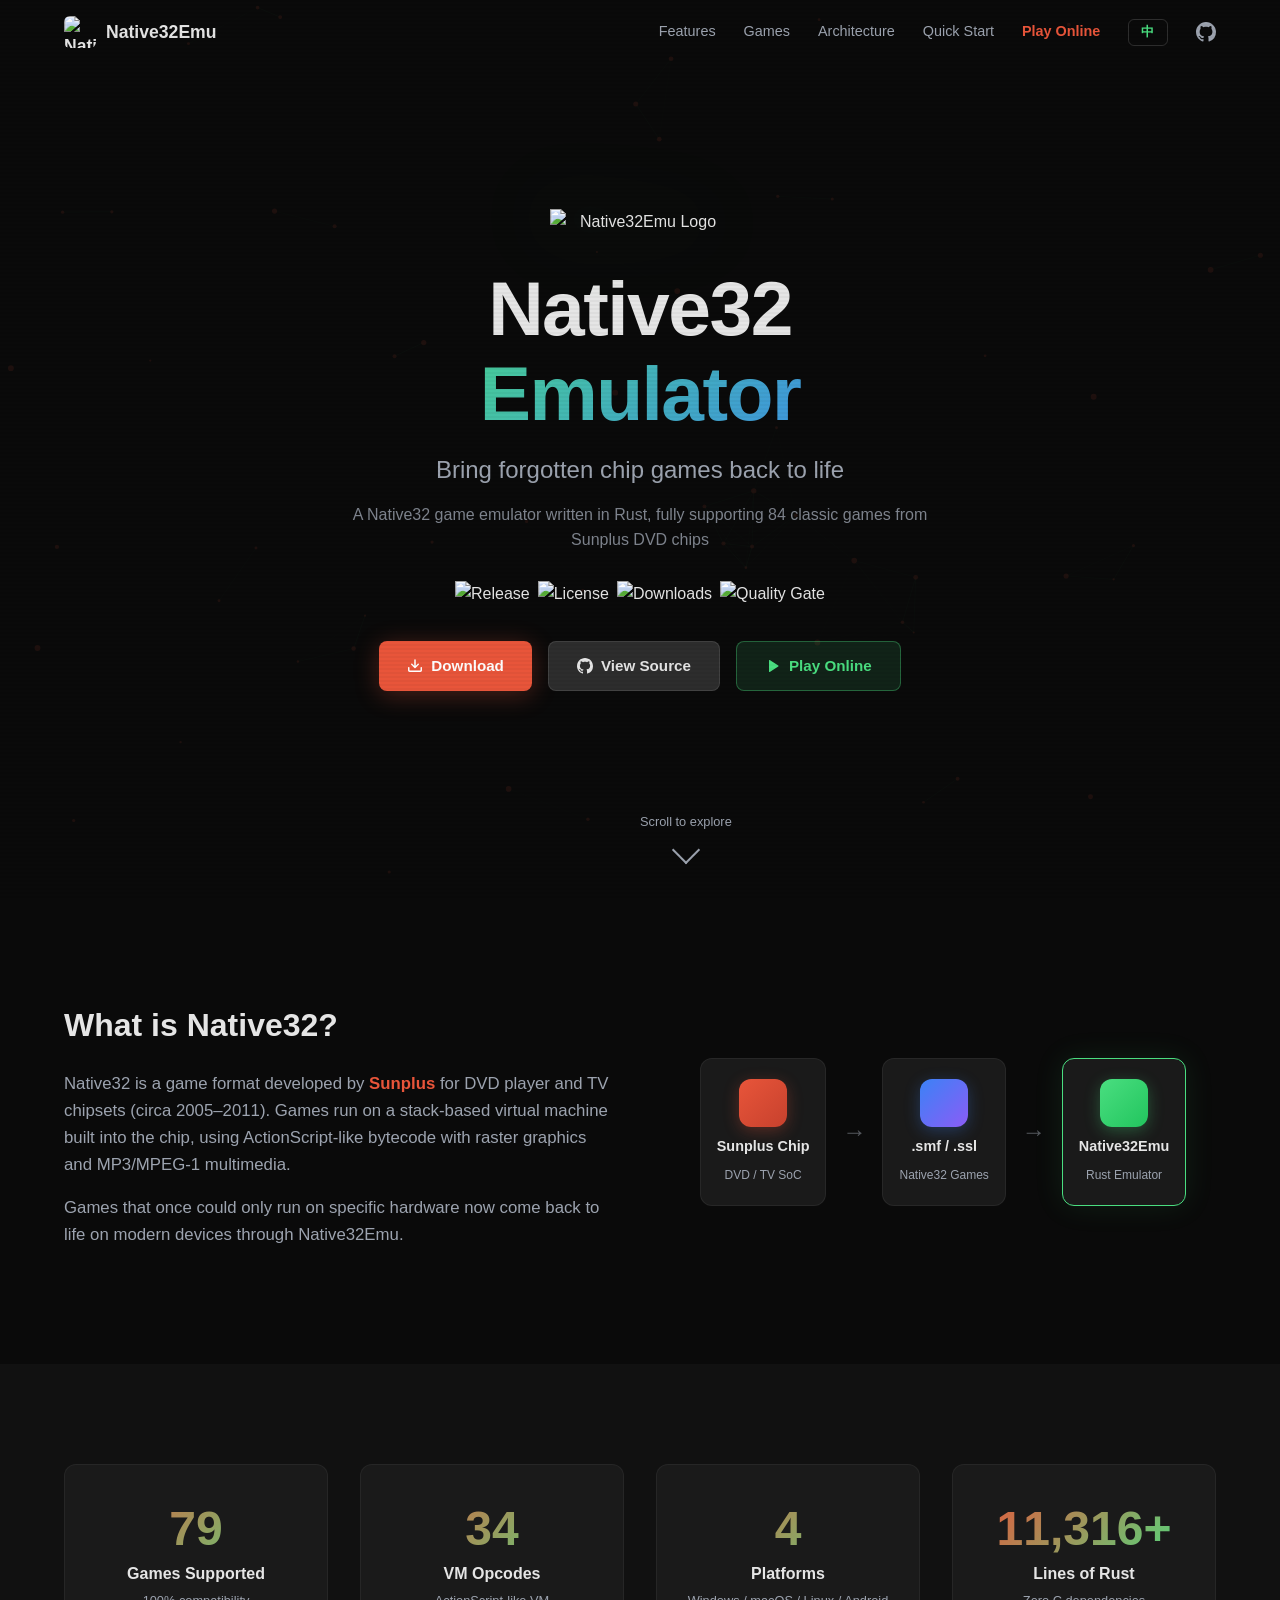
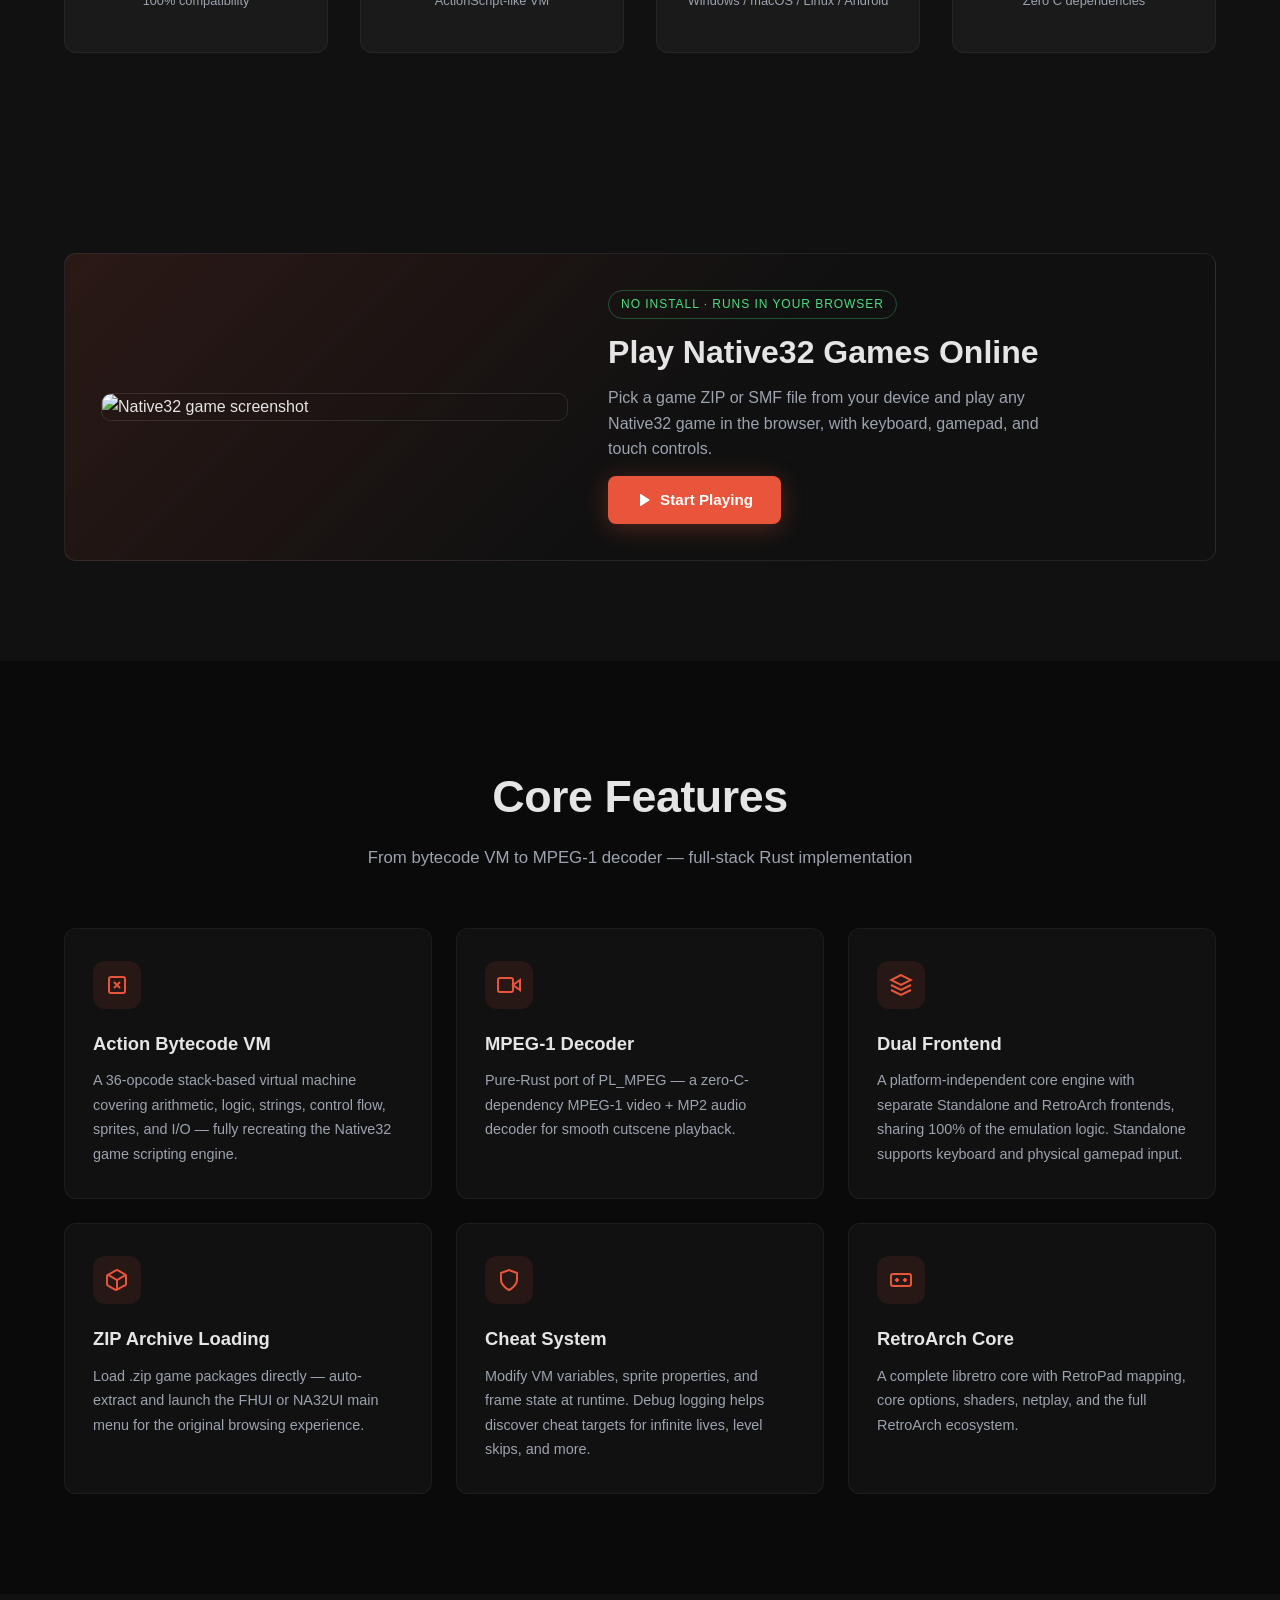
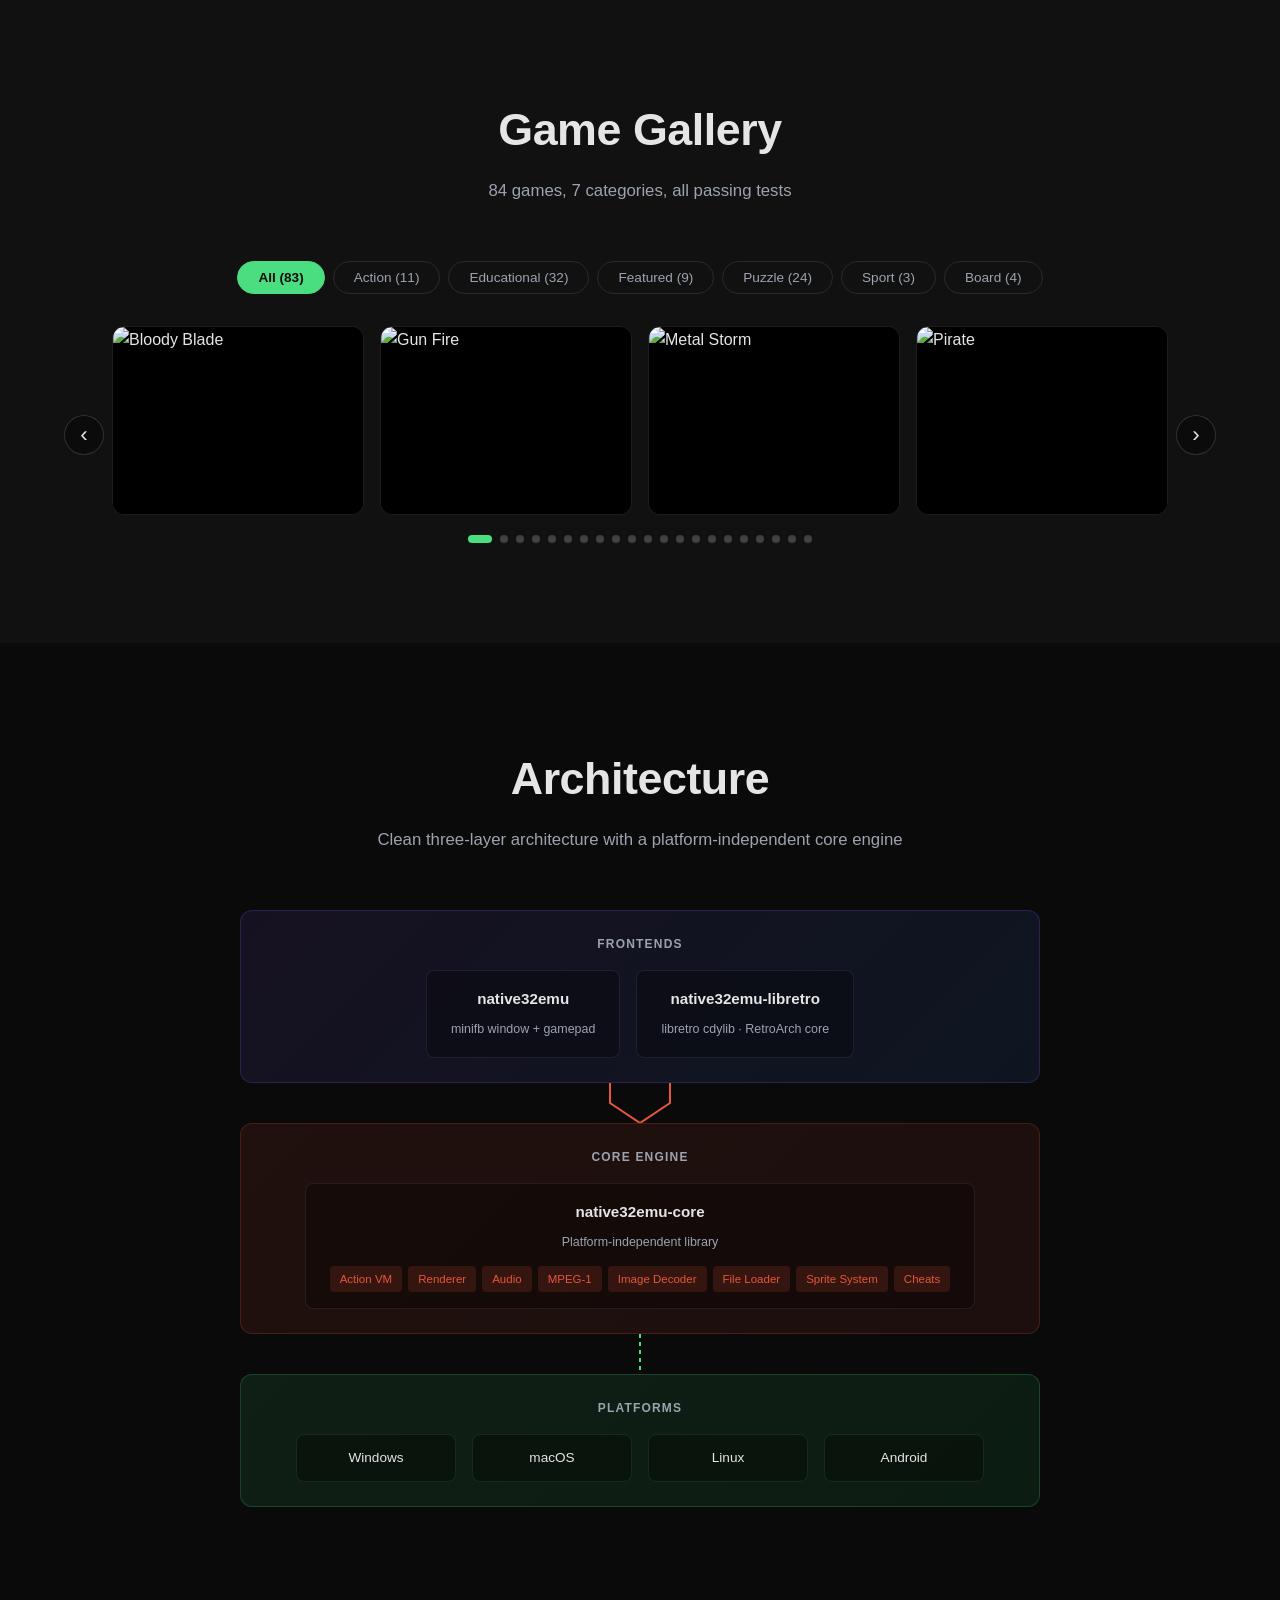
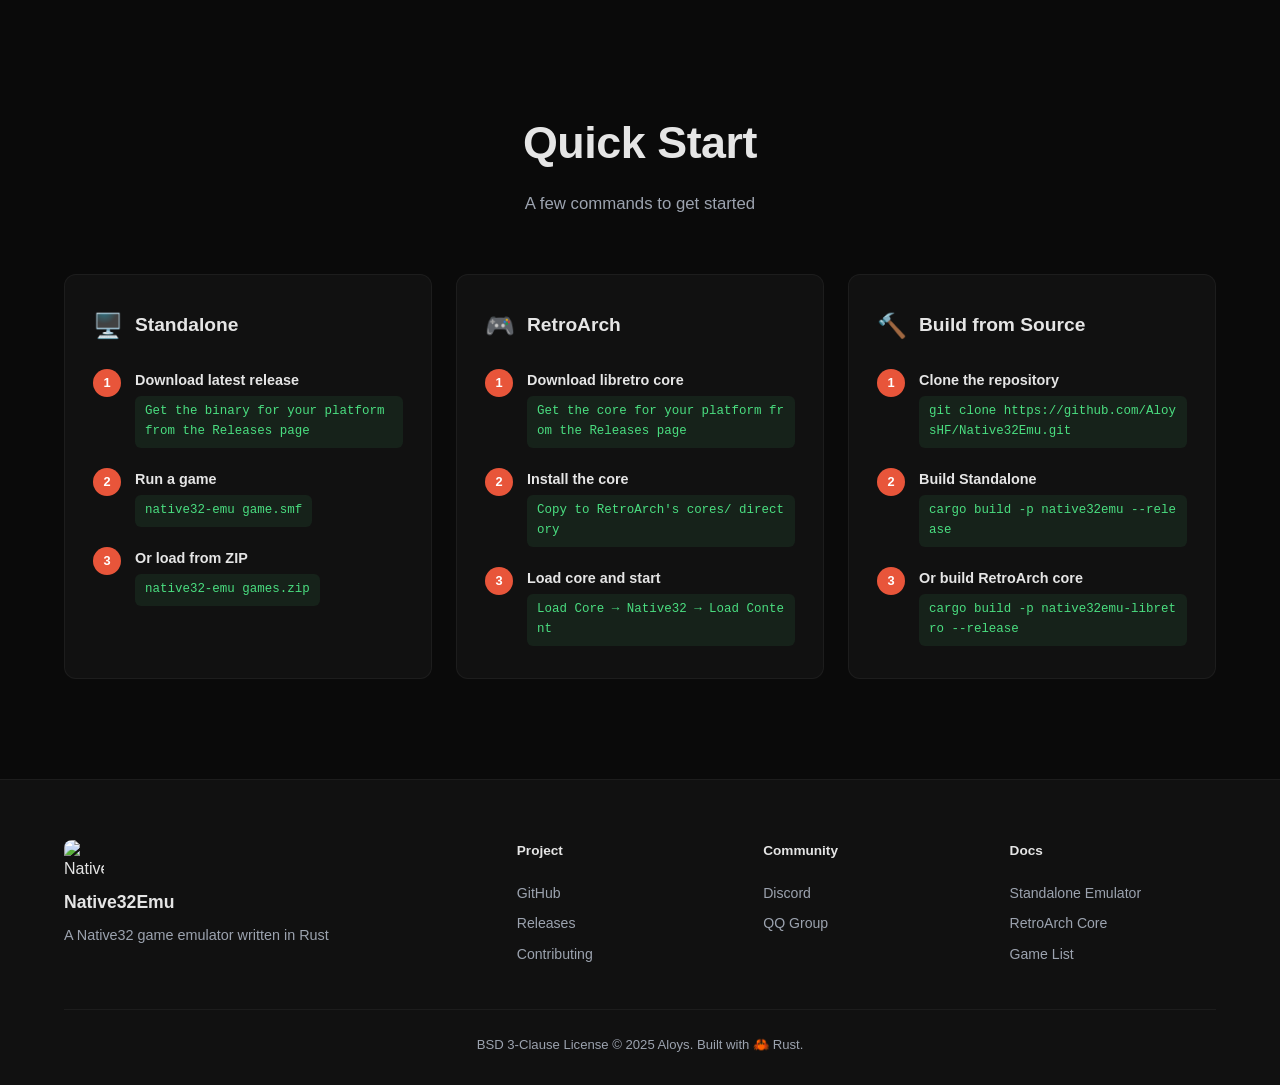
==== commit cf91fb57: "feat(site): let visitors pick any game file for browser play Open the play page on a file picker (cl" ====
--- a/site/index.html
+++ b/site/index.html
@@ -143,15 +143,15 @@
     <div class="container">
       <div class="play-cta fade-in-up">
         <div class="play-cta-cover">
-          <img src="docs/images/EACT/EBBLADE.png" alt="Bloody Blade" loading="lazy">
+          <img src="docs/images/EACT/EBBLADE.png" alt="Native32 game screenshot" loading="lazy">
         </div>
         <div class="play-cta-body">
           <span class="play-cta-badge" data-i18n="play-badge">无需安装 · 浏览器直接运行</span>
-          <h2 data-i18n="play-title">在线体验《赤刃》</h2>
-          <p data-i18n="play-desc">基于 EmulatorJS 的 libretro 核心，在浏览器中直接运行原版 Native32 游戏，支持键盘、手柄和手机触屏。</p>
+          <h2 data-i18n="play-title">在线试玩 Native32 游戏</h2>
+          <p data-i18n="play-desc">选择本机的游戏 ZIP 或 SMF 文件，即可在浏览器中运行任意 Native32 游戏，支持键盘、手柄和手机触屏。</p>
           <a href="play.html" class="btn btn-primary">
             <svg width="16" height="16" viewBox="0 0 16 16" fill="currentColor"><path d="M4 2.5v11a.5.5 0 00.77.42l8.5-5.5a.5.5 0 000-.84l-8.5-5.5A.5.5 0 004 2.5z"/></svg>
-            <span data-i18n="play-cta">开始游戏</span>
+            <span data-i18n="play-cta">开始试玩</span>
           </a>
         </div>
       </div>
--- a/site/css/style.css
+++ b/site/css/style.css
@@ -1383,6 +1383,16 @@
 .play-overlay p { color: var(--text-dim); max-width: 56ch; }
 .play-overlay .btn { margin-top: 4px; }
 .play-overlay[hidden] { display: none; }
+.play-overlay code { font-family: var(--font-mono); font-size: 0.9em; }
+
+.play-picker-error { color: var(--red); font-size: 0.85rem; }
+.play-picker-hint { font-size: 0.78rem; color: #6b7280; }
+.play-picker-hint a { color: var(--text-dim); text-decoration: underline; }
+
+.play-stage.is-drop {
+  border-color: rgba(74, 222, 128, 0.6);
+  box-shadow: 0 0 0 3px rgba(74, 222, 128, 0.18), 0 20px 60px rgba(0, 0, 0, 0.45);
+}
 
 .play-controls {
   margin-top: 16px;
@@ -1405,6 +1415,25 @@
   padding: 1px 6px;
 }
 
+.play-reset {
+  margin-left: auto;
+  padding: 4px 14px;
+  font: inherit;
+  font-size: 0.8rem;
+  color: var(--text-dim);
+  background: transparent;
+  border: 1px solid rgba(255, 255, 255, 0.2);
+  border-radius: 999px;
+  cursor: pointer;
+}
+
+.play-reset:hover {
+  color: var(--green);
+  border-color: rgba(74, 222, 128, 0.4);
+}
+
+.play-reset[hidden] { display: none; }
+
 .play-note { margin-top: 12px; font-size: 0.8rem; color: #6b7280; }
 .play-note a { color: var(--text-dim); text-decoration: underline; }
 
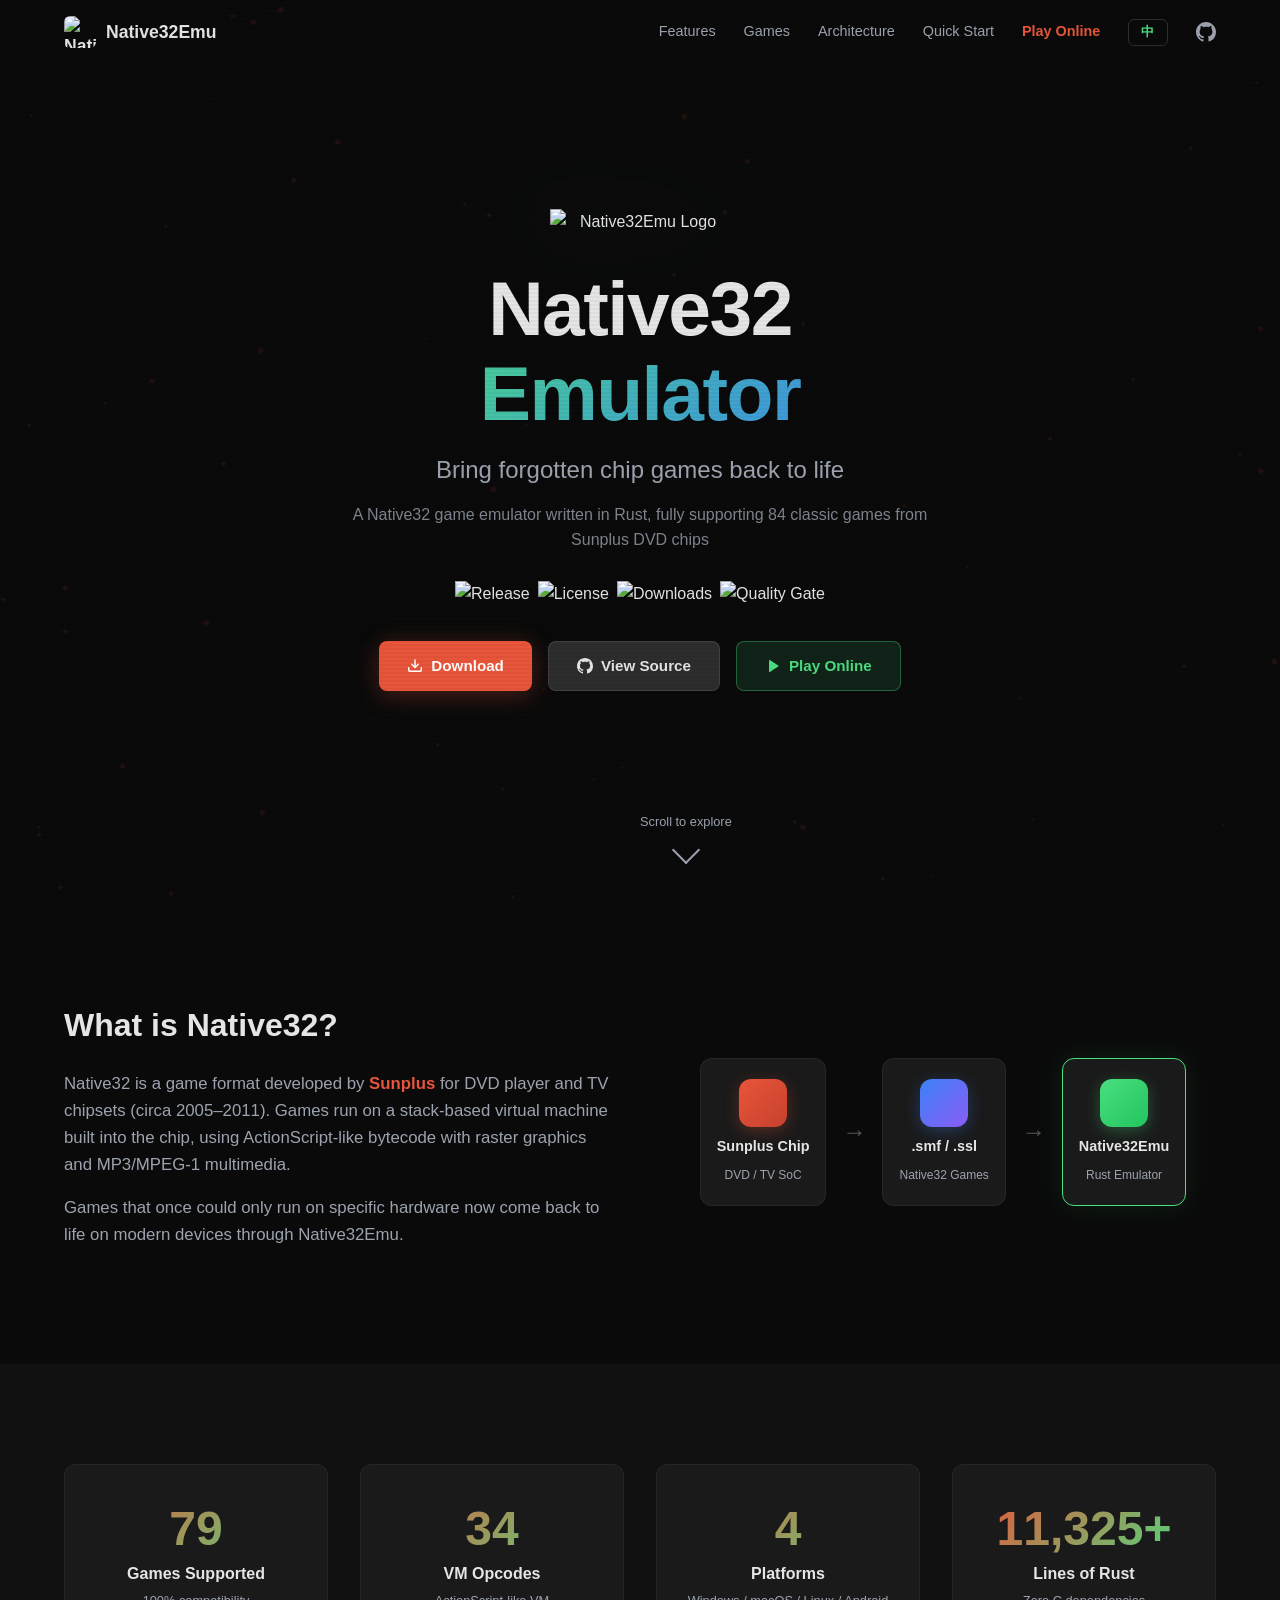
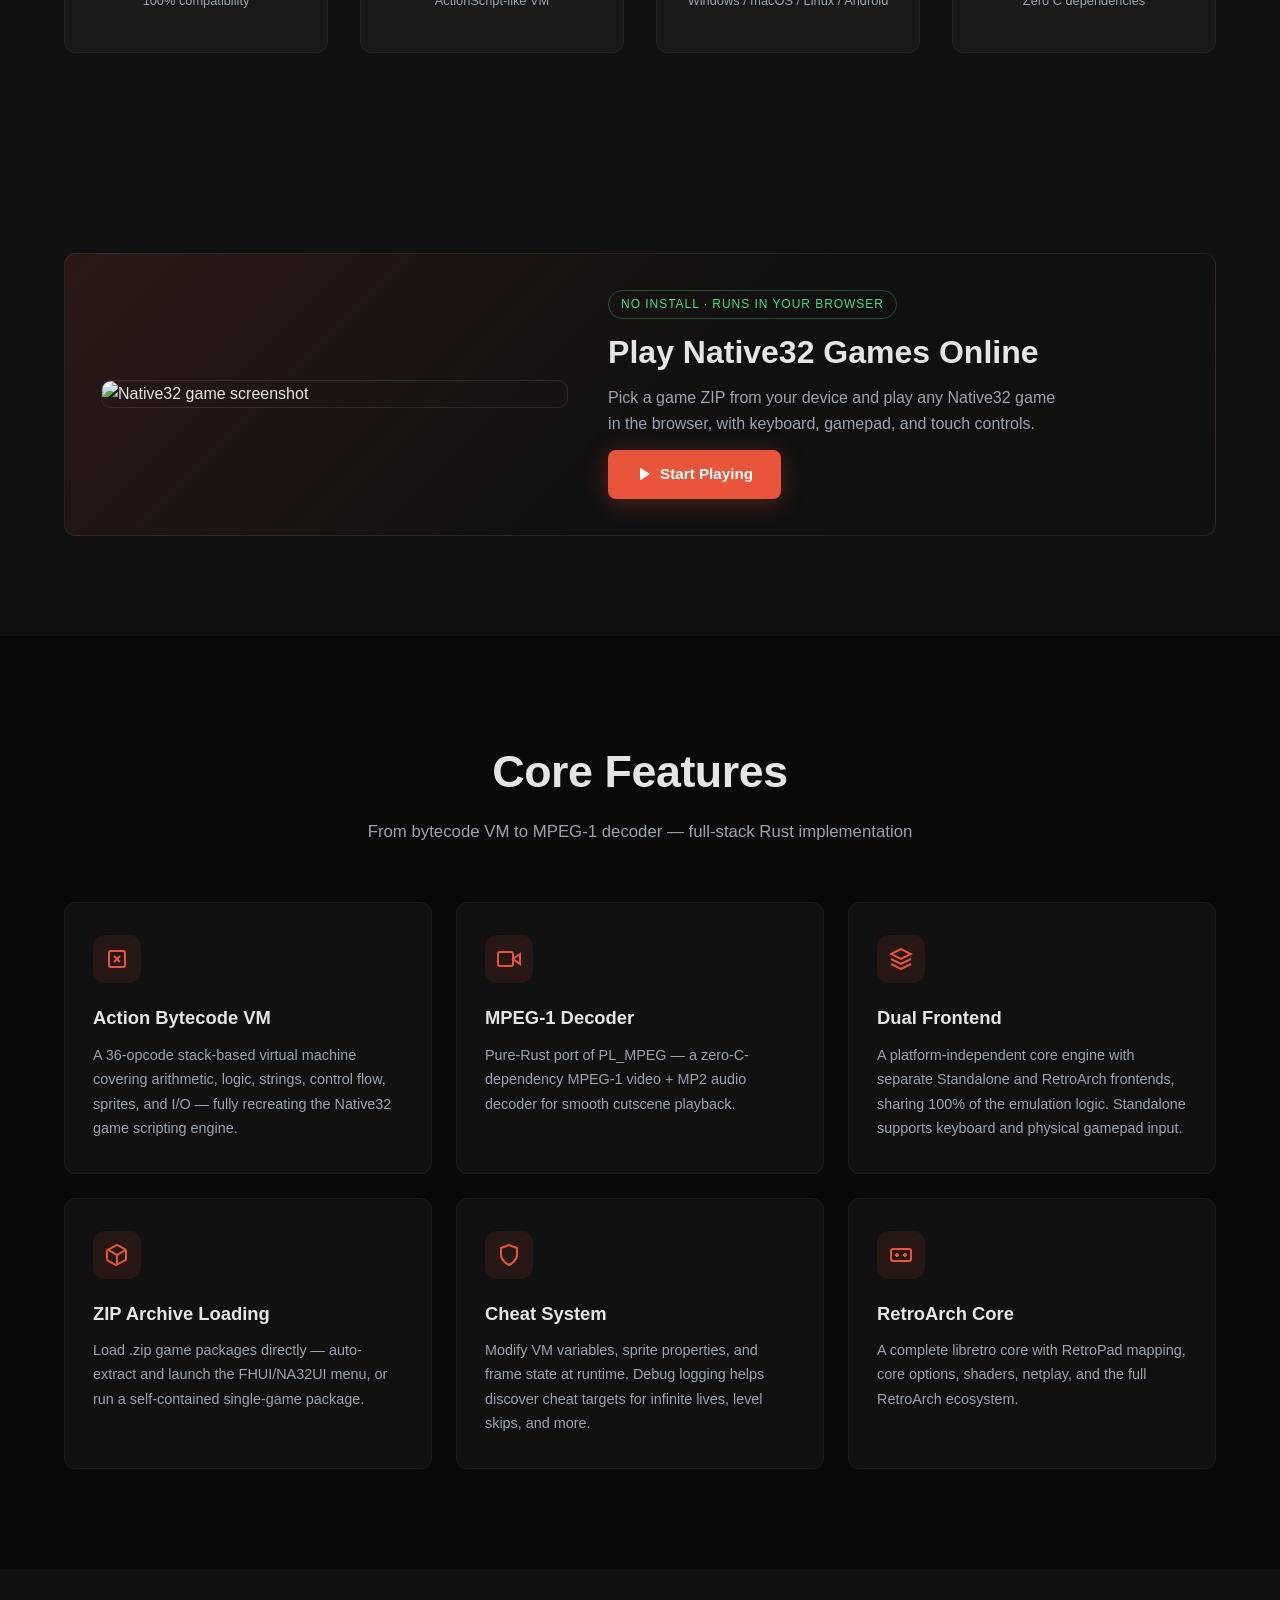
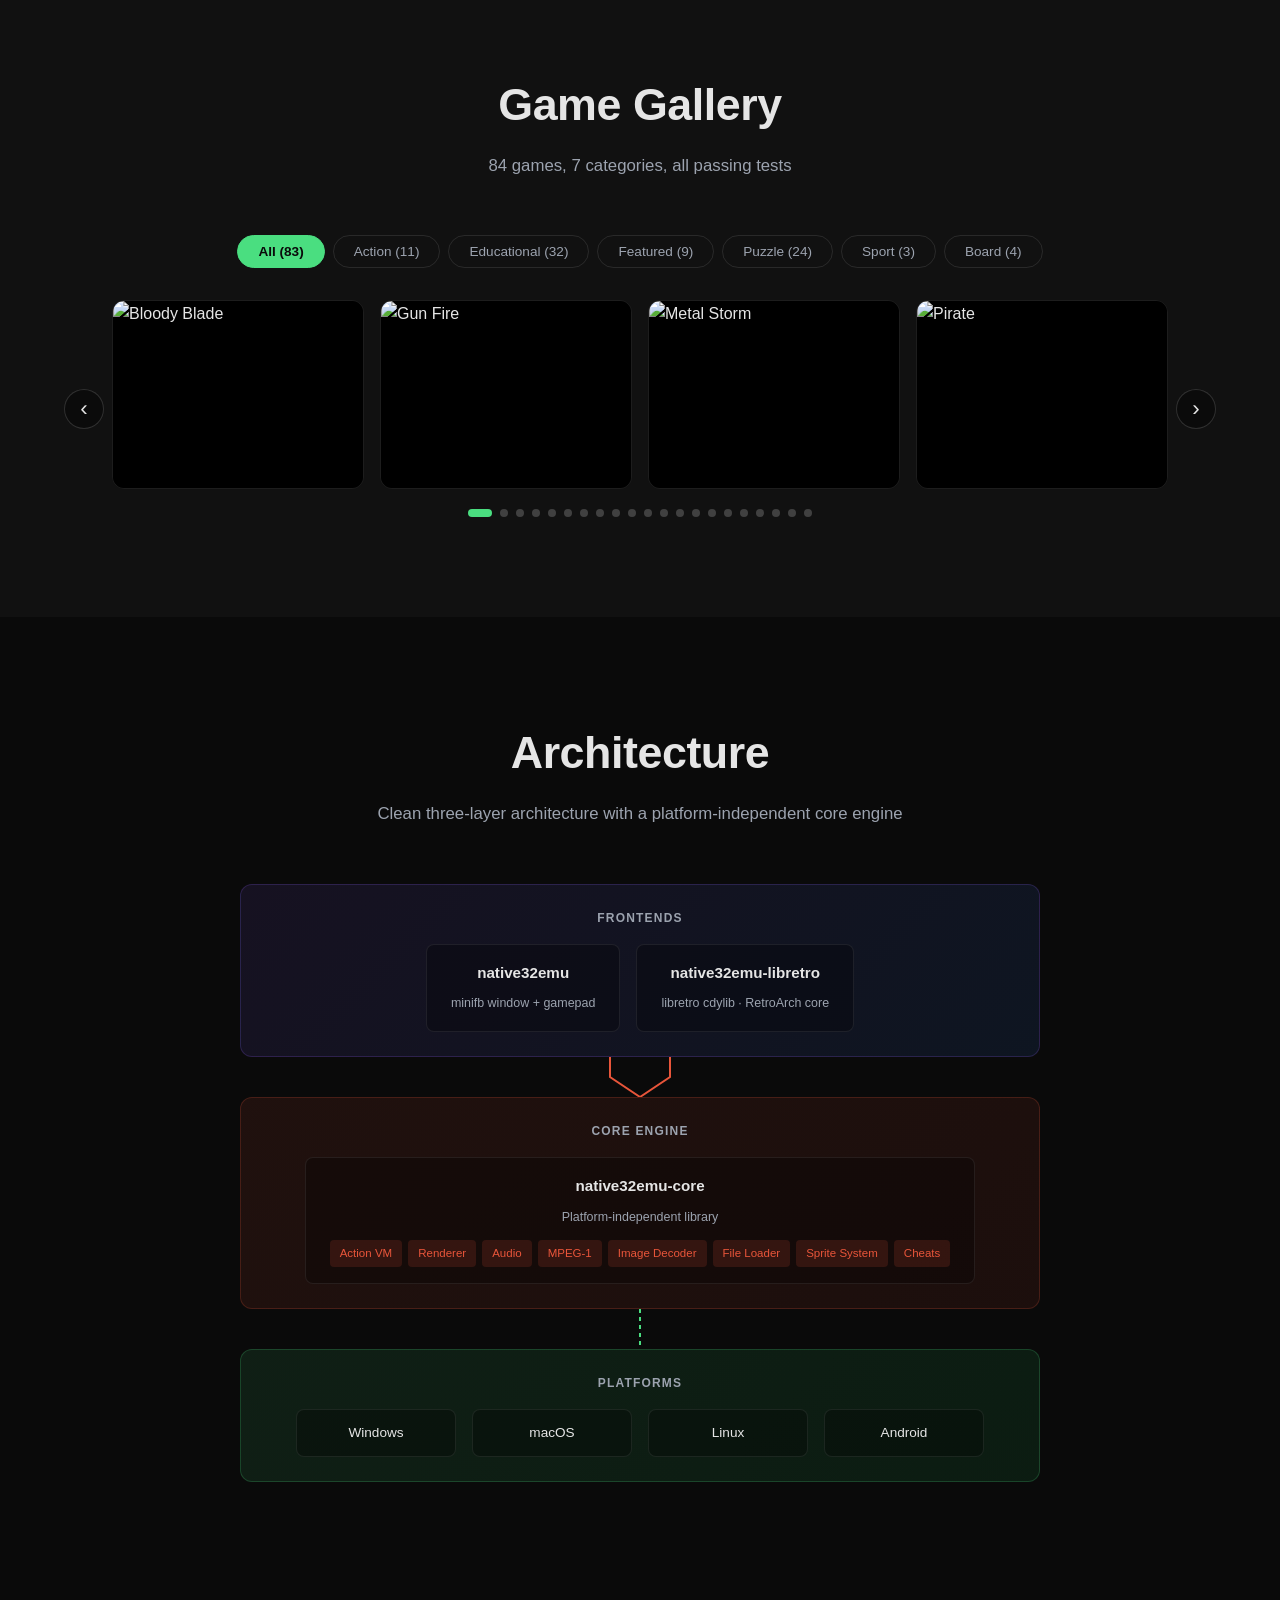
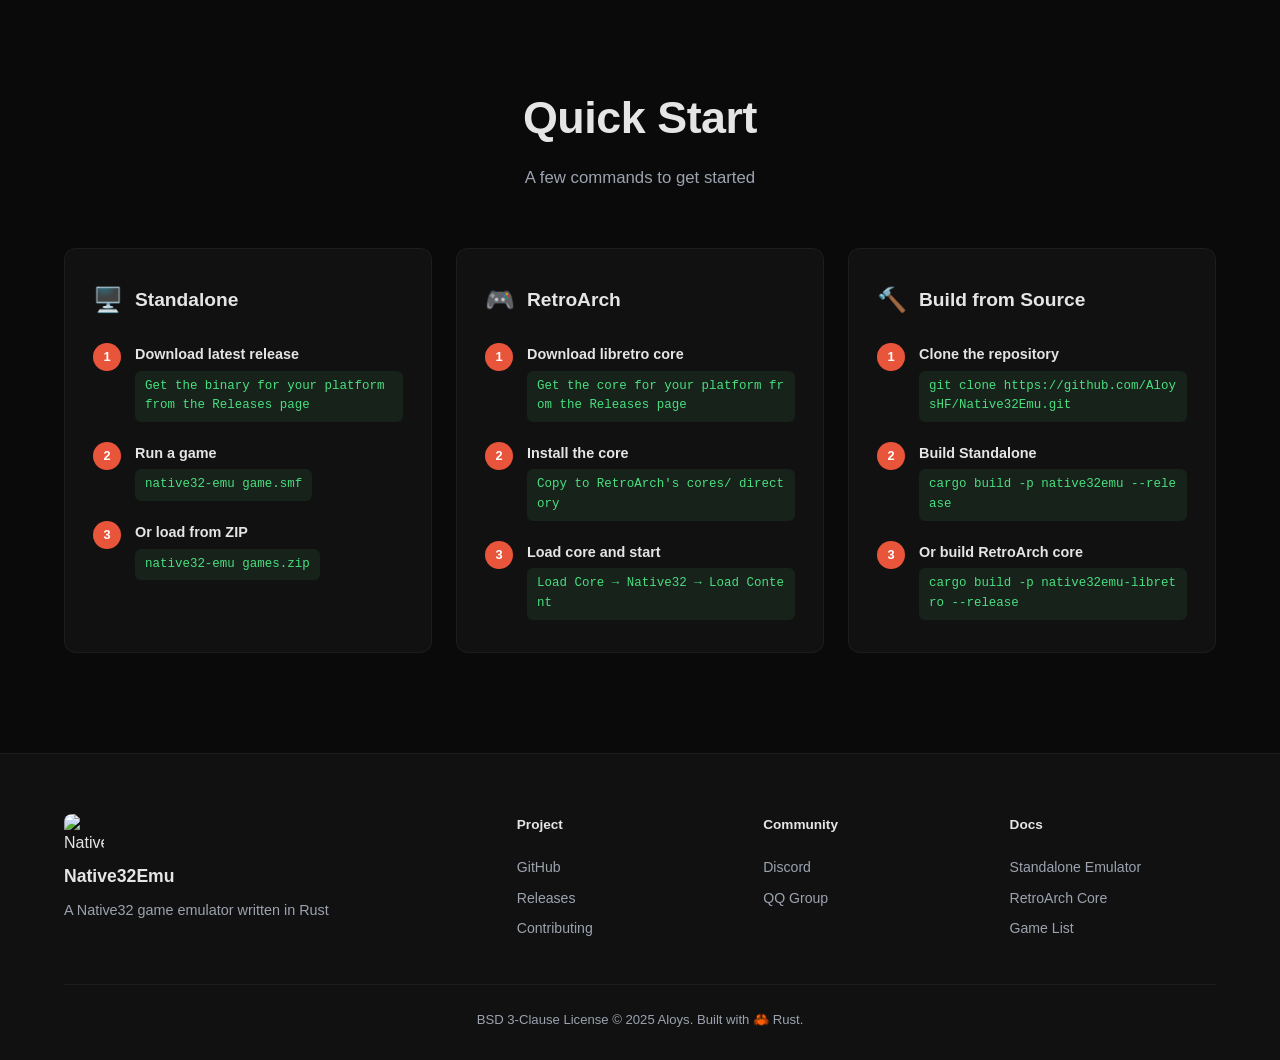
==== commit 8395d544: "feat(zip): package each game as a self-contained archive Multi-file Native32 games reference SSL sce" ====
--- a/site/index.html
+++ b/site/index.html
@@ -148,7 +148,7 @@
         <div class="play-cta-body">
           <span class="play-cta-badge" data-i18n="play-badge">无需安装 · 浏览器直接运行</span>
           <h2 data-i18n="play-title">在线试玩 Native32 游戏</h2>
-          <p data-i18n="play-desc">选择本机的游戏 ZIP 或 SMF 文件，即可在浏览器中运行任意 Native32 游戏，支持键盘、手柄和手机触屏。</p>
+          <p data-i18n="play-desc">选择本机的游戏 ZIP 包，即可在浏览器中运行任意 Native32 游戏，支持键盘、手柄和手机触屏。</p>
           <a href="play.html" class="btn btn-primary">
             <svg width="16" height="16" viewBox="0 0 16 16" fill="currentColor"><path d="M4 2.5v11a.5.5 0 00.77.42l8.5-5.5a.5.5 0 000-.84l-8.5-5.5A.5.5 0 004 2.5z"/></svg>
             <span data-i18n="play-cta">开始试玩</span>
@@ -190,7 +190,7 @@
             <svg viewBox="0 0 24 24" fill="none" stroke="currentColor" stroke-width="2"><path d="M21 16V8a2 2 0 00-1-1.73l-7-4a2 2 0 00-2 0l-7 4A2 2 0 002 8v8a2 2 0 001 1.73l7 4a2 2 0 002 0l7-4A2 2 0 0021 16z"/><polyline points="3.27 6.96 12 12.01 20.73 6.96"/><line x1="12" y1="22.08" x2="12" y2="12"/></svg>
           </div>
           <h3 data-i18n="feat-zip-title">ZIP 包加载</h3>
-          <p data-i18n="feat-zip-desc">直接加载 .zip 游戏包，自动解压并启动 FHUI 或 NA32UI 主菜单，还原原始的游戏浏览体验。</p>
+          <p data-i18n="feat-zip-desc">直接加载 .zip 游戏包，自动解压并启动 FHUI 或 NA32UI 主菜单，或直接运行自包含的单款游戏包。</p>
         </div>
         <div class="feature-card fade-in-up">
           <div class="feature-icon">
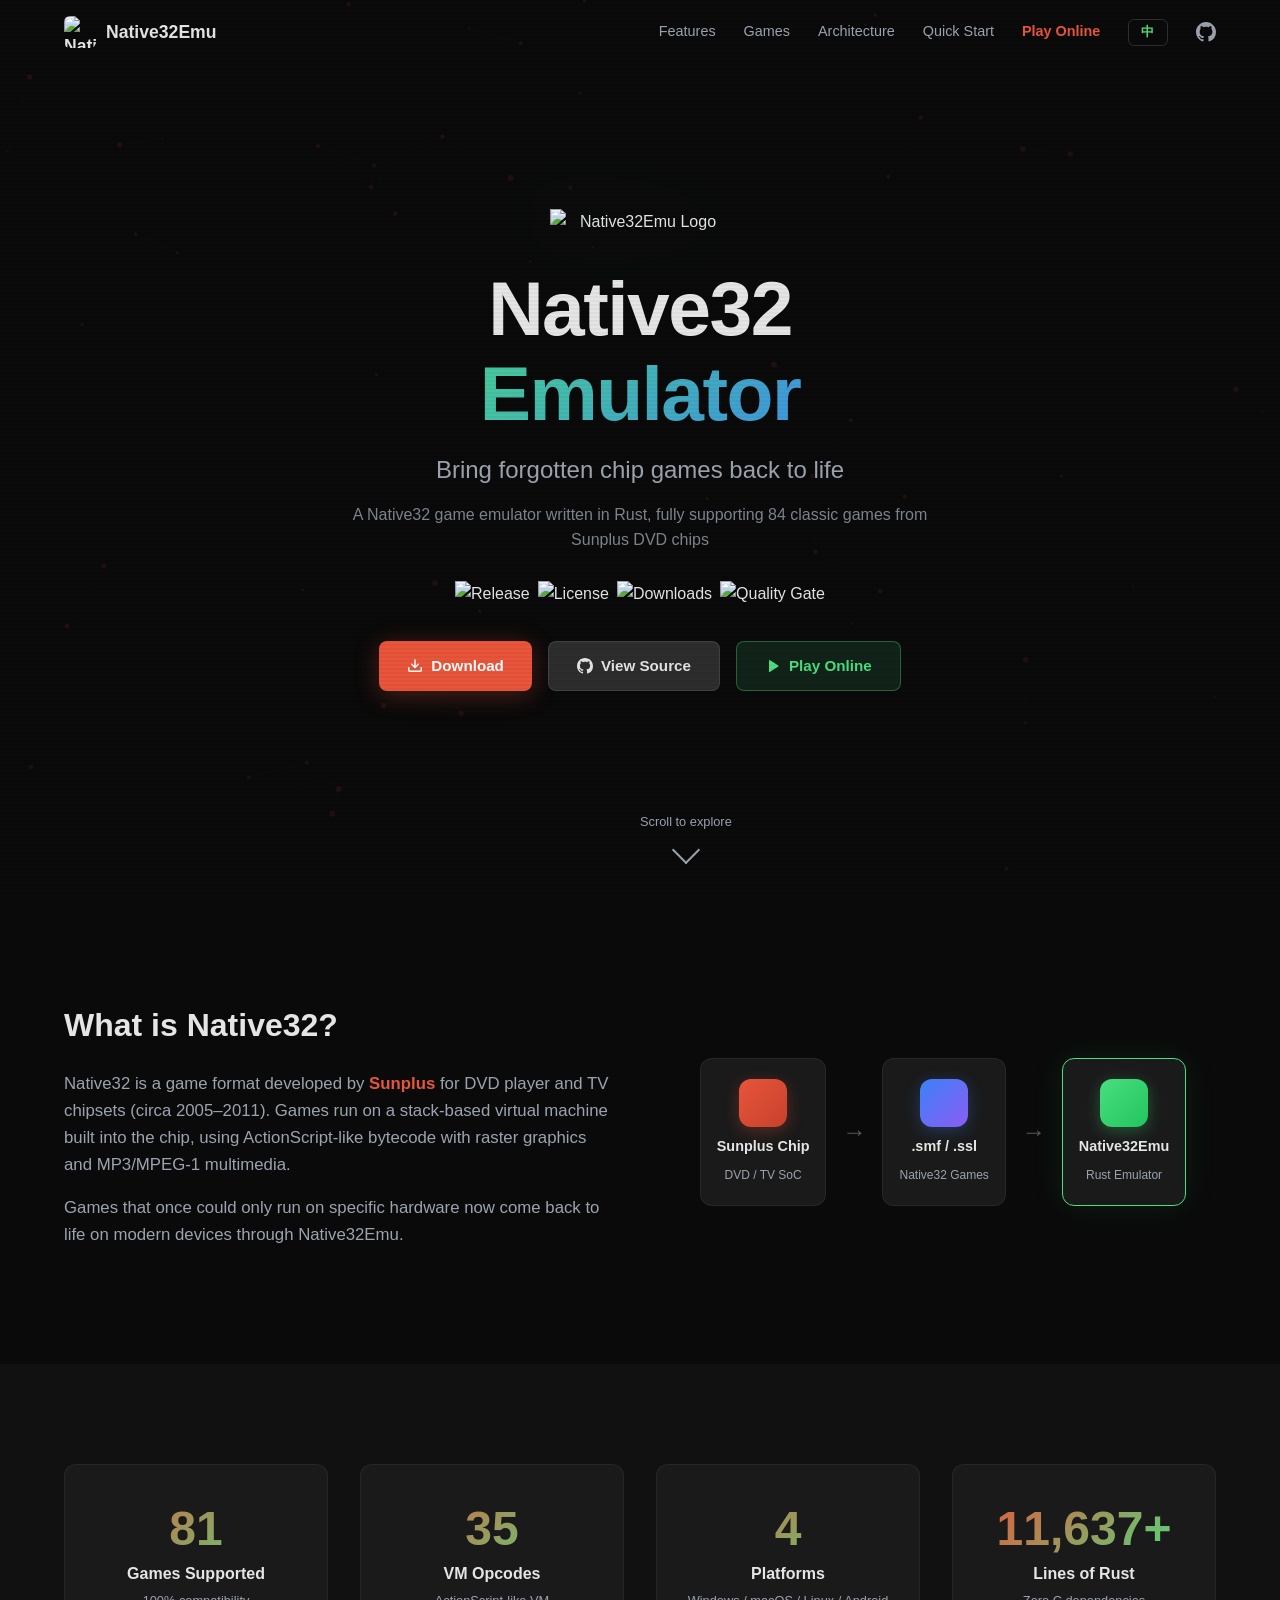
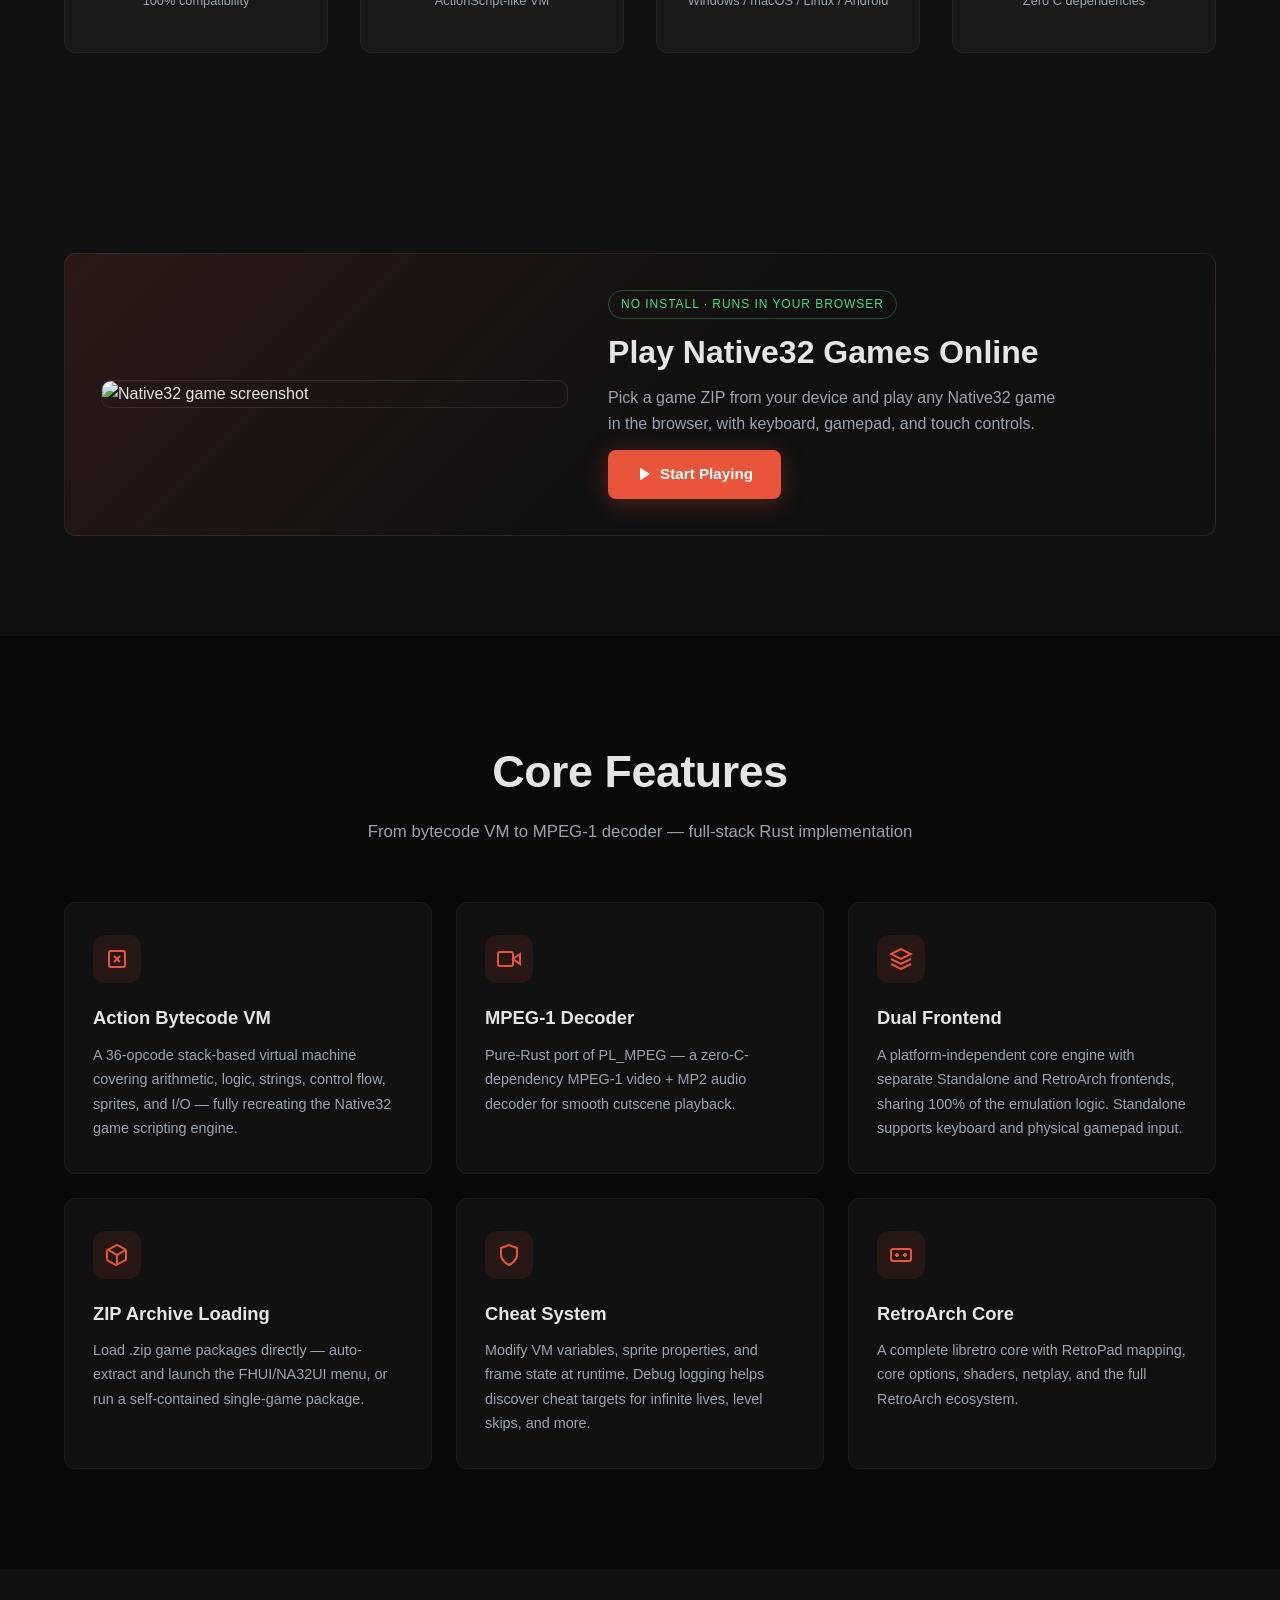
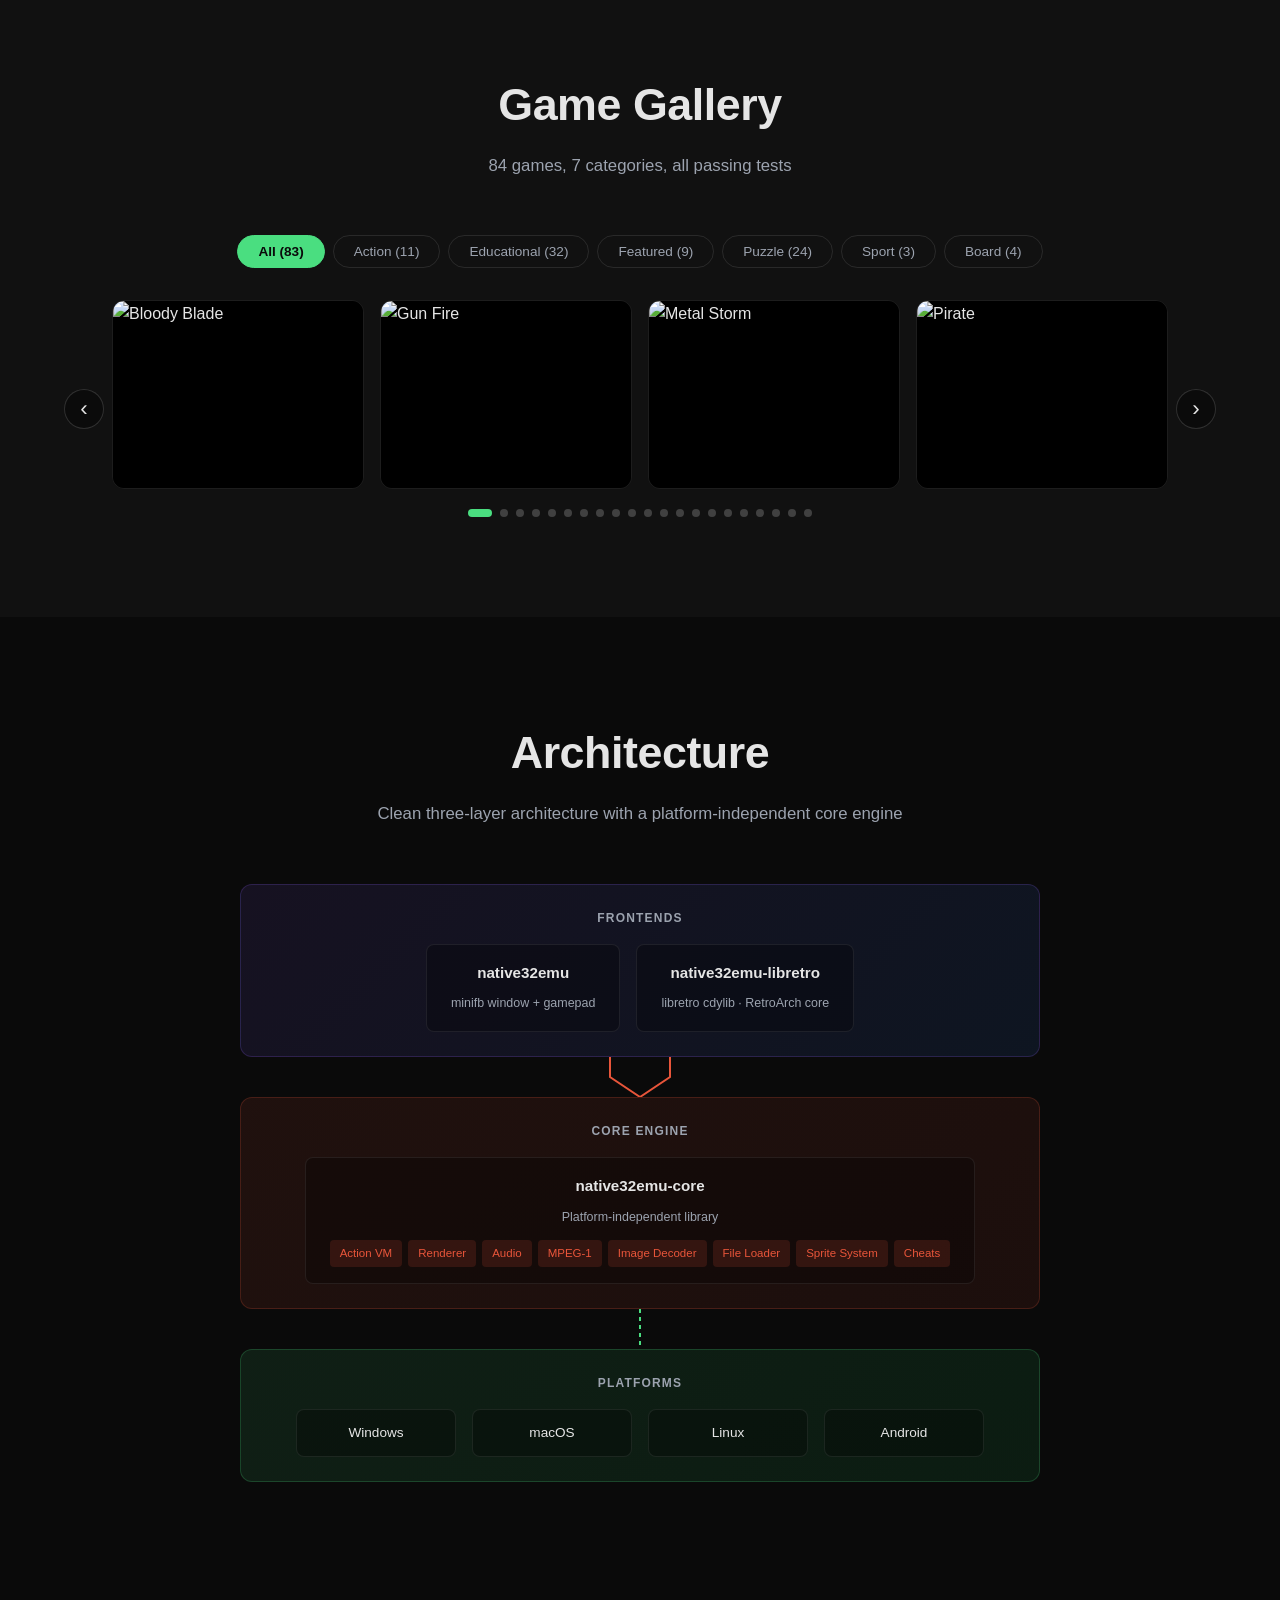
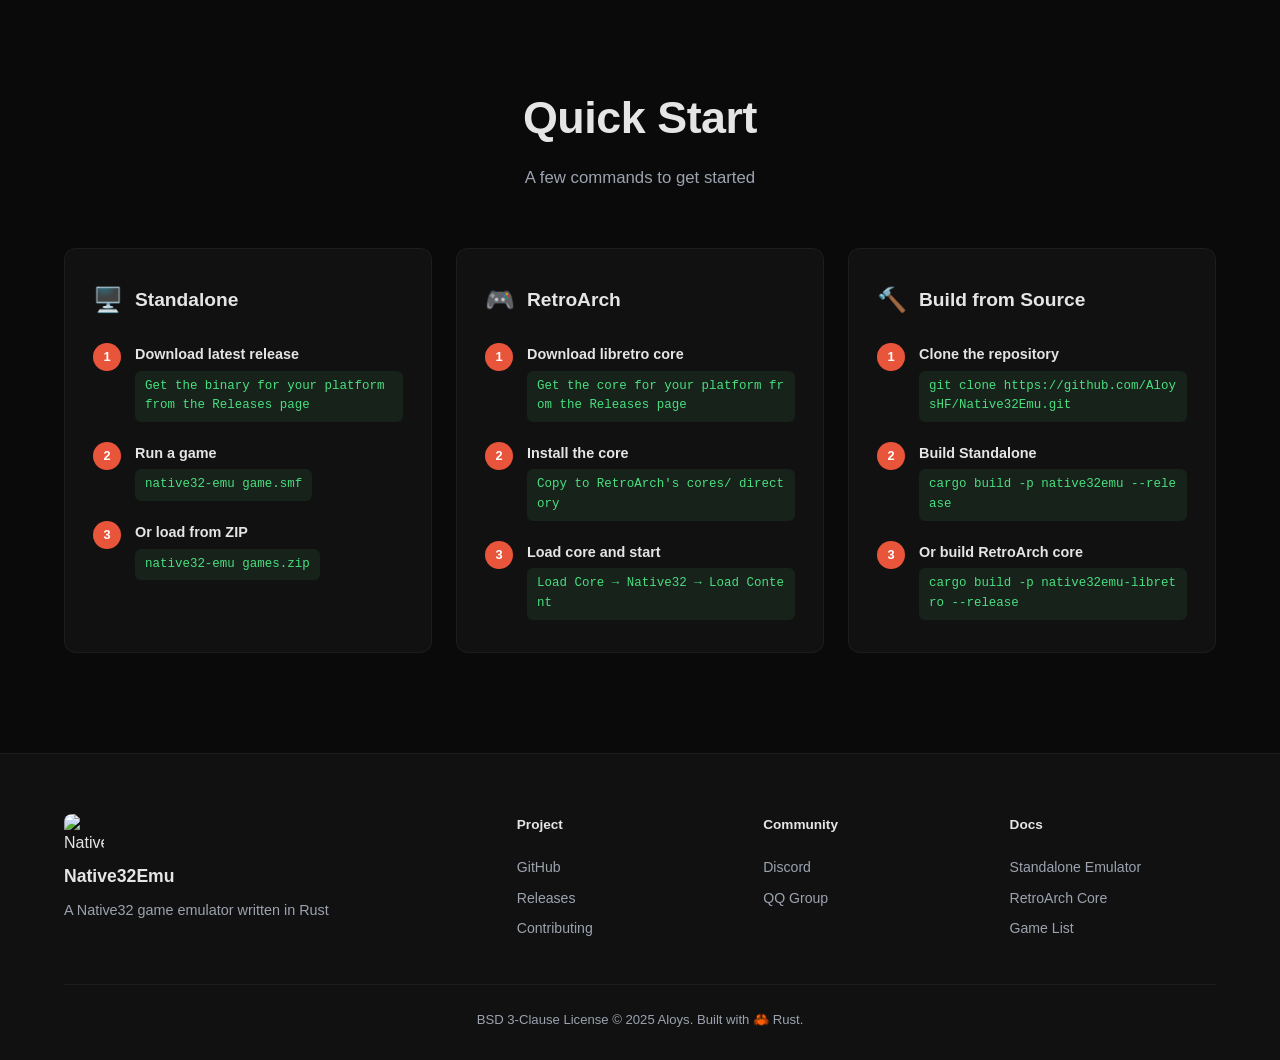
==== commit 045c0b1c: "Use the final square logo and drop the obsolete SVG logos" ====
--- a/site/index.html
+++ b/site/index.html
@@ -41,7 +41,7 @@
     </div>
     <div class="hero-content">
       <div class="hero-chip">
-        <img src="res/logo.svg" alt="Native32Emu Logo" class="hero-logo">
+        <img src="res/logo.png" alt="Native32Emu Logo" class="hero-logo">
       </div>
       <h1 class="hero-title">
         <span class="hero-title-line">Native32</span>
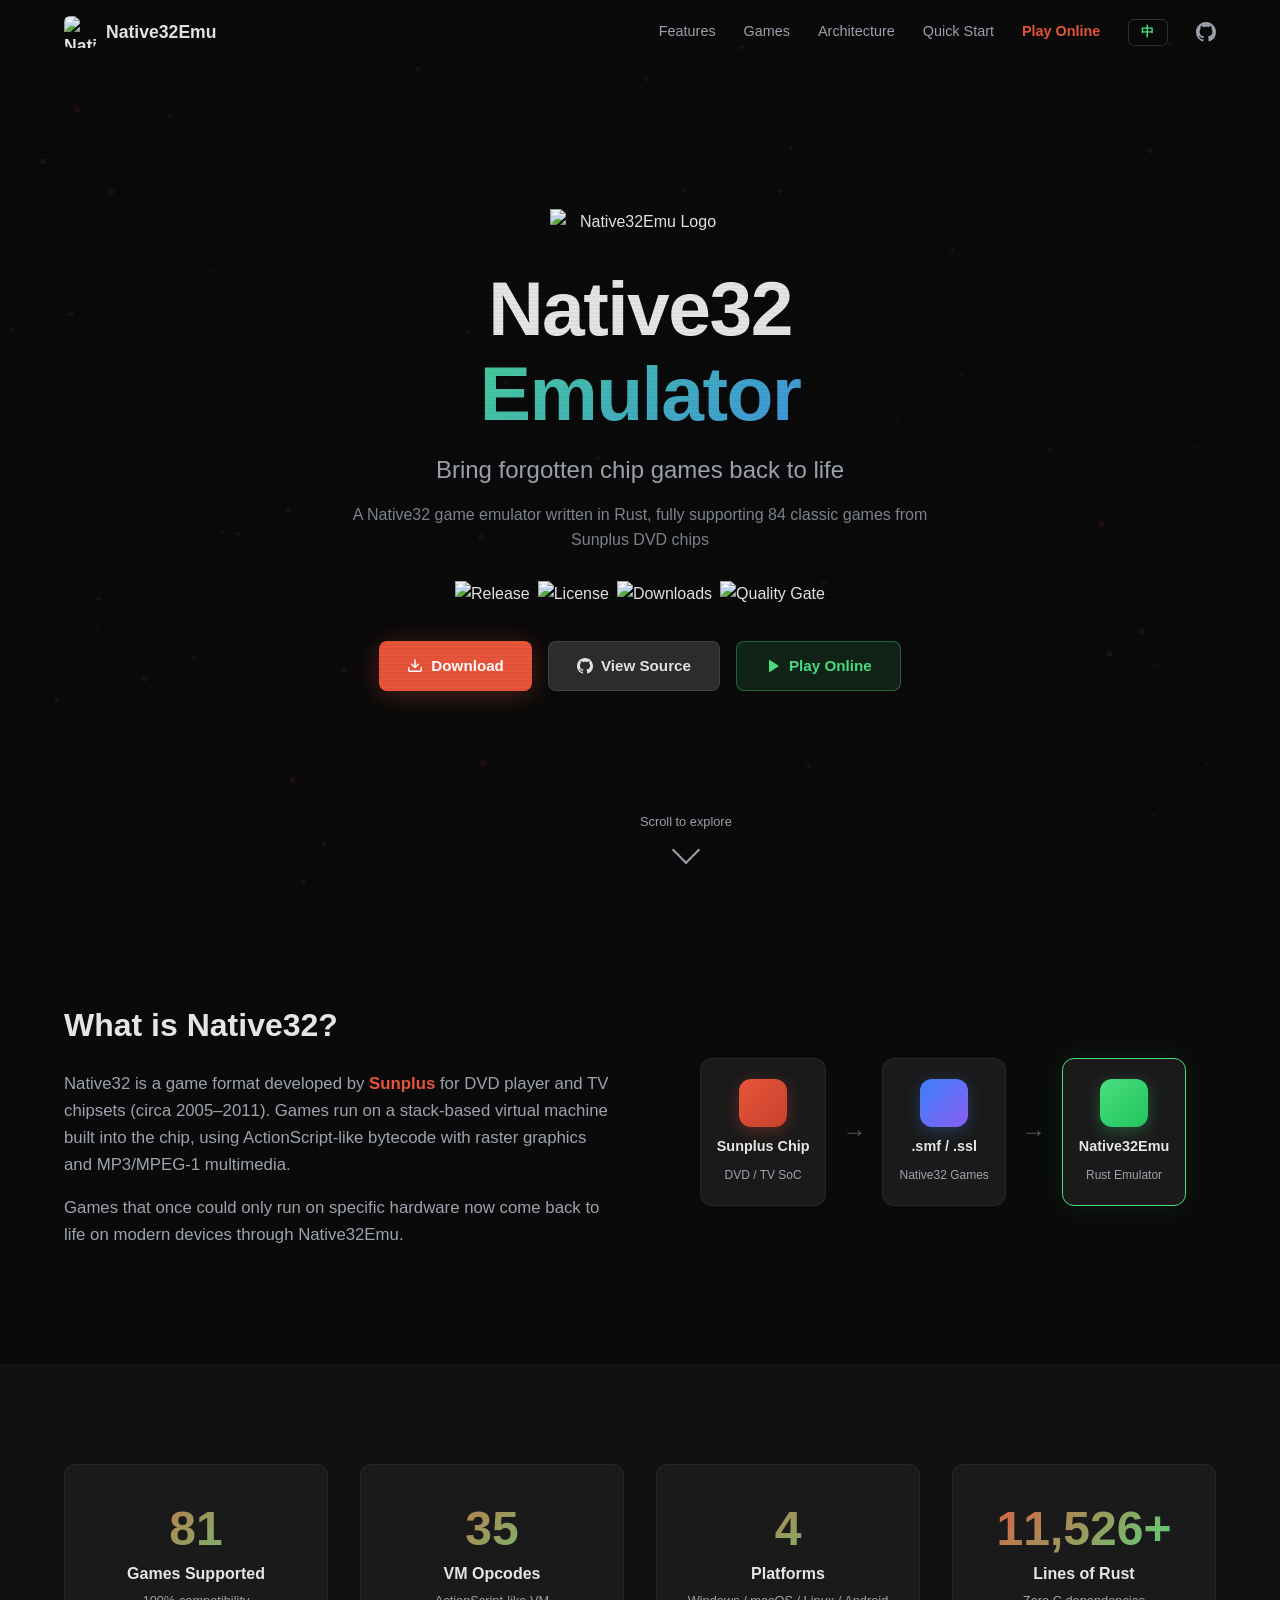
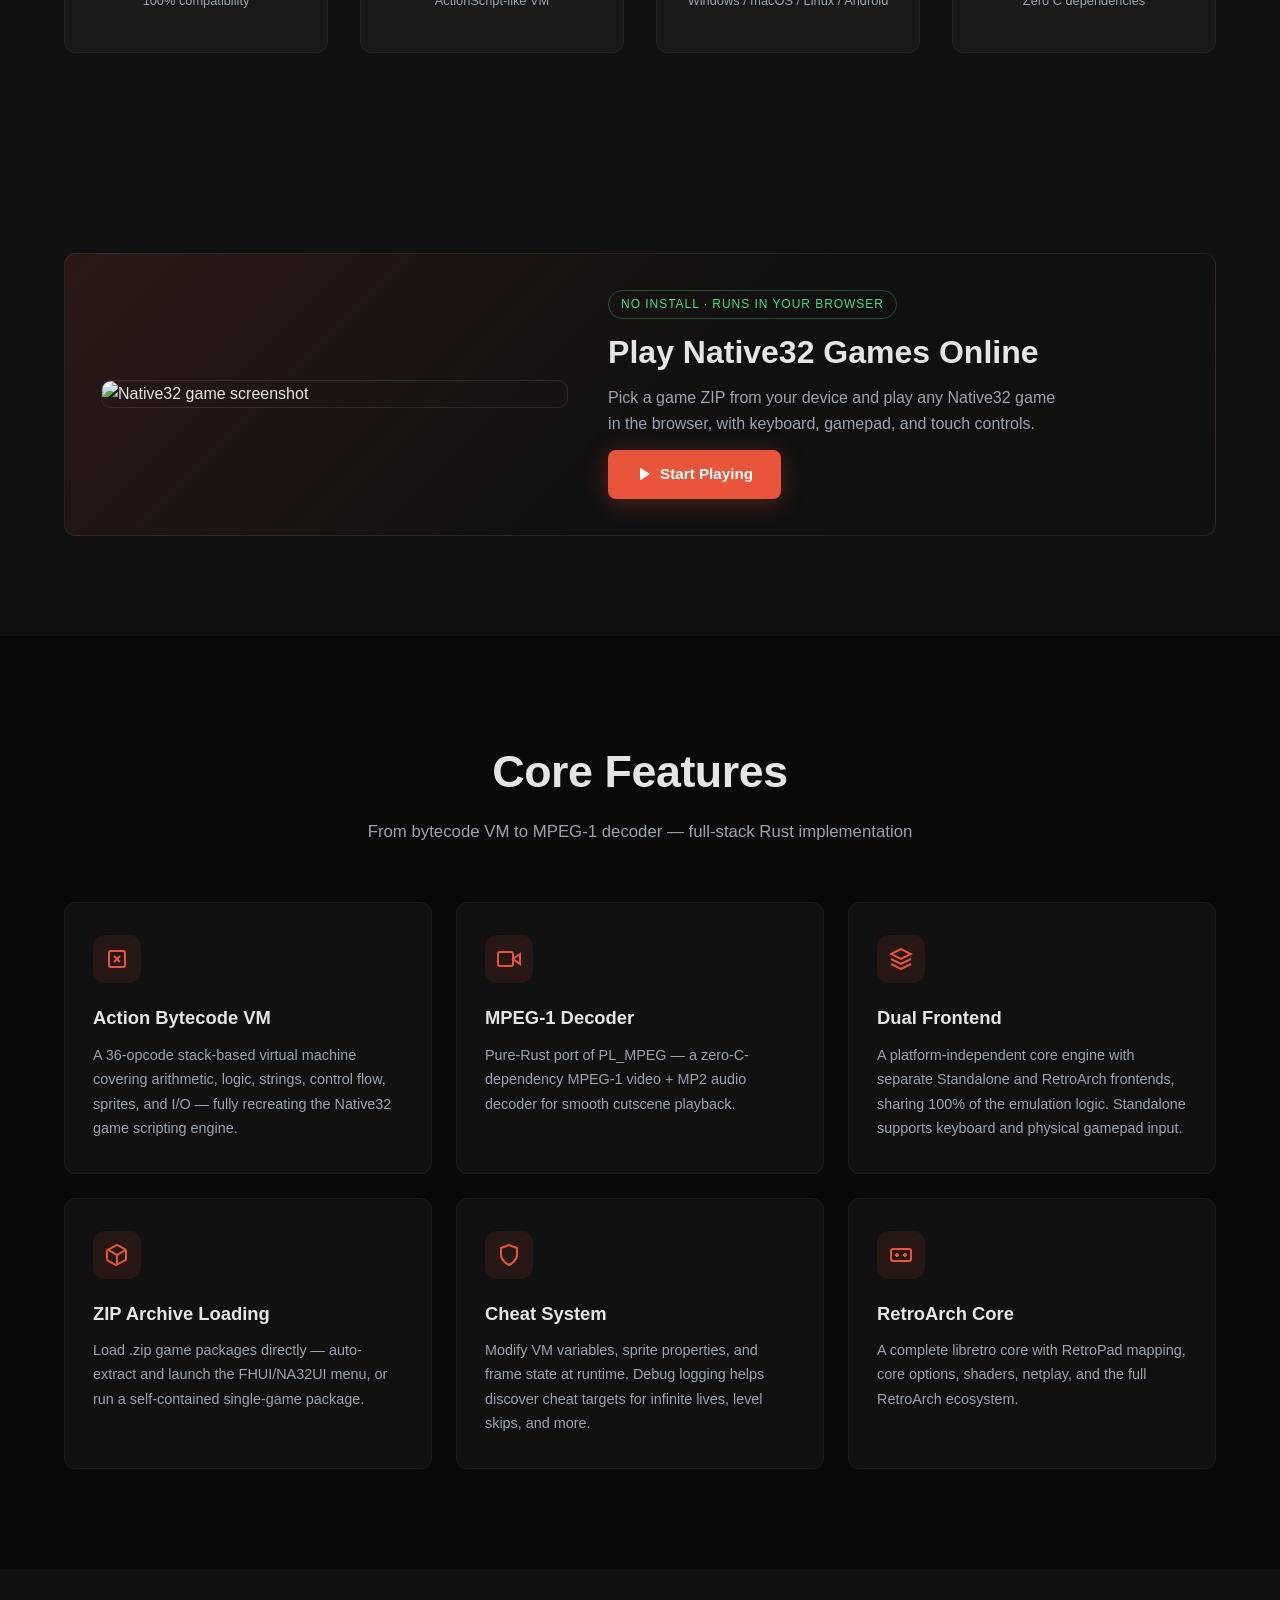
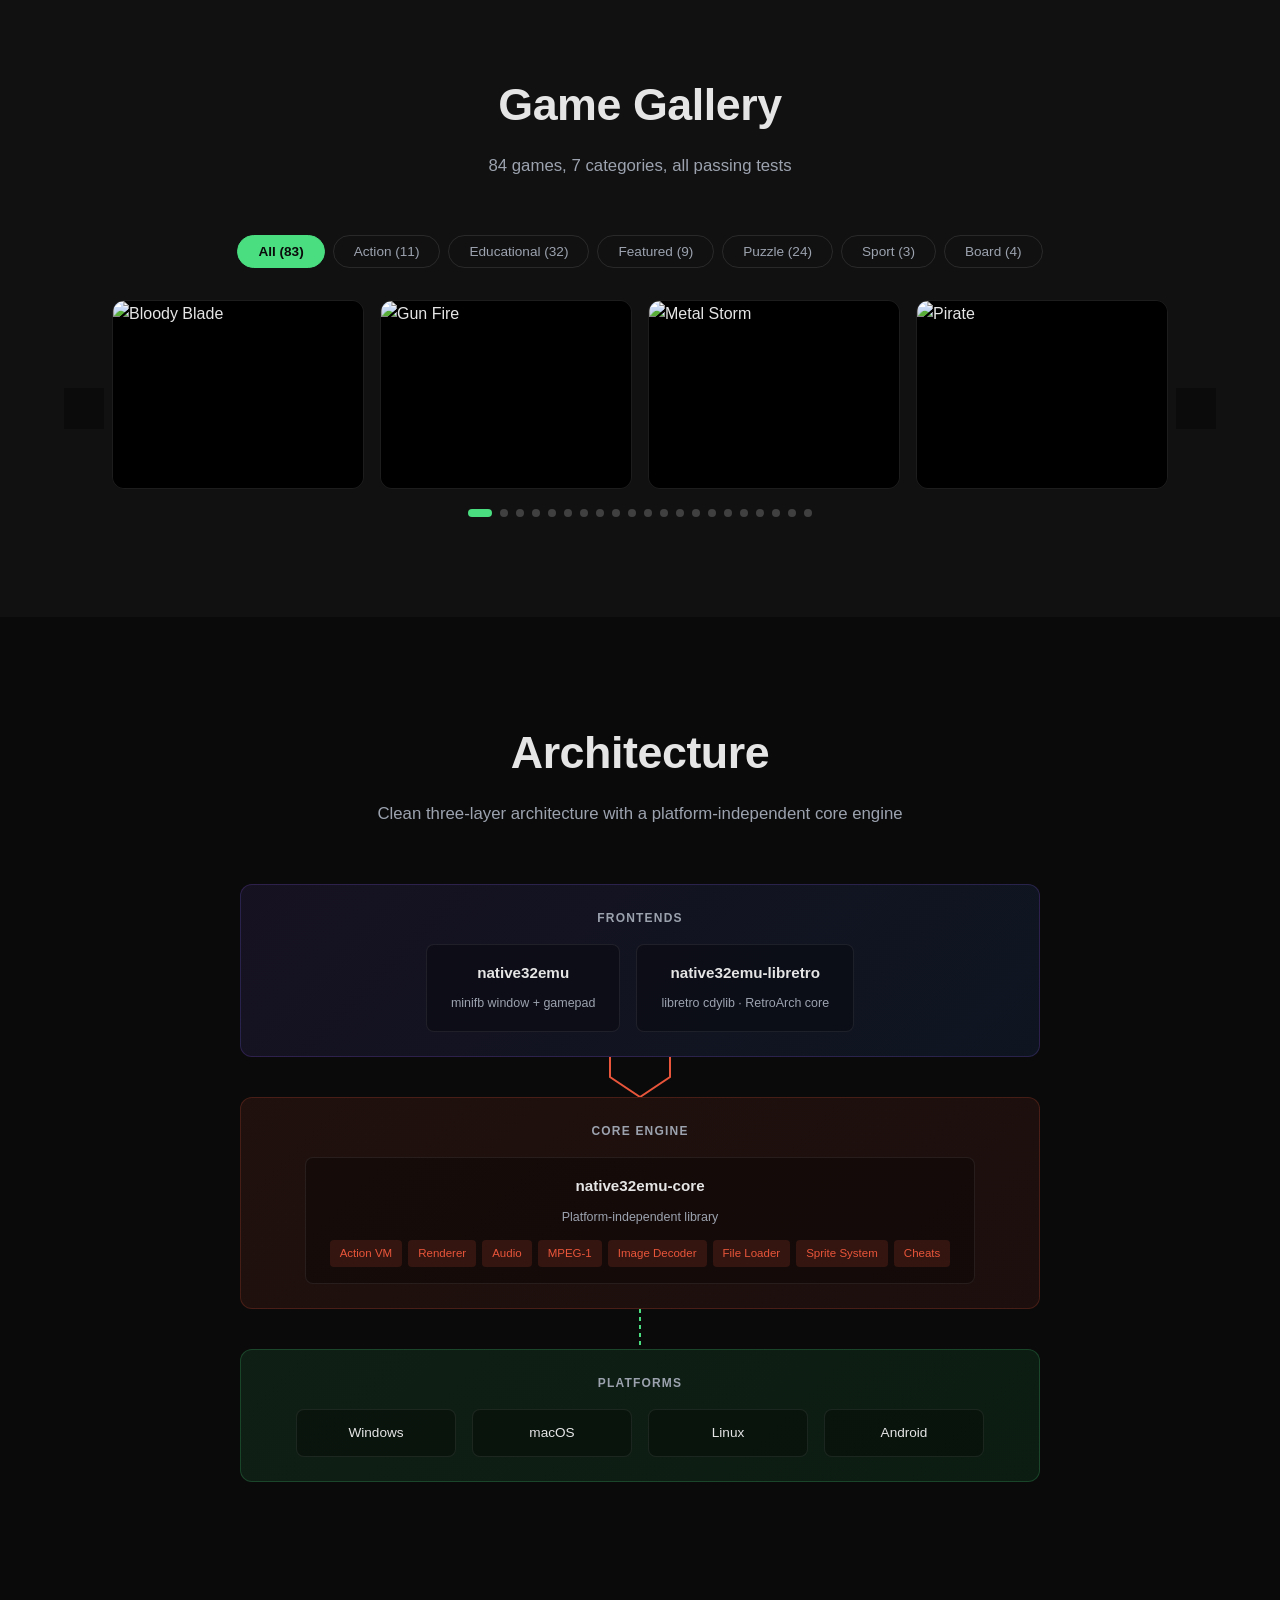
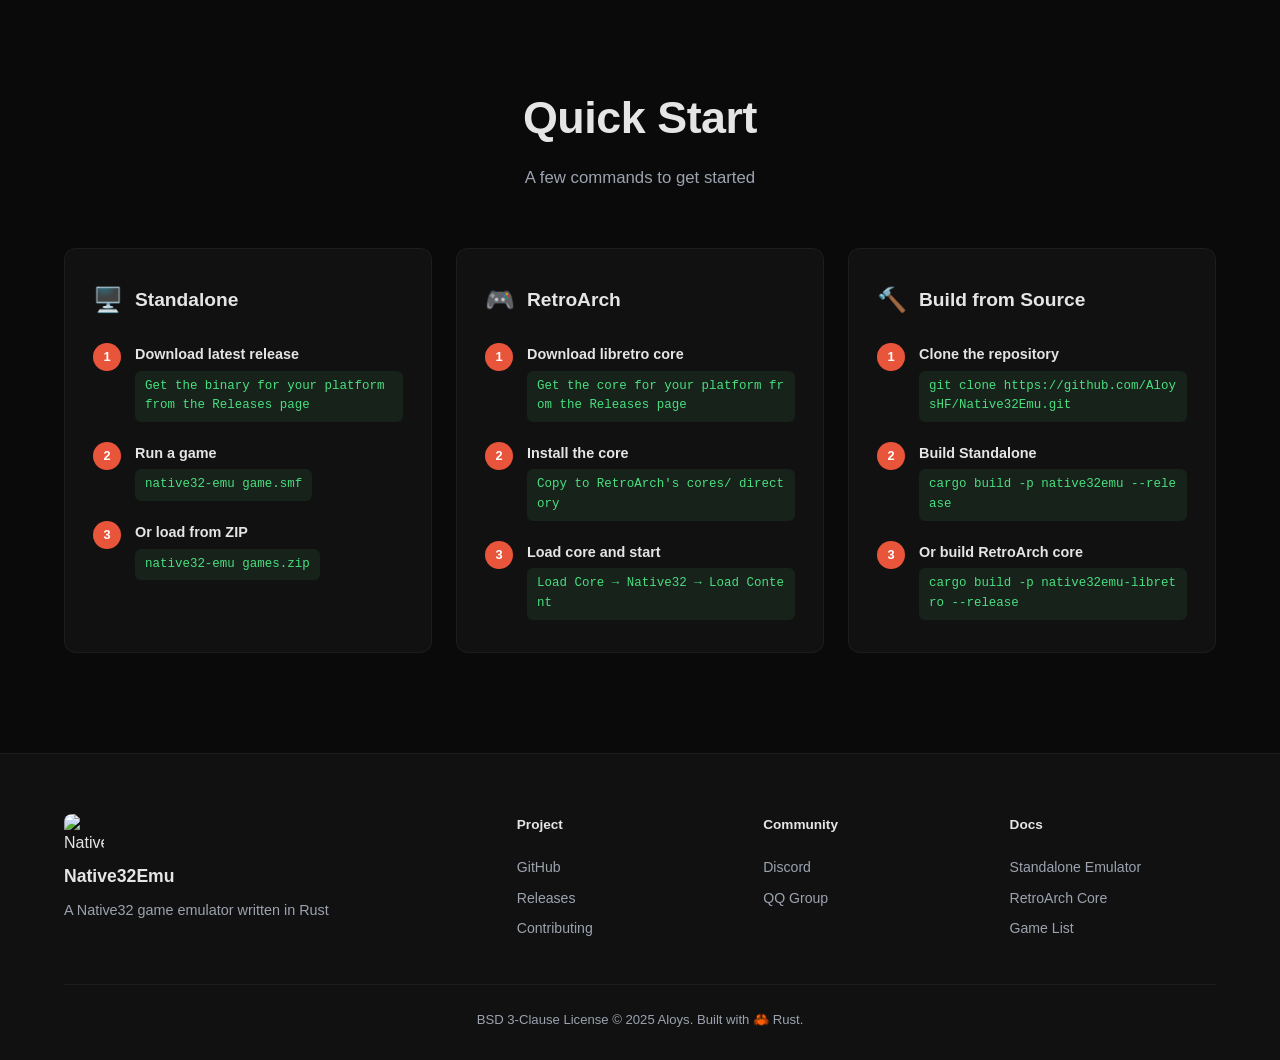
==== commit d09ba25e: "docs: update Discord invite link" ====
--- a/site/index.html
+++ b/site/index.html
@@ -395,7 +395,7 @@
         </div>
         <div class="footer-links">
           <h4 data-i18n="footer-community">社区</h4>
-          <a href="https://discord.gg/7XDdSrYD" target="_blank">Discord</a>
+          <a href="https://discord.gg/E4SQjXUkZy" target="_blank">Discord</a>
           <a href="https://qm.qq.com/q/LAO7DKAWUC" target="_blank">QQ Group</a>
         </div>
         <div class="footer-links">
